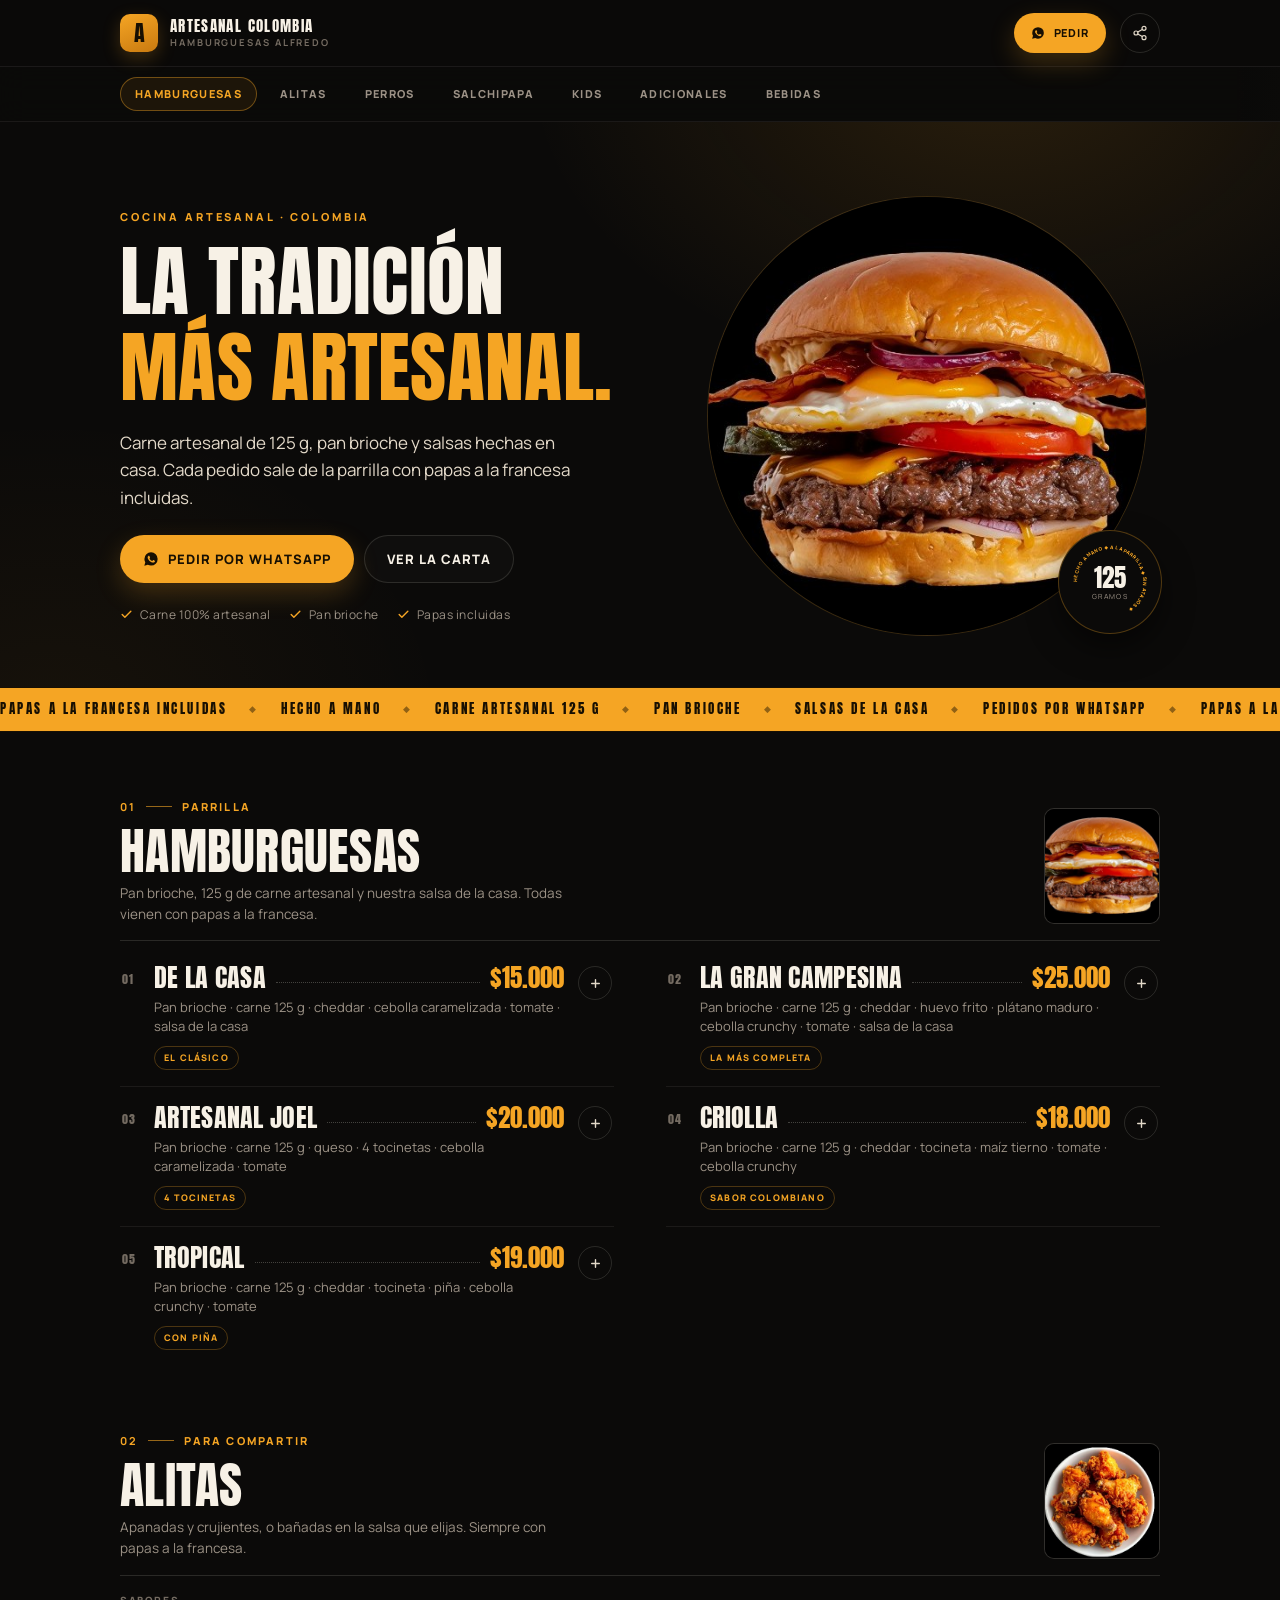
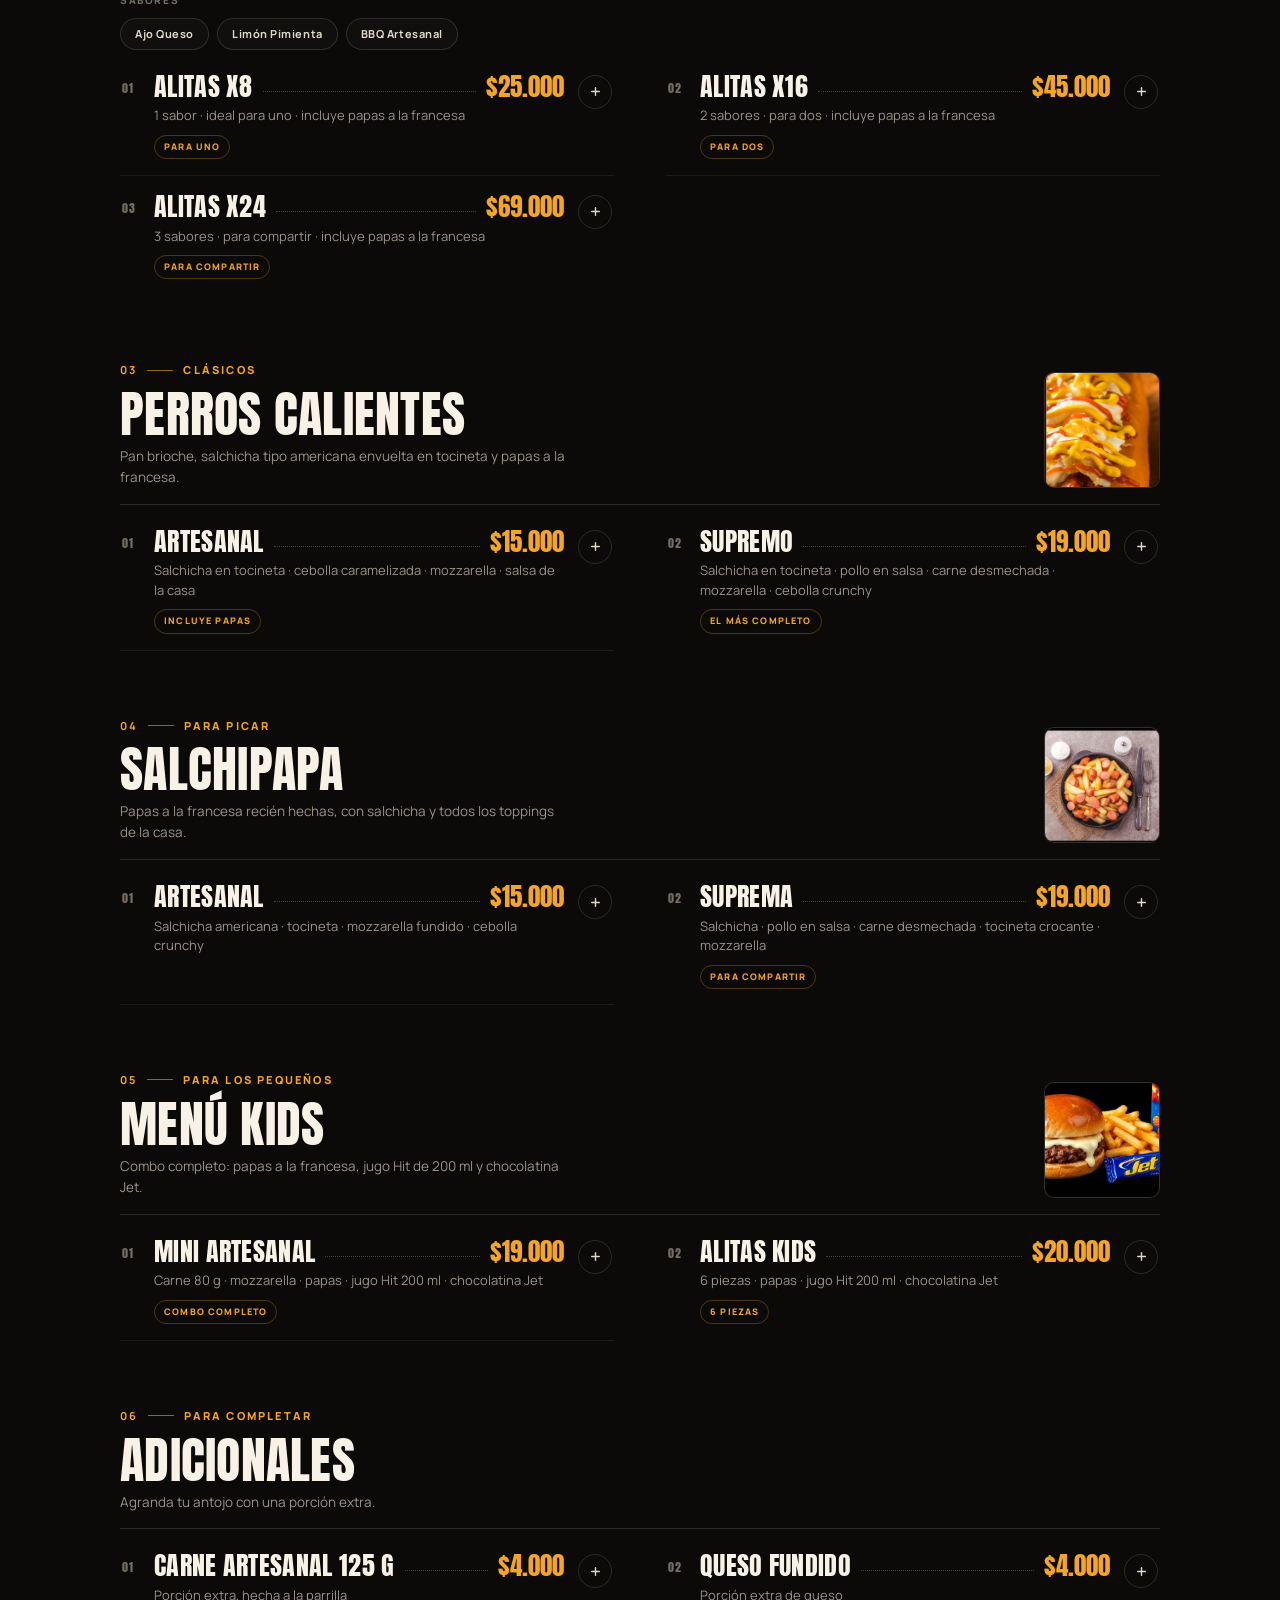
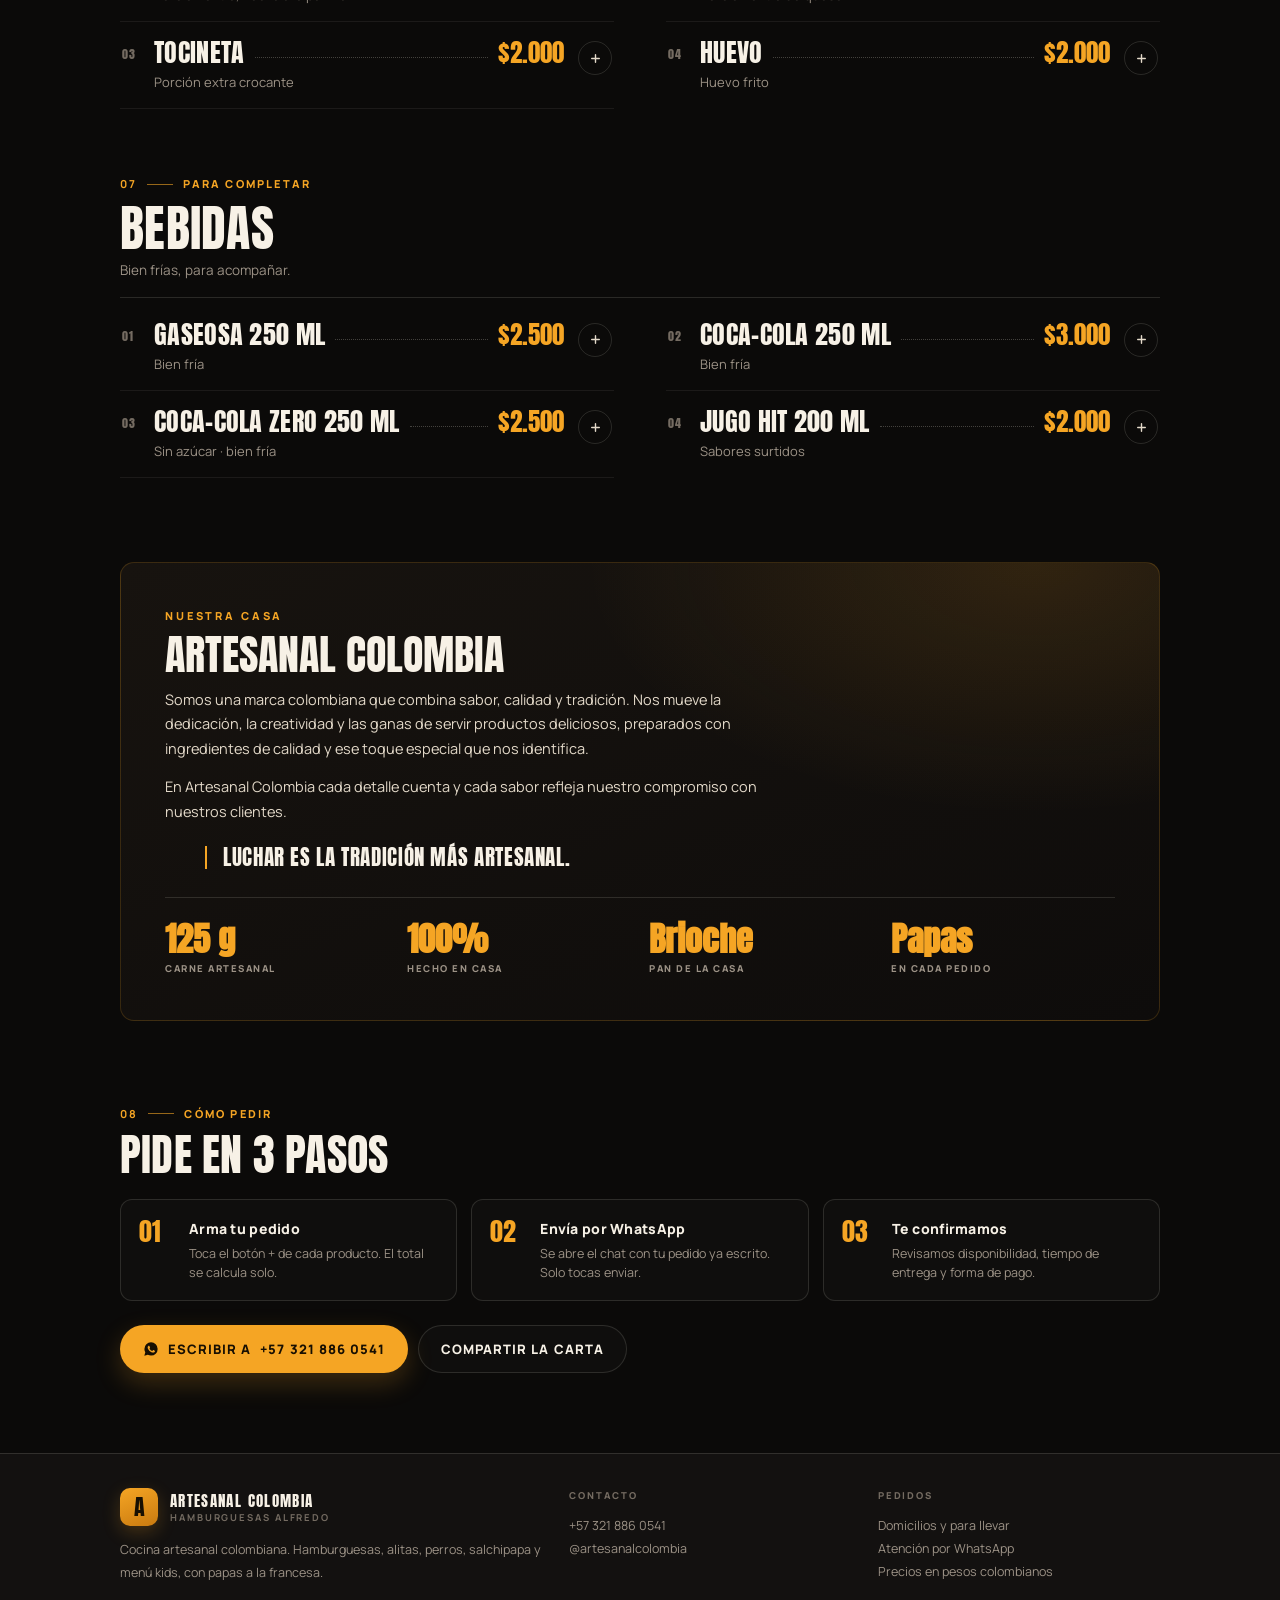
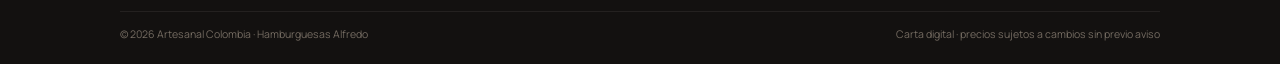
==== index.html @ dde5856f "Carta digital Artesanal Colombia" ====
<!DOCTYPE html>
<html lang="es">
<head>
<meta charset="utf-8">
<meta name="viewport" content="width=device-width, initial-scale=1, viewport-fit=cover">
<title>Carta · Artesanal Colombia — Hamburguesas Alfredo</title>
<meta name="description" content="Carta de Artesanal Colombia: hamburguesas con carne artesanal de 125 g, alitas, perros calientes, salchipapa y menú kids. Todas con papas a la francesa incluidas. Pide por WhatsApp.">
<meta name="theme-color" content="#0B0A09">
<meta name="format-detection" content="telephone=no">

<meta property="og:type" content="website">
<meta property="og:site_name" content="Artesanal Colombia">
<meta property="og:title" content="La tradición más artesanal · Carta">
<meta property="og:description" content="Carne artesanal de 125 g, pan brioche y papas a la francesa incluidas. Pide por WhatsApp.">
<meta property="og:image" content="https://pruebadedireccion.github.io/carta-artesanal/assets/img/og.jpg">
<meta property="og:image:width" content="1200">
<meta property="og:image:height" content="630">
<meta name="twitter:card" content="summary_large_image">

<link rel="icon" href="data:image/svg+xml,<svg xmlns='http://www.w3.org/2000/svg' viewBox='0 0 64 64'><rect width='64' height='64' rx='14' fill='%23F5A524'/><text x='32' y='47' font-family='Arial Narrow,Impact,sans-serif' font-size='42' font-weight='700' text-anchor='middle' fill='%23170F02'>A</text></svg>">
<link rel="apple-touch-icon" href="assets/img/icon-180.png">
<link rel="manifest" href="manifest.webmanifest">
<link rel="preload" href="assets/fonts/anton-latin.woff2" as="font" type="font/woff2" crossorigin>
<link rel="preload" href="assets/fonts/manrope-latin.woff2" as="font" type="font/woff2" crossorigin>
<link rel="stylesheet" href="assets/fonts/fonts.css">

<style>
/* ============================================================
   ARTESANAL COLOMBIA · carta digital
   Un solo sistema: tinta, ámbar, crema. Anton + Manrope.
   ============================================================ */

*,*::before,*::after{box-sizing:border-box}
html{-webkit-text-size-adjust:100%}
@media (prefers-reduced-motion:no-preference){html{scroll-behavior:smooth}}

:root{
  --ink:#0B0A09;
  --ink-2:#131110;
  --ink-3:#1B1815;
  --cream:#F7F1E6;
  --cream-2:#E3D9C9;
  --muted:#9C9286;
  --muted-2:#756C62;
  --amber:#F5A524;
  --amber-deep:#C97A10;
  --line:rgba(247,241,230,.13);
  --line-soft:rgba(247,241,230,.07);
  --shadow:0 24px 60px rgba(0,0,0,.55);
  --display:'Anton','Arial Narrow',Impact,sans-serif;
  --text:'Manrope','Segoe UI',system-ui,sans-serif;
  --wrap:1120px;
  --pad:clamp(20px,5vw,40px);
  --r:14px;
}

html,body{margin:0;padding:0}
body{
  background:var(--ink);
  color:var(--cream);
  font-family:var(--text);
  font-size:16px;
  line-height:1.6;
  -webkit-font-smoothing:antialiased;
  text-rendering:optimizeLegibility;
  overflow-x:hidden;
}
body.is-locked{overflow:hidden}
img{display:block;max-width:100%}
a{color:inherit;text-decoration:none}
button{font:inherit;color:inherit;background:none;border:0;cursor:pointer}
ul,ol{margin:0;padding:0;list-style:none}
h1,h2,h3,h4,p{margin:0}
::selection{background:var(--amber);color:#170F02}
:focus-visible{outline:2px solid var(--amber);outline-offset:3px;border-radius:4px}

.wrap{width:100%;max-width:var(--wrap);margin:0 auto;padding:0 var(--pad)}
.sr{position:absolute;width:1px;height:1px;overflow:hidden;clip:rect(0 0 0 0);white-space:nowrap}

.kicker{
  font-family:var(--text);
  font-size:11px;font-weight:800;
  letter-spacing:.26em;text-transform:uppercase;
  color:var(--amber);
}
.display{
  font-family:var(--display);
  font-weight:400;
  text-transform:uppercase;
  line-height:.88;
  letter-spacing:.005em;
}
.hair{height:1px;background:var(--line);border:0;margin:0}

/* ---------- botones ---------- */
.btn{
  display:inline-flex;align-items:center;justify-content:center;gap:9px;
  min-height:48px;padding:0 22px;border-radius:999px;
  font-size:13px;font-weight:800;letter-spacing:.08em;text-transform:uppercase;
  border:1px solid transparent;white-space:nowrap;
  transition:transform .18s ease,background .2s ease,border-color .2s ease,box-shadow .2s ease;
}
.btn:active{transform:translateY(1px)}
.btn--primary{background:var(--amber);color:#170F02;box-shadow:0 10px 26px rgba(245,165,36,.22)}
.btn--primary:hover{background:#FFB63A;box-shadow:0 14px 34px rgba(245,165,36,.3)}
.btn--ghost{border-color:var(--line);color:var(--cream);background:rgba(255,255,255,.02)}
.btn--ghost:hover{border-color:rgba(245,165,36,.5);color:var(--amber)}
.btn--block{width:100%}
.btn svg{flex:none}

/* ---------- topbar ---------- */
.topbar{
  position:sticky;top:0;z-index:60;
  background:rgba(11,10,9,.86);
  backdrop-filter:saturate(160%) blur(14px);
  -webkit-backdrop-filter:saturate(160%) blur(14px);
  border-bottom:1px solid var(--line-soft);
}
.topbar__in{display:flex;align-items:center;gap:14px;height:66px}
.brand{display:flex;align-items:center;gap:12px;min-width:0}
.brand__mark{
  width:38px;height:38px;border-radius:10px;flex:none;
  display:grid;place-items:center;
  background:linear-gradient(158deg,var(--amber),var(--amber-deep));
  color:#170F02;font-family:var(--display);font-size:22px;line-height:1;
  box-shadow:0 6px 18px rgba(245,165,36,.22);
}
.brand__txt{display:flex;flex-direction:column;min-width:0;line-height:1}
.brand__name{
  font-family:var(--display);font-size:15px;letter-spacing:.09em;
  text-transform:uppercase;white-space:nowrap;
}
.brand__sub{
  font-size:9.5px;letter-spacing:.2em;text-transform:uppercase;
  color:var(--muted-2);font-weight:700;margin-top:5px;white-space:nowrap;
}
.topbar__spacer{flex:1}
.topbar__cta{min-height:40px;padding:0 16px;font-size:11px}
.icon-btn{
  width:40px;height:40px;border-radius:50%;flex:none;
  display:grid;place-items:center;
  border:1px solid var(--line);color:var(--cream-2);
  transition:border-color .2s ease,color .2s ease;
}
.icon-btn:hover{border-color:rgba(245,165,36,.5);color:var(--amber)}

/* ---------- nav ---------- */
.nav{
  position:sticky;top:66px;z-index:55;
  background:rgba(11,10,9,.9);
  backdrop-filter:saturate(160%) blur(14px);
  -webkit-backdrop-filter:saturate(160%) blur(14px);
  border-bottom:1px solid var(--line-soft);
}
.nav__in{
  display:flex;gap:8px;overflow-x:auto;padding-top:10px;padding-bottom:10px;
  scrollbar-width:none;-webkit-overflow-scrolling:touch;
}
.nav__in::-webkit-scrollbar{display:none}
.nav a{
  flex:none;display:inline-flex;align-items:center;height:34px;padding:0 14px;
  border-radius:999px;border:1px solid transparent;
  font-size:11px;font-weight:800;letter-spacing:.12em;text-transform:uppercase;
  color:var(--muted);white-space:nowrap;
  transition:color .2s ease,border-color .2s ease,background .2s ease;
}
.nav a:hover{color:var(--cream)}
.nav a.is-active{color:var(--amber);border-color:rgba(245,165,36,.4);background:rgba(245,165,36,.08)}
.nav::after{
  content:"";position:absolute;right:0;top:0;bottom:0;width:44px;pointer-events:none;
  background:linear-gradient(90deg,transparent,rgba(11,10,9,.96));
}

/* ---------- hero ---------- */
.hero{
  position:relative;overflow:hidden;
  padding:clamp(38px,6vw,74px) 0 clamp(30px,4vw,54px);
}
.hero::before{
  content:"";position:absolute;inset:0;pointer-events:none;
  background:
    radial-gradient(760px 520px at 78% -10%,rgba(245,165,36,.13),transparent 62%),
    radial-gradient(600px 460px at 4% 106%,rgba(245,165,36,.05),transparent 66%);
}
.hero__grid{
  position:relative;display:grid;grid-template-columns:1fr;gap:34px;align-items:center;
}
.hero h1{
  font-family:var(--display);font-weight:400;text-transform:uppercase;
  font-size:clamp(46px,11.5vw,78px);line-height:1.1;letter-spacing:.004em;
  margin:14px 0 0;
}
.hero h1 em{font-style:normal;color:var(--amber);display:block}
.hero__lead{
  margin-top:18px;max-width:46ch;
  color:var(--cream-2);font-size:clamp(15px,1.5vw,17px);line-height:1.62;
}
.hero__actions{display:flex;flex-wrap:wrap;gap:10px;margin-top:24px}
.hero__trust{
  display:flex;flex-wrap:wrap;gap:8px 18px;margin-top:22px;
  font-size:12px;letter-spacing:.04em;color:var(--muted);
}
.hero__trust li{display:flex;align-items:center;gap:7px}
.hero__trust svg{color:var(--amber);flex:none}

.hero__art{position:relative;display:flex;justify-content:center}
.hero__img{
  position:relative;width:min(100%,460px);aspect-ratio:1/1;
  border-radius:50%;overflow:hidden;
  border:1px solid rgba(245,165,36,.18);
  background:radial-gradient(circle at 50% 40%,#2A2119,#141110 58%,#0B0A09 82%);
}
.hero__img img{width:100%;height:100%;object-fit:cover}
.seal{
  position:absolute;right:-2px;bottom:2px;width:104px;height:104px;
  display:grid;place-items:center;border-radius:50%;
  background:var(--ink);border:1px solid rgba(245,165,36,.3);
  box-shadow:0 14px 30px rgba(0,0,0,.5);
}
.seal__ring{position:absolute;inset:6px;width:calc(100% - 12px);height:calc(100% - 12px);animation:spin 26s linear infinite}
.seal__ring text{fill:var(--amber);font-family:var(--text);font-size:6.4px;font-weight:800;letter-spacing:.1em}
.seal__core{
  position:relative;text-align:center;font-family:var(--display);
  font-size:25px;line-height:1;color:var(--cream);
}
.seal__core small{display:block;font-family:var(--text);font-size:7px;letter-spacing:.18em;color:var(--muted);margin-top:3px}
@keyframes spin{to{transform:rotate(360deg)}}
@media (prefers-reduced-motion:reduce){.seal__ring{animation:none}}

/* ---------- ticker ---------- */
.ticker{
  background:var(--amber);color:#170F02;overflow:hidden;
  border-top:1px solid #170F02;border-bottom:1px solid #170F02;
}
.ticker__track{
  display:flex;width:max-content;
  animation:slide 34s linear infinite;
}
.ticker__track span{
  font-family:var(--display);font-size:13px;letter-spacing:.2em;
  text-transform:uppercase;padding:11px 0;white-space:nowrap;
}
.ticker__track span::after{content:"◆";margin:0 22px;opacity:.45;font-size:9px;vertical-align:2px}
@keyframes slide{to{transform:translateX(-50%)}}
@media (prefers-reduced-motion:reduce){.ticker__track{animation:none}}

/* ---------- secciones ---------- */
.sec{padding:clamp(40px,6vw,66px) 0 0}
.sec__head{
  display:flex;align-items:flex-end;gap:20px;justify-content:space-between;
  padding-bottom:16px;border-bottom:1px solid var(--line);
}
.sec__head-copy{max-width:62ch}
.sec__index{
  display:flex;align-items:center;gap:10px;margin-bottom:12px;
  font-size:11px;font-weight:800;letter-spacing:.2em;text-transform:uppercase;color:var(--amber);
}
.sec__index i{display:block;width:26px;height:1px;background:var(--amber);opacity:.6;font-style:normal}
.sec__head h2{
  font-family:var(--display);font-weight:400;text-transform:uppercase;
  font-size:clamp(32px,6.4vw,50px);line-height:.9;letter-spacing:.005em;
}
.sec__head p{margin-top:10px;color:var(--muted);font-size:13.5px;line-height:1.55;max-width:56ch}
.sec__thumb{
  flex:none;width:clamp(76px,13vw,116px);aspect-ratio:1/1;
  border-radius:10px;overflow:hidden;border:1px solid var(--line);
  background:var(--ink-2);
}
.sec__thumb img{width:100%;height:100%;object-fit:cover}
.sec__note{
  display:flex;align-items:center;gap:9px;margin-top:14px;
  font-size:11.5px;font-weight:700;letter-spacing:.1em;text-transform:uppercase;color:var(--amber);
}
.sec__note svg{flex:none}

/* ---------- filas de la carta ---------- */
.menu{display:grid;grid-template-columns:1fr;margin-top:6px}
.row{border-bottom:1px solid var(--line-soft)}
.row:last-child{border-bottom:0}
.row__btn{
  display:grid;grid-template-columns:auto 1fr auto;gap:14px;align-items:start;
  width:100%;text-align:left;padding:17px 2px 16px;border-radius:6px;
  transition:background .18s ease;
}
.row__btn:hover{background:rgba(245,165,36,.04)}
.row__n{
  font-family:var(--display);font-size:12px;color:var(--muted-2);
  letter-spacing:.1em;padding-top:6px;min-width:18px;
}
.row__line{display:flex;align-items:baseline;gap:0}
.row__name{
  font-family:var(--display);font-size:clamp(21px,2.9vw,26px);line-height:1.02;
  text-transform:uppercase;letter-spacing:.012em;color:var(--cream);
}
.row__dots{
  flex:1;min-width:16px;margin:0 10px;
  border-bottom:1px dotted rgba(247,241,230,.24);transform:translateY(-5px);
}
.row__price{
  font-family:var(--display);font-size:clamp(20px,2.7vw,25px);line-height:1.02;
  color:var(--amber);white-space:nowrap;font-variant-numeric:tabular-nums;
}
.row__desc{
  display:block;margin-top:7px;color:var(--muted);
  font-size:13px;line-height:1.5;max-width:58ch;
}
.row__tag{
  display:inline-block;margin-top:9px;padding:4px 9px;border-radius:999px;
  border:1px solid rgba(245,165,36,.28);color:var(--amber);
  font-size:9px;font-weight:800;letter-spacing:.13em;text-transform:uppercase;
}
.row__add{
  width:34px;height:34px;border-radius:50%;flex:none;
  display:grid;place-items:center;margin-top:2px;
  border:1px solid var(--line);color:var(--cream-2);
  transition:background .18s ease,border-color .18s ease,color .18s ease,transform .18s ease;
}
.row__btn:hover .row__add{background:var(--amber);border-color:var(--amber);color:#170F02;transform:scale(1.06)}
.row__btn:active .row__add{transform:scale(.94)}

/* ---------- sabores ---------- */
.flavors{display:flex;flex-wrap:wrap;gap:8px;align-items:center;margin-top:16px}
.flavors__label{
  flex-basis:100%;margin-bottom:2px;
  font-size:10px;font-weight:800;letter-spacing:.16em;text-transform:uppercase;
  color:var(--muted-2);
}
.chip{
  display:inline-flex;align-items:center;height:32px;padding:0 14px;border-radius:999px;
  border:1px solid var(--line);background:rgba(255,255,255,.025);
  font-size:11px;font-weight:700;letter-spacing:.05em;color:var(--cream-2);
  transition:background .18s ease,border-color .18s ease,color .18s ease;
}
.chip:hover{border-color:rgba(245,165,36,.45)}
.chip[aria-pressed="true"]{background:var(--amber);border-color:var(--amber);color:#170F02}

/* ---------- casa / manifiesto ---------- */
.house{padding:clamp(48px,7vw,84px) 0 0}
.house__card{
  position:relative;overflow:hidden;border-radius:var(--r);
  border:1px solid rgba(245,165,36,.18);
  background:
    radial-gradient(680px 380px at 88% 0%,rgba(245,165,36,.13),transparent 66%),
    linear-gradient(160deg,#17130F,#0E0C0B);
  padding:clamp(26px,4vw,44px);
}
.house__card h2{
  font-family:var(--display);font-weight:400;text-transform:uppercase;
  font-size:clamp(28px,4.6vw,42px);line-height:.94;margin-top:10px;
}
.house__card p{color:var(--cream-2);font-size:14.5px;line-height:1.68;margin-top:14px;max-width:66ch}
.house__quote{
  margin-top:22px;padding-left:16px;border-left:2px solid var(--amber);
  font-family:var(--display);text-transform:uppercase;font-size:clamp(16px,2.4vw,21px);
  letter-spacing:.03em;line-height:1.1;color:var(--cream);
}
.stats{
  display:grid;grid-template-columns:repeat(2,1fr);gap:18px;
  margin-top:28px;padding-top:24px;border-top:1px solid var(--line);
}
.stat b{display:block;font-family:var(--display);font-size:clamp(26px,4vw,34px);color:var(--amber);line-height:1}
.stat span{display:block;margin-top:5px;font-size:9.5px;font-weight:800;letter-spacing:.16em;text-transform:uppercase;color:var(--muted)}

/* ---------- cómo pedir ---------- */
.how{padding:clamp(48px,7vw,84px) 0 0}
.how__grid{display:grid;grid-template-columns:1fr;gap:14px;margin-top:26px}
.step{
  display:flex;gap:16px;padding:18px;
  border-radius:12px;border:1px solid var(--line);background:rgba(255,255,255,.018);
}
.step__n{
  font-family:var(--display);font-size:26px;line-height:1;color:var(--amber);
  flex:none;width:34px;
}
.step h3{font-size:14px;font-weight:800;letter-spacing:.02em;margin-bottom:4px}
.step p{font-size:12.5px;color:var(--muted);line-height:1.5}
.how__cta{display:flex;flex-wrap:wrap;gap:10px;margin-top:24px}

/* ---------- footer ---------- */
footer{margin-top:clamp(48px,7vw,80px);border-top:1px solid var(--line);background:var(--ink-2)}
.foot{
  display:grid;grid-template-columns:1fr;gap:26px;
  padding:34px 0 26px;
}
.foot h4{
  font-size:9.5px;font-weight:800;letter-spacing:.2em;text-transform:uppercase;
  color:var(--muted-2);margin-bottom:10px;
}
.foot p,.foot a,.foot li{font-size:12.5px;color:var(--muted);line-height:1.85}
.foot a:hover{color:var(--amber)}
.foot__brand{display:flex;align-items:center;gap:12px;margin-bottom:12px}
.foot__legal{
  border-top:1px solid var(--line-soft);padding:14px 0 22px;
  display:flex;flex-wrap:wrap;gap:8px 18px;justify-content:space-between;
  font-size:10.5px;color:var(--muted-2);
}

/* ---------- barra de pedido ---------- */
.cartbar{
  position:fixed;left:50%;bottom:16px;z-index:70;
  width:min(560px,calc(100% - 24px));transform:translate(-50%,140%);
  display:flex;align-items:center;gap:12px;padding:8px 8px 8px 20px;
  border-radius:999px;border:1px solid rgba(245,165,36,.35);
  background:rgba(20,17,14,.96);
  backdrop-filter:blur(16px);
  box-shadow:0 18px 44px rgba(0,0,0,.6);
  transition:transform .34s cubic-bezier(.2,.8,.2,1);
  opacity:0;pointer-events:none;
}
.cartbar.is-open{transform:translate(-50%,0);opacity:1;pointer-events:auto}
.cartbar__info{flex:1;min-width:0;line-height:1.2}
.cartbar__info b{display:block;font-size:11px;letter-spacing:.1em;text-transform:uppercase;color:var(--muted)}
.cartbar__info span{display:block;font-family:var(--display);font-size:20px;color:var(--cream);margin-top:2px}
.cartbar .btn{min-height:44px}

/* ---------- sheet ---------- */
.overlay{
  position:fixed;inset:0;z-index:80;background:rgba(4,3,2,.72);
  opacity:0;pointer-events:none;transition:opacity .28s ease;
  backdrop-filter:blur(3px);
}
.overlay.is-open{opacity:1;pointer-events:auto}
.sheet{
  position:fixed;left:50%;bottom:0;z-index:90;
  width:min(560px,100%);max-height:88svh;overflow-y:auto;
  transform:translate(-50%,102%);
  background:linear-gradient(180deg,#17130F,#0D0B0A);
  border:1px solid var(--line);border-bottom:0;
  border-radius:18px 18px 0 0;
  transition:transform .36s cubic-bezier(.2,.8,.2,1);
  padding:10px 20px calc(22px + env(safe-area-inset-bottom));
  -webkit-overflow-scrolling:touch;
}
.sheet.is-open{transform:translate(-50%,0)}
.sheet__grab{width:38px;height:4px;border-radius:99px;background:rgba(247,241,230,.22);margin:4px auto 14px}
.sheet__head{display:flex;align-items:center;justify-content:space-between;gap:12px;margin-bottom:6px}
.sheet__head h3{font-family:var(--display);font-size:22px;text-transform:uppercase;letter-spacing:.02em}
.sheet__close{width:34px;height:34px;border-radius:50%;border:1px solid var(--line);display:grid;place-items:center;color:var(--muted)}
.sheet__close:hover{color:var(--amber);border-color:rgba(245,165,36,.5)}
.line{display:flex;align-items:center;gap:12px;padding:12px 0;border-bottom:1px solid var(--line-soft)}
.line__main{flex:1;min-width:0}
.line__name{font-size:13px;font-weight:700;line-height:1.35}
.line__price{font-size:11.5px;color:var(--amber);margin-top:2px;font-variant-numeric:tabular-nums}
.qty{display:flex;align-items:center;gap:2px;border:1px solid var(--line);border-radius:999px;padding:2px}
.qty button{width:28px;height:28px;border-radius:50%;display:grid;place-items:center;font-size:15px;color:var(--cream-2)}
.qty button:hover{background:rgba(245,165,36,.14);color:var(--amber)}
.qty b{min-width:20px;text-align:center;font-size:12px;font-variant-numeric:tabular-nums}
.sheet__empty{text-align:center;color:var(--muted);font-size:12.5px;padding:20px 0}
.sheet__form{display:grid;gap:10px;margin-top:18px}
.field{display:grid;gap:5px}
.field label{font-size:9.5px;font-weight:800;letter-spacing:.16em;text-transform:uppercase;color:var(--muted-2)}
.field input,.field textarea,.field select{
  width:100%;min-height:44px;padding:11px 13px;border-radius:9px;
  background:rgba(255,255,255,.035);border:1px solid var(--line);
  color:var(--cream);font-family:var(--text);font-size:13.5px;
}
.field textarea{min-height:64px;resize:vertical}
.field input:focus,.field textarea:focus,.field select:focus{outline:none;border-color:rgba(245,165,36,.55);background:rgba(245,165,36,.05)}
.field select option{background:var(--ink-2);color:var(--cream)}
.sheet__foot{margin-top:16px}
.totals{display:flex;align-items:center;justify-content:space-between;gap:12px;margin-bottom:12px;padding-top:14px;border-top:1px solid var(--line)}
.totals span{font-size:10px;font-weight:800;letter-spacing:.18em;text-transform:uppercase;color:var(--muted)}
.totals b{font-family:var(--display);font-size:26px;color:var(--amber)}
.fineprint{font-size:10.5px;color:var(--muted-2);line-height:1.5;margin-top:10px;text-align:center}

/* ---------- toast ---------- */
.toast{
  position:fixed;left:50%;bottom:86px;z-index:100;
  transform:translate(-50%,14px);opacity:0;pointer-events:none;
  padding:11px 18px;border-radius:999px;
  background:var(--cream);color:#170F02;
  font-size:12px;font-weight:800;letter-spacing:.03em;
  box-shadow:0 14px 34px rgba(0,0,0,.5);
  transition:opacity .22s ease,transform .22s ease;
  max-width:calc(100% - 32px);text-align:center;
}
.toast.is-open{opacity:1;transform:translate(-50%,0)}

/* ---------- reveal ---------- */
.reveal{opacity:0;transform:translateY(14px);transition:opacity .6s ease,transform .6s ease}
.reveal.in{opacity:1;transform:none}
@media (prefers-reduced-motion:reduce){.reveal{opacity:1;transform:none;transition:none}}

/* ============================ responsive ============================ */
@media (min-width:620px){
  .stats{grid-template-columns:repeat(4,1fr)}
  .how__grid{grid-template-columns:repeat(3,1fr)}
}
@media (min-width:880px){
  .hero__grid{grid-template-columns:1.06fr .94fr;gap:48px}
  .hero__img{width:100%;max-width:440px}
  .menu{grid-template-columns:1fr 1fr;column-gap:52px}
  .row:nth-last-child(2){border-bottom:1px solid var(--line-soft)}
  .foot{grid-template-columns:1.5fr 1fr 1fr}
  .sheet{bottom:auto;top:50%;transform:translate(-50%,-46%) scale(.98);border-radius:18px;border-bottom:1px solid var(--line);opacity:0;pointer-events:none}
  .sheet.is-open{transform:translate(-50%,-50%) scale(1);opacity:1;pointer-events:auto}
}
@media (max-width:400px){
  .brand__sub{display:none}
  .hero__trust{font-size:11px;gap:6px 14px}
}
@media (max-width:520px){
  .brand__name{font-size:13px}
  .topbar__cta{width:40px;min-height:40px;padding:0;border-radius:50%}
  .topbar__cta-text{display:none}
  .topbar__in{gap:10px}
}

/* ============================== print ============================== */
@page{size:A4;margin:0}
@media print{
  html,body{background:#0B0A09 !important;color:#F7F1E6;width:auto}
  *{-webkit-print-color-adjust:exact;print-color-adjust:exact}
  .topbar,.nav,.cartbar,.sheet,.overlay,.toast,.btn--ghost,.icon-btn,.seal{display:none !important}
  .wrap{max-width:none;padding:0 13mm}

  main{padding:0}
  .hero{padding:12mm 0 4mm}
  .hero__grid{grid-template-columns:1.2fr .8fr;gap:9mm;align-items:center}
  .hero h1{font-size:14mm;line-height:.84}
  .hero__lead{font-size:2.7mm;line-height:1.45;margin-top:3mm;max-width:none}
  .hero__actions{display:none}
  .hero__trust{font-size:2.2mm;gap:1mm 5mm;margin-top:3.5mm}
  .hero__img{width:40mm;border:0;border-radius:2.5mm}

  /* cinta estática (sin animación, sin desbordar) */
  .ticker{border:0;margin-top:0}
  .ticker__track{animation:none !important;width:100%;display:flex;justify-content:space-between}
  .ticker__track span{font-size:2mm;letter-spacing:.14em;padding:1.6mm 0}
  .ticker__track span::after{display:none}
  .ticker__track span:nth-child(n+7){display:none}

  .sec{padding:6mm 0 0;break-inside:auto}
  .sec__head{padding-bottom:2mm;gap:4mm;break-after:avoid;align-items:flex-end}
  .sec__head h2{font-size:7.4mm}
  .sec__head p{font-size:2.4mm;line-height:1.4;margin-top:1.5mm}
  .sec__index{font-size:2mm;margin-bottom:1.4mm}
  .sec__thumb{width:12mm;border-radius:1.5mm}
  .sec__note{display:none}

  .menu{columns:2;column-gap:9mm;display:block;margin-top:1mm}
  .row{break-inside:avoid;border-bottom:0}
  .row__btn{padding:1.4mm 0;gap:2mm}
  .row__n{font-size:1.9mm;padding-top:.4mm;min-width:4mm}
  .row__name{font-size:3.4mm}
  .row__price{font-size:3.3mm}
  .row__desc{font-size:2.25mm;line-height:1.35;margin-top:.7mm;max-width:none}
  .row__tag{margin-top:.8mm;padding:.3mm 1.1mm;font-size:1.5mm;border-color:rgba(245,165,36,.35)}
  .row__add{display:none}
  .flavors{display:none}

  #kids{break-before:page;padding-top:11mm}

  .house{padding:6mm 0 0;break-inside:avoid}
  .house__card{padding:6mm;border-radius:2.5mm}
  .house__card h2{font-size:6.6mm}
  .house__card p{font-size:2.35mm;line-height:1.45;margin-top:1.6mm}
  .house__quote{font-size:3.2mm;margin-top:2.6mm}
  .stats{margin-top:3.5mm;padding-top:2.6mm;gap:3mm}
  .stat b{font-size:4.6mm}
  .stat span{font-size:1.6mm}

  .how{padding:6mm 0 0}
  .how h2{font-size:6.6mm !important}
  .how__grid{gap:3mm;margin-top:3mm}
  .step{padding:3mm;break-inside:avoid}
  .step h3{font-size:2.4mm;margin-bottom:.6mm}
  .step p{font-size:2mm;line-height:1.4}
  .step__n{font-size:3.6mm;width:5mm}
  .how__cta{display:none}

  footer{margin-top:6mm;background:transparent;border-top:1px solid rgba(247,241,230,.13)}
  .foot{grid-template-columns:1.6fr 1fr 1fr;gap:6mm;padding:4mm 0 2mm}
  .foot p,.foot a,.foot li{font-size:2mm;line-height:1.6}
  .foot h4{font-size:1.6mm;margin-bottom:1.2mm}
  .foot__legal{font-size:1.6mm;padding:1.6mm 0 4mm}

  .reveal{opacity:1 !important;transform:none !important}
}
</style>
</head>
<body>

<header class="topbar">
  <div class="wrap topbar__in">
    <a class="brand" href="#top" aria-label="Artesanal Colombia, inicio">
      <span class="brand__mark" aria-hidden="true">A</span>
      <span class="brand__txt">
        <span class="brand__name">Artesanal Colombia</span>
        <span class="brand__sub">Hamburguesas Alfredo</span>
      </span>
    </a>
    <span class="topbar__spacer"></span>
    <a class="btn btn--primary topbar__cta" data-wa href="#pedido">
      <svg width="14" height="14" viewBox="0 0 24 24" fill="currentColor" aria-hidden="true"><path d="M12.04 2A9.9 9.9 0 0 0 2.1 11.9c0 1.76.46 3.48 1.34 5L2 22l5.25-1.38a9.9 9.9 0 0 0 4.79 1.22h.01A9.9 9.9 0 0 0 22 11.9 9.9 9.9 0 0 0 12.04 2Zm5.8 14.03c-.24.68-1.4 1.3-1.94 1.35-.5.05-.96.24-3.23-.68-2.72-1.1-4.44-3.9-4.57-4.08-.13-.18-1.09-1.45-1.09-2.77 0-1.31.69-1.96.94-2.23.24-.27.53-.34.7-.34.18 0 .35 0 .5.01.16.01.39-.06.6.46.22.53.75 1.84.82 1.97.07.13.11.29.02.47-.09.18-.13.29-.27.45-.13.16-.28.36-.4.48-.13.13-.27.28-.11.54.16.27.7 1.16 1.5 1.88 1.03.92 1.9 1.2 2.17 1.34.27.13.43.11.59-.07.16-.18.68-.79.86-1.06.18-.27.36-.22.61-.13.24.09 1.55.73 1.82.86.27.13.45.2.51.31.07.11.07.64-.17 1.32Z"/></svg>
      <span class="topbar__cta-text">Pedir</span>
    </a>
    <button class="icon-btn" id="shareBtn" type="button" aria-label="Compartir esta carta">
      <svg width="16" height="16" viewBox="0 0 24 24" fill="none" stroke="currentColor" stroke-width="1.8" stroke-linecap="round" stroke-linejoin="round" aria-hidden="true"><circle cx="18" cy="5" r="3"/><circle cx="6" cy="12" r="3"/><circle cx="18" cy="19" r="3"/><path d="m8.6 10.6 6.8-4M8.6 13.4l6.8 4"/></svg>
    </button>
  </div>
</header>

<nav class="nav" aria-label="Secciones de la carta">
  <div class="wrap nav__in">
    <a href="#hamburguesas" class="is-active">Hamburguesas</a>
    <a href="#alitas">Alitas</a>
    <a href="#perros">Perros</a>
    <a href="#salchipapa">Salchipapa</a>
    <a href="#kids">Kids</a>
    <a href="#adicionales">Adicionales</a>
    <a href="#bebidas">Bebidas</a>
  </div>
</nav>

<main id="top">

  <!-- ============================ HERO ============================ -->
  <section class="hero">
    <div class="wrap hero__grid">
      <div>
        <div class="kicker">Cocina artesanal · Colombia</div>
        <h1>La tradición <em>más artesanal.</em></h1>
        <p class="hero__lead">
          Carne artesanal de 125 g, pan brioche y salsas hechas en casa.
          Cada pedido sale de la parrilla con papas a la francesa incluidas.
        </p>
        <div class="hero__actions">
          <a class="btn btn--primary" data-wa href="#pedido">
            <svg width="16" height="16" viewBox="0 0 24 24" fill="currentColor" aria-hidden="true"><path d="M12.04 2A9.9 9.9 0 0 0 2.1 11.9c0 1.76.46 3.48 1.34 5L2 22l5.25-1.38a9.9 9.9 0 0 0 4.79 1.22h.01A9.9 9.9 0 0 0 22 11.9 9.9 9.9 0 0 0 12.04 2Zm5.8 14.03c-.24.68-1.4 1.3-1.94 1.35-.5.05-.96.24-3.23-.68-2.72-1.1-4.44-3.9-4.57-4.08-.13-.18-1.09-1.45-1.09-2.77 0-1.31.69-1.96.94-2.23.24-.27.53-.34.7-.34.18 0 .35 0 .5.01.16.01.39-.06.6.46.22.53.75 1.84.82 1.97.07.13.11.29.02.47-.09.18-.13.29-.27.45-.13.16-.28.36-.4.48-.13.13-.27.28-.11.54.16.27.7 1.16 1.5 1.88 1.03.92 1.9 1.2 2.17 1.34.27.13.43.11.59-.07.16-.18.68-.79.86-1.06.18-.27.36-.22.61-.13.24.09 1.55.73 1.82.86.27.13.45.2.51.31.07.11.07.64-.17 1.32Z"/></svg>
            Pedir por WhatsApp
          </a>
          <a class="btn btn--ghost" href="#hamburguesas">Ver la carta</a>
        </div>
        <ul class="hero__trust">
          <li><svg width="13" height="13" viewBox="0 0 24 24" fill="none" stroke="currentColor" stroke-width="2.6" stroke-linecap="round" stroke-linejoin="round" aria-hidden="true"><path d="M20 6 9 17l-5-5"/></svg>Carne 100% artesanal</li>
          <li><svg width="13" height="13" viewBox="0 0 24 24" fill="none" stroke="currentColor" stroke-width="2.6" stroke-linecap="round" stroke-linejoin="round" aria-hidden="true"><path d="M20 6 9 17l-5-5"/></svg>Pan brioche</li>
          <li><svg width="13" height="13" viewBox="0 0 24 24" fill="none" stroke="currentColor" stroke-width="2.6" stroke-linecap="round" stroke-linejoin="round" aria-hidden="true"><path d="M20 6 9 17l-5-5"/></svg>Papas incluidas</li>
        </ul>
      </div>

      <div class="hero__art">
        <div class="hero__img">
          <img src="assets/img/burger-casa.jpg" alt="Hamburguesa De la Casa: pan brioche, carne artesanal de 125 g, cheddar fundido y tocineta" width="720" height="500" fetchpriority="high">
        </div>
        <div class="seal" aria-hidden="true">
          <svg class="seal__ring" viewBox="0 0 120 120">
            <defs><path id="circlePath" d="M60,60 m-44,0 a44,44 0 1,1 88,0 a44,44 0 1,1 -88,0"/></defs>
            <text><textPath href="#circlePath" startOffset="0">HECHO A MANO ◆ A LA PARRILLA ◆ SIN ATAJOS ◆</textPath></text>
          </svg>
          <div class="seal__core">125<small>GRAMOS</small></div>
        </div>
      </div>
    </div>
  </section>

  <div class="ticker" aria-hidden="true">
    <div class="ticker__track">
      <span>Papas a la francesa incluidas</span><span>Hecho a mano</span><span>Carne artesanal 125 g</span><span>Pan brioche</span><span>Salsas de la casa</span><span>Pedidos por WhatsApp</span>
      <span>Papas a la francesa incluidas</span><span>Hecho a mano</span><span>Carne artesanal 125 g</span><span>Pan brioche</span><span>Salsas de la casa</span><span>Pedidos por WhatsApp</span>
    </div>
  </div>

  <!-- ======================= SECCIONES ======================= -->
  <section class="sec" id="hamburguesas">
    <div class="wrap">
      <div class="sec__head reveal">
        <div class="sec__head-copy">
          <div class="sec__index"><b>01</b><i></i>Parrilla</div>
          <h2>Hamburguesas</h2>
          <p>Pan brioche, 125 g de carne artesanal y nuestra salsa de la casa. Todas vienen con papas a la francesa.</p>
        </div>
        <div class="sec__thumb"><img src="assets/img/burger-casa-zoom.jpg" alt="" loading="lazy" width="720" height="500"></div>
      </div>
      <ul class="menu" id="menu-hamburguesas"></ul>
    </div>
  </section>

  <section class="sec" id="alitas">
    <div class="wrap">
      <div class="sec__head reveal">
        <div class="sec__head-copy">
          <div class="sec__index"><b>02</b><i></i>Para compartir</div>
          <h2>Alitas</h2>
          <p>Apanadas y crujientes, o bañadas en la salsa que elijas. Siempre con papas a la francesa.</p>
        </div>
        <div class="sec__thumb"><img src="assets/img/alitas-crispy.jpg" alt="" loading="lazy" width="330" height="300"></div>
      </div>
      <div class="flavors" id="flavors" role="group" aria-label="Sabores para las alitas">
        <span class="flavors__label">Sabores</span>
        <button class="chip" type="button" data-flavor="Ajo Queso" aria-pressed="false">Ajo Queso</button>
        <button class="chip" type="button" data-flavor="Limón Pimienta" aria-pressed="false">Limón Pimienta</button>
        <button class="chip" type="button" data-flavor="BBQ Artesanal" aria-pressed="false">BBQ Artesanal</button>
      </div>
      <ul class="menu" id="menu-alitas"></ul>
    </div>
  </section>

  <section class="sec" id="perros">
    <div class="wrap">
      <div class="sec__head reveal">
        <div class="sec__head-copy">
          <div class="sec__index"><b>03</b><i></i>Clásicos</div>
          <h2>Perros calientes</h2>
          <p>Pan brioche, salchicha tipo americana envuelta en tocineta y papas a la francesa.</p>
        </div>
        <div class="sec__thumb"><img src="assets/img/perros.jpg" alt="" loading="lazy" width="265" height="510"></div>
      </div>
      <ul class="menu" id="menu-perros"></ul>
    </div>
  </section>

  <section class="sec" id="salchipapa">
    <div class="wrap">
      <div class="sec__head reveal">
        <div class="sec__head-copy">
          <div class="sec__index"><b>04</b><i></i>Para picar</div>
          <h2>Salchipapa</h2>
          <p>Papas a la francesa recién hechas, con salchicha y todos los toppings de la casa.</p>
        </div>
        <div class="sec__thumb"><img src="assets/img/salchipapa.jpg" alt="" loading="lazy" width="775" height="535"></div>
      </div>
      <ul class="menu" id="menu-salchipapa"></ul>
    </div>
  </section>

  <section class="sec" id="kids">
    <div class="wrap">
      <div class="sec__head reveal">
        <div class="sec__head-copy">
          <div class="sec__index"><b>05</b><i></i>Para los pequeños</div>
          <h2>Menú kids</h2>
          <p>Combo completo: papas a la francesa, jugo Hit de 200 ml y chocolatina Jet.</p>
        </div>
        <div class="sec__thumb"><img src="assets/img/kids-burger.jpg" alt="" loading="lazy" width="535" height="290"></div>
      </div>
      <ul class="menu" id="menu-kids"></ul>
    </div>
  </section>

  <section class="sec" id="adicionales">
    <div class="wrap">
      <div class="sec__head reveal">
        <div class="sec__head-copy">
          <div class="sec__index"><b>06</b><i></i>Para completar</div>
          <h2>Adicionales</h2>
          <p>Agranda tu antojo con una porción extra.</p>
        </div>
      </div>
      <ul class="menu" id="menu-adicionales"></ul>
    </div>
  </section>

  <section class="sec" id="bebidas">
    <div class="wrap">
      <div class="sec__head reveal">
        <div class="sec__head-copy">
          <div class="sec__index"><b>07</b><i></i>Para completar</div>
          <h2>Bebidas</h2>
          <p>Bien frías, para acompañar.</p>
        </div>
      </div>
      <ul class="menu" id="menu-bebidas"></ul>
    </div>
  </section>

  <!-- ======================= NUESTRA CASA ======================= -->
  <section class="house" id="casa">
    <div class="wrap">
      <div class="house__card reveal">
        <div class="kicker">Nuestra casa</div>
        <h2>Artesanal Colombia</h2>
        <p>
          Somos una marca colombiana que combina sabor, calidad y tradición. Nos mueve la
          dedicación, la creatividad y las ganas de servir productos deliciosos, preparados
          con ingredientes de calidad y ese toque especial que nos identifica.
        </p>
        <p>
          En Artesanal Colombia cada detalle cuenta y cada sabor refleja nuestro compromiso
          con nuestros clientes.
        </p>
        <blockquote class="house__quote">Luchar es la tradición más artesanal.</blockquote>
        <div class="stats">
          <div class="stat"><b>125 g</b><span>Carne artesanal</span></div>
          <div class="stat"><b>100%</b><span>Hecho en casa</span></div>
          <div class="stat"><b>Brioche</b><span>Pan de la casa</span></div>
          <div class="stat"><b>Papas</b><span>En cada pedido</span></div>
        </div>
      </div>
    </div>
  </section>

  <!-- ======================= CÓMO PEDIR ======================= -->
  <section class="how" id="pedido">
    <div class="wrap">
      <div class="sec__index"><b>08</b><i></i>Cómo pedir</div>
      <h2 class="display" style="font-size:clamp(30px,5.4vw,44px)">Pide en 3 pasos</h2>
      <div class="how__grid">
        <div class="step">
          <div class="step__n">01</div>
          <div>
            <h3>Arma tu pedido</h3>
            <p>Toca el botón + de cada producto. El total se calcula solo.</p>
          </div>
        </div>
        <div class="step">
          <div class="step__n">02</div>
          <div>
            <h3>Envía por WhatsApp</h3>
            <p>Se abre el chat con tu pedido ya escrito. Solo tocas enviar.</p>
          </div>
        </div>
        <div class="step">
          <div class="step__n">03</div>
          <div>
            <h3>Te confirmamos</h3>
            <p>Revisamos disponibilidad, tiempo de entrega y forma de pago.</p>
          </div>
        </div>
      </div>
      <div class="how__cta">
        <a class="btn btn--primary" data-wa href="#pedido" data-wa-text-custom="Hola, quiero ver la carta y hacer un pedido.">
          <svg width="16" height="16" viewBox="0 0 24 24" fill="currentColor" aria-hidden="true"><path d="M12.04 2A9.9 9.9 0 0 0 2.1 11.9c0 1.76.46 3.48 1.34 5L2 22l5.25-1.38a9.9 9.9 0 0 0 4.79 1.22h.01A9.9 9.9 0 0 0 22 11.9 9.9 9.9 0 0 0 12.04 2Zm5.8 14.03c-.24.68-1.4 1.3-1.94 1.35-.5.05-.96.24-3.23-.68-2.72-1.1-4.44-3.9-4.57-4.08-.13-.18-1.09-1.45-1.09-2.77 0-1.31.69-1.96.94-2.23.24-.27.53-.34.7-.34.18 0 .35 0 .5.01.16.01.39-.06.6.46.22.53.75 1.84.82 1.97.07.13.11.29.02.47-.09.18-.13.29-.27.45-.13.16-.28.36-.4.48-.13.13-.27.28-.11.54.16.27.7 1.16 1.5 1.88 1.03.92 1.9 1.2 2.17 1.34.27.13.43.11.59-.07.16-.18.68-.79.86-1.06.18-.27.36-.22.61-.13.24.09 1.55.73 1.82.86.27.13.45.2.51.31.07.11.07.64-.17 1.32Z"/></svg>
          Escribir a <span data-wa-text>+57 321 886 0541</span>
        </a>
        <button class="btn btn--ghost" id="shareBtn2" type="button">Compartir la carta</button>
      </div>
    </div>
  </section>
</main>

<footer>
  <div class="wrap">
    <div class="foot">
      <div>
        <div class="foot__brand">
          <span class="brand__mark" aria-hidden="true">A</span>
          <span class="brand__txt">
            <span class="brand__name">Artesanal Colombia</span>
            <span class="brand__sub">Hamburguesas Alfredo</span>
          </span>
        </div>
        <p>Cocina artesanal colombiana. Hamburguesas, alitas, perros, salchipapa y menú kids, con papas a la francesa.</p>
      </div>
      <div>
        <h4>Contacto</h4>
        <ul>
          <li><a data-wa href="#" data-wa-text-custom="Hola, quiero hacer un pedido."><span data-wa-text>+57 321 886 0541</span></a></li>
          <li><a data-ig href="#">@<span data-ig-text>artesanalcolombia</span></a></li>
        </ul>
      </div>
      <div>
        <h4>Pedidos</h4>
        <ul>
          <li>Domicilios y para llevar</li>
          <li>Atención por WhatsApp</li>
          <li>Precios en pesos colombianos</li>
        </ul>
      </div>
    </div>
    <div class="foot__legal">
      <span>© <span id="year">2026</span> Artesanal Colombia · Hamburguesas Alfredo</span>
      <span>Carta digital · precios sujetos a cambios sin previo aviso</span>
    </div>
  </div>
</footer>

<div class="cartbar" id="cartbar" aria-hidden="true">
  <div class="cartbar__info">
    <b id="cartCount">0 productos</b>
    <span id="cartTotal">$0</span>
  </div>
  <button class="btn btn--primary" id="openCart" type="button">Ver pedido</button>
</div>

<div class="overlay" id="overlay"></div>

<section class="sheet" id="sheet" aria-hidden="true" aria-label="Tu pedido">
  <div class="sheet__grab" aria-hidden="true"></div>
  <div class="sheet__head">
    <h3>Tu pedido</h3>
    <button class="sheet__close" id="closeCart" type="button" aria-label="Cerrar">
      <svg width="15" height="15" viewBox="0 0 24 24" fill="none" stroke="currentColor" stroke-width="2.2" stroke-linecap="round"><path d="M18 6 6 18M6 6l12 12"/></svg>
    </button>
  </div>
  <div id="cartLines"></div>
  <p class="sheet__empty" id="cartEmpty">Todavía no has agregado nada.<br>Cierra y toca el + de un producto.</p>

  <form class="sheet__form" id="orderForm" autocomplete="on">
    <div class="field">
      <label for="f-nombre">Nombre</label>
      <input id="f-nombre" name="nombre" type="text" placeholder="¿Cómo te llamas?" autocomplete="name">
    </div>
    <div class="field">
      <label for="f-entrega">Entrega</label>
      <select id="f-entrega" name="entrega">
        <option>Domicilio</option>
        <option>Para llevar</option>
        <option>Consumir en el local</option>
      </select>
    </div>
    <div class="field">
      <label for="f-dir">Dirección <span style="text-transform:none;letter-spacing:0">(si es domicilio)</span></label>
      <input id="f-dir" name="direccion" type="text" placeholder="Barrio, calle, número, referencias" autocomplete="street-address">
    </div>
    <div class="field">
      <label for="f-notas">Notas</label>
      <textarea id="f-notas" name="notas" placeholder="Sabores de las alitas, sin cebolla, término de la carne…"></textarea>
    </div>
  </form>

  <div class="sheet__foot">
    <div class="totals">
      <span>Total estimado</span>
      <b id="sheetTotal">$0</b>
    </div>
    <button class="btn btn--primary btn--block" type="button" id="sendOrder">
      <svg width="16" height="16" viewBox="0 0 24 24" fill="currentColor" aria-hidden="true"><path d="M12.04 2A9.9 9.9 0 0 0 2.1 11.9c0 1.76.46 3.48 1.34 5L2 22l5.25-1.38a9.9 9.9 0 0 0 4.79 1.22h.01A9.9 9.9 0 0 0 22 11.9 9.9 9.9 0 0 0 12.04 2Zm5.8 14.03c-.24.68-1.4 1.3-1.94 1.35-.5.05-.96.24-3.23-.68-2.72-1.1-4.44-3.9-4.57-4.08-.13-.18-1.09-1.45-1.09-2.77 0-1.31.69-1.96.94-2.23.24-.27.53-.34.7-.34.18 0 .35 0 .5.01.16.01.39-.06.6.46.22.53.75 1.84.82 1.97.07.13.11.29.02.47-.09.18-.13.29-.27.45-.13.16-.28.36-.4.48-.13.13-.27.28-.11.54.16.27.7 1.16 1.5 1.88 1.03.92 1.9 1.2 2.17 1.34.27.13.43.11.59-.07.16-.18.68-.79.86-1.06.18-.27.36-.22.61-.13.24.09 1.55.73 1.82.86.27.13.45.2.51.31.07.11.07.64-.17 1.32Z"/></svg>
      Enviar pedido por WhatsApp
    </button>
    <p class="fineprint">Se abre WhatsApp con tu pedido escrito. Nosotros confirmamos disponibilidad y tiempo de entrega.</p>
  </div>
</section>

<div class="toast" id="toast" role="status" aria-live="polite"></div>

<script>
(function () {
  "use strict";

  /* =========================================================
     CONFIG — lo único que hay que tocar si cambia algo
     ========================================================= */
  var CONFIG = {
    brand: "Artesanal Colombia",
    whatsapp: "573218860541",          // solo dígitos: 57 + número
    whatsappDisplay: "+57 321 886 0541",
    instagram: "artesanalcolombia",
    currency: "COP"
  };

  /* =========================================================
     CARTA — espejo de carta.json
     ========================================================= */
  var CARTA = {
    hamburguesas: [
      { id:"casa", n:"De la Casa", p:15000, d:"Pan brioche · carne 125 g · cheddar · cebolla caramelizada · tomate · salsa de la casa", t:"El clásico" },
      { id:"campesina", n:"La Gran Campesina", p:25000, d:"Pan brioche · carne 125 g · cheddar · huevo frito · plátano maduro · cebolla crunchy · tomate · salsa de la casa", t:"La más completa" },
      { id:"joel", n:"Artesanal Joel", p:20000, d:"Pan brioche · carne 125 g · queso · 4 tocinetas · cebolla caramelizada · tomate", t:"4 tocinetas" },
      { id:"criolla", n:"Criolla", p:18000, d:"Pan brioche · carne 125 g · cheddar · tocineta · maíz tierno · tomate · cebolla crunchy", t:"Sabor colombiano" },
      { id:"tropical", n:"Tropical", p:19000, d:"Pan brioche · carne 125 g · cheddar · tocineta · piña · cebolla crunchy · tomate", t:"Con piña" }
    ],
    alitas: [
      { id:"alitas8", n:"Alitas x8", p:25000, d:"1 sabor · ideal para uno · incluye papas a la francesa", t:"Para uno", flavors:true },
      { id:"alitas16", n:"Alitas x16", p:45000, d:"2 sabores · para dos · incluye papas a la francesa", t:"Para dos", flavors:true },
      { id:"alitas24", n:"Alitas x24", p:69000, d:"3 sabores · para compartir · incluye papas a la francesa", t:"Para compartir", flavors:true }
    ],
    perros: [
      { id:"perro-artesanal", n:"Artesanal", p:15000, d:"Salchicha en tocineta · cebolla caramelizada · mozzarella · salsa de la casa", t:"Incluye papas" },
      { id:"perro-supremo", n:"Supremo", p:19000, d:"Salchicha en tocineta · pollo en salsa · carne desmechada · mozzarella · cebolla crunchy", t:"El más completo" }
    ],
    salchipapa: [
      { id:"salchi-artesanal", n:"Artesanal", p:15000, d:"Salchicha americana · tocineta · mozzarella fundido · cebolla crunchy" },
      { id:"salchi-suprema", n:"Suprema", p:19000, d:"Salchicha · pollo en salsa · carne desmechada · tocineta crocante · mozzarella", t:"Para compartir" }
    ],
    kids: [
      { id:"kids-mini", n:"Mini Artesanal", p:19000, d:"Carne 80 g · mozzarella · papas · jugo Hit 200 ml · chocolatina Jet", t:"Combo completo" },
      { id:"kids-alitas", n:"Alitas Kids", p:20000, d:"6 piezas · papas · jugo Hit 200 ml · chocolatina Jet", t:"6 piezas" }
    ],
    adicionales: [
      { id:"add-carne", n:"Carne artesanal 125 g", p:4000, d:"Porción extra, hecha a la parrilla" },
      { id:"add-queso", n:"Queso fundido", p:4000, d:"Porción extra de queso" },
      { id:"add-tocineta", n:"Tocineta", p:2000, d:"Porción extra crocante" },
      { id:"add-huevo", n:"Huevo", p:2000, d:"Huevo frito" }
    ],
    bebidas: [
      { id:"beb-gaseosa", n:"Gaseosa 250 ml", p:2500, d:"Bien fría" },
      { id:"beb-coca", n:"Coca-Cola 250 ml", p:3000, d:"Bien fría" },
      { id:"beb-zero", n:"Coca-Cola Zero 250 ml", p:2500, d:"Sin azúcar · bien fría" },
      { id:"beb-hit", n:"Jugo Hit 200 ml", p:2000, d:"Sabores surtidos" }
    ]
  };

  /* =========================================================
     utilidades
     ========================================================= */
  var $  = function (s, c) { return (c || document).querySelector(s); };
  var $$ = function (s, c) { return Array.prototype.slice.call((c || document).querySelectorAll(s)); };
  var pad2 = function (n) { return n < 10 ? "0" + n : String(n); };

  function money(n) {
    return "$" + Math.round(n).toString().replace(/\B(?=(\d{3})+(?!\d))/g, ".");
  }
  function waHref(text) {
    var num = String(CONFIG.whatsapp).replace(/\D/g, "");
    return "https://wa.me/" + num + (text ? "?text=" + encodeURIComponent(text) : "");
  }

  /* ---------- links ---------- */
  function paintLinks() {
    $$("[data-wa]").forEach(function (a) {
      var text = a.getAttribute("data-wa-text-custom") || "";
      a.setAttribute("href", waHref(text));
      a.setAttribute("target", "_blank");
      a.setAttribute("rel", "noopener");
    });
    $$("[data-wa-text]").forEach(function (el) { el.textContent = CONFIG.whatsappDisplay; });
    $$("[data-ig]").forEach(function (a) { a.setAttribute("href", "https://instagram.com/" + CONFIG.instagram); });
    $$("[data-ig-text]").forEach(function (el) { el.textContent = CONFIG.instagram; });
  }
  paintLinks();

  /* =========================================================
     render de la carta
     ========================================================= */
  var PLUS = '<svg width="13" height="13" viewBox="0 0 24 24" fill="none" stroke="currentColor" stroke-width="2.6" stroke-linecap="round" aria-hidden="true"><path d="M12 5v14M5 12h14"/></svg>';

  function rowHTML(item, i) {
    var desc = document.createElement("div");
    desc.textContent = item.d.replace(/ · /g, "\u00A0· ");
    return '' +
      '<li class="row">' +
        '<button class="row__btn" type="button" data-add="' + item.id + '" data-name="' + item.n.replace(/"/g, "&quot;") + '" data-price="' + item.p + '"' +
          (item.flavors ? ' data-needs-flavor="1"' : '') + '>' +
          '<span class="row__n">' + pad2(i + 1) + '</span>' +
          '<span class="row__body">' +
            '<span class="row__line">' +
              '<span class="row__name">' + item.n + '</span>' +
              '<span class="row__dots" aria-hidden="true"></span>' +
              '<span class="row__price">' + money(item.p) + '</span>' +
            '</span>' +
            '<span class="row__desc">' + desc.innerHTML + '</span>' +
            (item.t ? '<span class="row__tag">' + item.t + '</span>' : '') +
          '</span>' +
          '<span class="row__add" aria-hidden="true">' + PLUS + '</span>' +
        '</button>' +
      '</li>';
  }

  Object.keys(CARTA).forEach(function (sec) {
    var host = $("#menu-" + sec);
    if (!host) return;
    host.innerHTML = CARTA[sec].map(rowHTML).join("");
  });

  /* =========================================================
     sabores de alitas
     ========================================================= */
  var flavors = [];
  $$("#flavors .chip").forEach(function (btn) {
    btn.addEventListener("click", function () {
      var f = btn.getAttribute("data-flavor");
      var i = flavors.indexOf(f);
      if (i >= 0) { flavors.splice(i, 1); }
      else {
        if (flavors.length >= 3) { toast("Máximo 3 sabores"); return; }
        flavors.push(f);
      }
      btn.setAttribute("aria-pressed", i >= 0 ? "false" : "true");
    });
  });

  /* =========================================================
     carrito
     ========================================================= */
  var KEY = "artesanal-colombia-pedido-v2";
  var cart = {};
  try { cart = JSON.parse(localStorage.getItem(KEY) || "{}") || {}; } catch (e) { cart = {}; }

  function save() { try { localStorage.setItem(KEY, JSON.stringify(cart)); } catch (e) {} }
  function count() { return Object.keys(cart).reduce(function (n, k) { return n + cart[k].qty; }, 0); }
  function total() { return Object.keys(cart).reduce(function (n, k) { return n + cart[k].qty * cart[k].price; }, 0); }
  function isEmpty() { return Object.keys(cart).length === 0; }

  function addItem(id, name, price) {
    if (cart[id]) { cart[id].qty += 1; }
    else { cart[id] = { name: name, price: price, qty: 1 }; }
    save(); render(); pulseBar();
  }

  /* ---------- toast ---------- */
  var toastEl = $("#toast"), toastT;
  function toast(msg) {
    if (!toastEl) return;
    toastEl.textContent = msg;
    toastEl.classList.add("is-open");
    clearTimeout(toastT);
    toastT = setTimeout(function () { toastEl.classList.remove("is-open"); }, 2200);
  }

  /* ---------- botones agregar ---------- */
  document.addEventListener("click", function (e) {
    var btn = e.target.closest ? e.target.closest("[data-add]") : null;
    if (!btn) return;
    var name = btn.getAttribute("data-name");
    var price = parseInt(btn.getAttribute("data-price"), 10);
    var id = btn.getAttribute("data-add");
    var label = name;

    if (btn.hasAttribute("data-needs-flavor") && flavors.length) {
      label = name + " · " + flavors.join(" + ");
      id = id + "|" + flavors.join("+");
    }
    addItem(id, label, price);

    var msg = label + " agregado";
    if (btn.hasAttribute("data-needs-flavor") && !flavors.length) {
      msg = "Agregado · elige sabores en las notas";
    }
    toast(msg);
  });

  /* =========================================================
     render del carrito
     ========================================================= */
  var bar = $("#cartbar"), countEl = $("#cartCount"), totalEl = $("#cartTotal");
  var linesEl = $("#cartLines"), emptyEl = $("#cartEmpty"), sheetTotal = $("#sheetTotal");

  function render() {
    var c = count(), t = total();

    bar.classList.toggle("is-open", c > 0);
    bar.setAttribute("aria-hidden", c > 0 ? "false" : "true");
    countEl.textContent = c === 1 ? "1 producto" : c + " productos";
    totalEl.textContent = money(t);
    sheetTotal.textContent = money(t);

    linesEl.innerHTML = "";
    Object.keys(cart).forEach(function (id) {
      var it = cart[id];
      var row = document.createElement("div");
      row.className = "line";
      row.innerHTML =
        '<div class="line__main"><div class="line__name"></div><div class="line__price"></div></div>' +
        '<div class="qty"><button type="button" data-dec aria-label="Quitar uno">−</button><b></b><button type="button" data-inc aria-label="Agregar uno">+</button></div>';
      row.querySelector(".line__name").textContent = it.name;
      row.querySelector(".line__price").textContent = money(it.price * it.qty);
      row.querySelector("b").textContent = it.qty;
      row.querySelector("[data-dec]").addEventListener("click", function () {
        it.qty -= 1;
        if (it.qty <= 0) delete cart[id];
        save(); render();
      });
      row.querySelector("[data-inc]").addEventListener("click", function () {
        it.qty += 1; save(); render();
      });
      linesEl.appendChild(row);
    });

    emptyEl.style.display = isEmpty() ? "block" : "none";
  }

  function pulseBar() {
    if (!bar.classList.contains("is-open") || !bar.animate) return;
    bar.animate(
      [
        { transform: "translate(-50%,0) scale(1)" },
        { transform: "translate(-50%,-6px) scale(1.015)" },
        { transform: "translate(-50%,0) scale(1)" }
      ],
      { duration: 320, easing: "ease-out" }
    );
  }

  /* =========================================================
     hoja de pedido
     ========================================================= */
  var sheet = $("#sheet"), overlay = $("#overlay"), lastFocus = null;

  function openSheet() {
    lastFocus = document.activeElement;
    toastEl.classList.remove("is-open");
    sheet.classList.add("is-open");
    sheet.setAttribute("aria-hidden", "false");
    overlay.classList.add("is-open");
    document.body.classList.add("is-locked");
    setTimeout(function () { var f = $("#f-nombre"); if (f) f.focus({ preventScroll: true }); }, 320);
  }
  function closeSheet() {
    sheet.classList.remove("is-open");
    sheet.setAttribute("aria-hidden", "true");
    overlay.classList.remove("is-open");
    document.body.classList.remove("is-locked");
    if (lastFocus && lastFocus.focus) lastFocus.focus({ preventScroll: true });
  }

  $("#openCart").addEventListener("click", openSheet);
  $("#closeCart").addEventListener("click", closeSheet);
  overlay.addEventListener("click", closeSheet);
  document.addEventListener("keydown", function (e) {
    if (e.key === "Escape" && sheet.classList.contains("is-open")) closeSheet();
  });

  /* ---------- mensaje ---------- */
  function buildMessage() {
    var lines = ["¡Hola " + CONFIG.brand + "! 👋 Quiero hacer este pedido:", ""];
    Object.keys(cart).forEach(function (id) {
      var it = cart[id];
      lines.push("• " + it.qty + "× " + it.name + " — " + money(it.price * it.qty));
    });
    lines.push("");
    lines.push("Total: " + money(total()));

    var nombre = $("#f-nombre").value.trim();
    var entrega = $("#f-entrega").value;
    var dir = $("#f-dir").value.trim();
    var notas = $("#f-notas").value.trim();

    if (nombre) lines.push("Nombre: " + nombre);
    lines.push("Entrega: " + entrega);
    if (dir) lines.push("Dirección: " + dir);
    if (notas) lines.push("Notas: " + notas);
    lines.push("");
    lines.push("Enviado desde la carta web.");
    return lines.join("\n");
  }

  $("#sendOrder").addEventListener("click", function () {
    if (isEmpty()) { toast("Agrega al menos un producto"); return; }
    window.open(waHref(buildMessage()), "_blank", "noopener");
  });

  /* =========================================================
     compartir
     ========================================================= */
  function share() {
    var data = {
      title: "Carta · " + CONFIG.brand,
      text: "Mira la carta de " + CONFIG.brand + " 🍔",
      url: location.href
    };
    if (navigator.share) {
      navigator.share(data).catch(function () {});
      return;
    }
    if (navigator.clipboard) {
      navigator.clipboard.writeText(location.href)
        .then(function () { toast("Enlace copiado"); })
        .catch(function () { toast("Copia el enlace de la barra"); });
      return;
    }
    toast("Copia el enlace de la barra");
  }
  $("#shareBtn").addEventListener("click", share);
  $("#shareBtn2").addEventListener("click", share);

  /* =========================================================
     scroll spy + reveal
     ========================================================= */
  var navLinks = $$(".nav a");
  var sections = navLinks.map(function (a) { return $(a.getAttribute("href")); }).filter(Boolean);

  function setActive() {
    var y = window.scrollY + 150;
    var current = sections[0];
    sections.forEach(function (s) { if (s.getBoundingClientRect().top + window.scrollY <= y) current = s; });
    if (window.scrollY < 120) current = sections[0];
    navLinks.forEach(function (a) {
      a.classList.toggle("is-active", !!current && a.getAttribute("href") === "#" + current.id);
    });
  }

  var ticking = false;
  window.addEventListener("scroll", function () {
    if (ticking) return;
    ticking = true;
    requestAnimationFrame(function () { setActive(); ticking = false; });
  }, { passive: true });
  window.addEventListener("resize", setActive);
  setActive();

  if ("IntersectionObserver" in window) {
    var rev = new IntersectionObserver(function (entries) {
      entries.forEach(function (en) {
        if (en.isIntersecting) { en.target.classList.add("in"); rev.unobserve(en.target); }
      });
    }, { rootMargin: "0px 0px -8% 0px", threshold: 0.05 });
    $$(".reveal").forEach(function (el) { rev.observe(el); });
  } else {
    $$(".reveal").forEach(function (el) { el.classList.add("in"); });
  }

  $("#year").textContent = new Date().getFullYear();
  render();

  window.__carta = { CONFIG: CONFIG, CARTA: CARTA, buildMessage: buildMessage, cart: function () { return cart; } };
})();
</script>
</body>
</html>
---- assets/fonts/fonts.css ----
/* Anton — display (latin) */
@font-face {
  font-family: 'Anton';
  font-style: normal;
  font-weight: 400;
  font-display: swap;
  src: url(anton-latin.woff2) format('woff2');
  unicode-range: U+0000-00FF, U+0131, U+0152-0153, U+02BB-02BC, U+02C6, U+02DA,
    U+02DC, U+0304, U+0308, U+0329, U+2000-206F, U+20AC, U+2122, U+2191, U+2193,
    U+2212, U+2215, U+FEFF, U+FFFD;
}

/* Manrope — texto (variable, latin) */
@font-face {
  font-family: 'Manrope';
  font-style: normal;
  font-weight: 200 800;
  font-display: swap;
  src: url(manrope-latin.woff2) format('woff2');
  unicode-range: U+0000-00FF, U+0131, U+0152-0153, U+02BB-02BC, U+02C6, U+02DA,
    U+02DC, U+0304, U+0308, U+0329, U+2000-206F, U+20AC, U+2122, U+2191, U+2193,
    U+2212, U+2215, U+FEFF, U+FFFD;
}
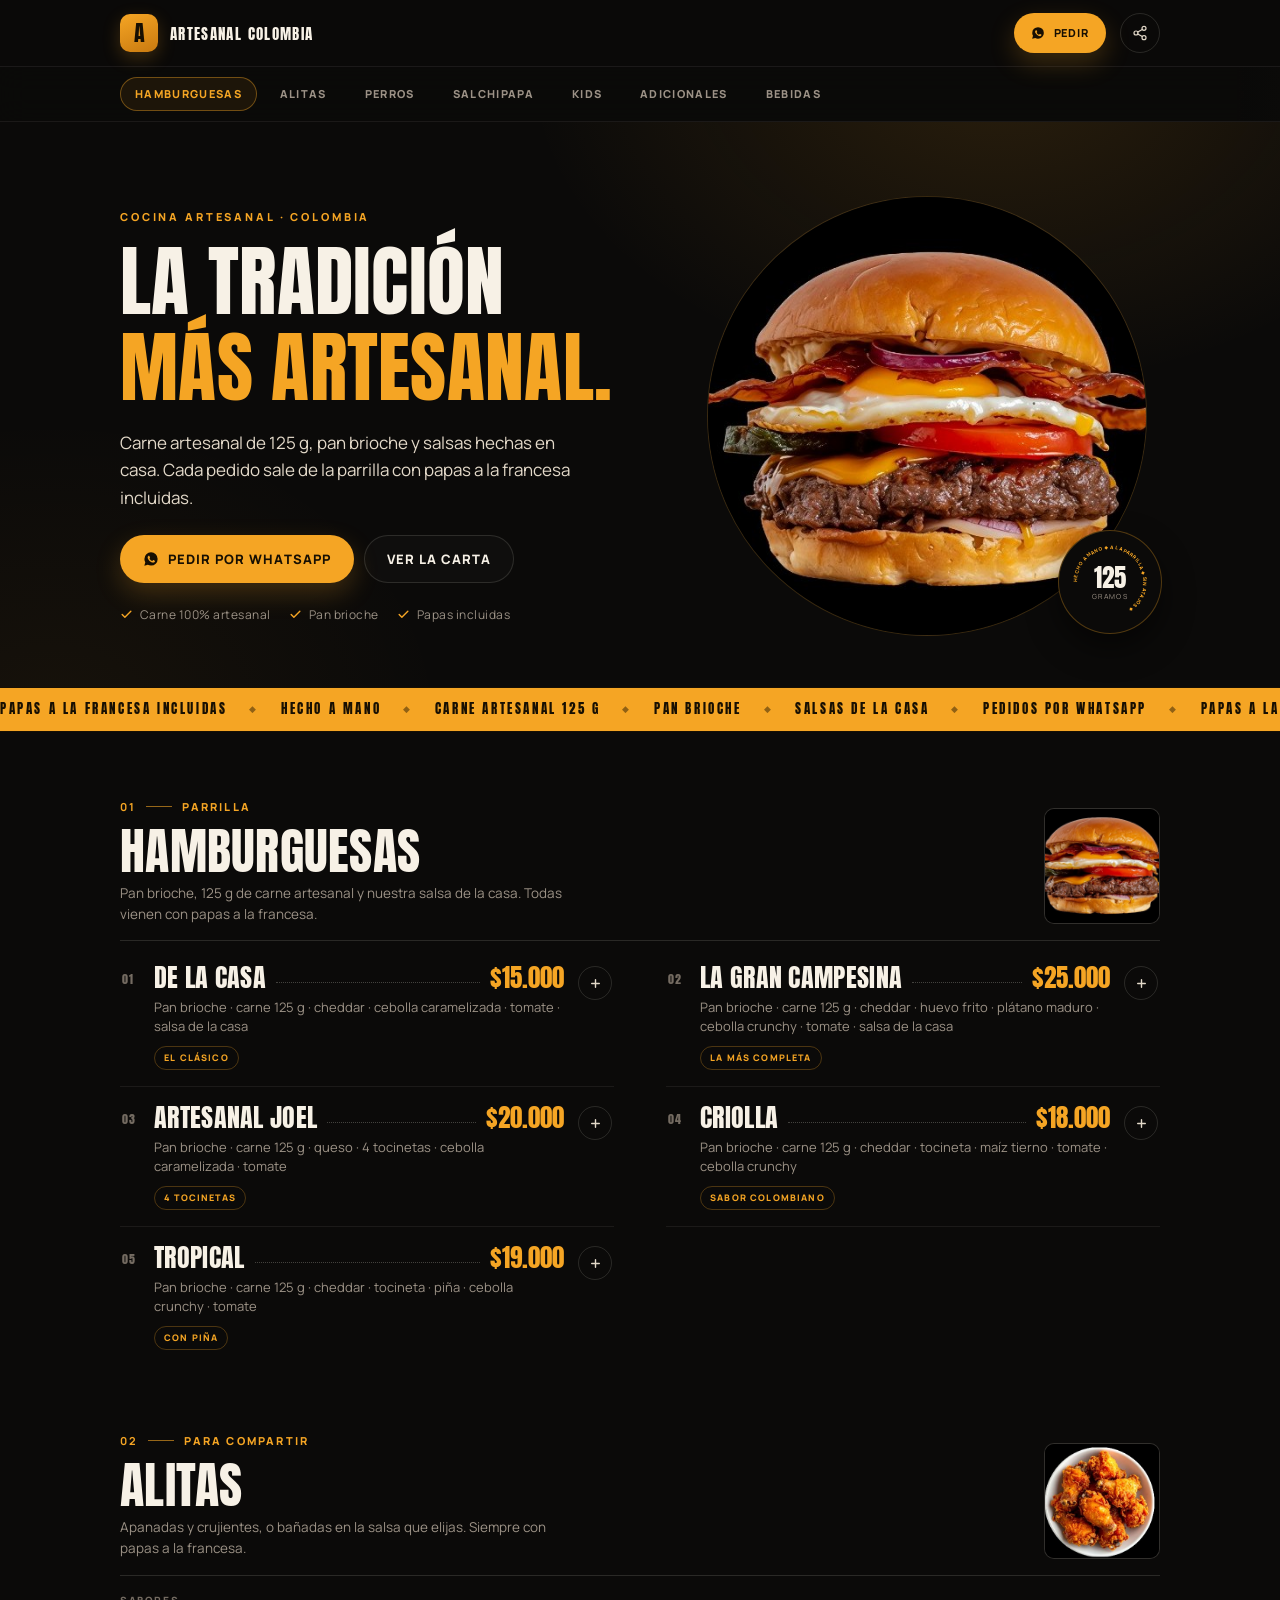
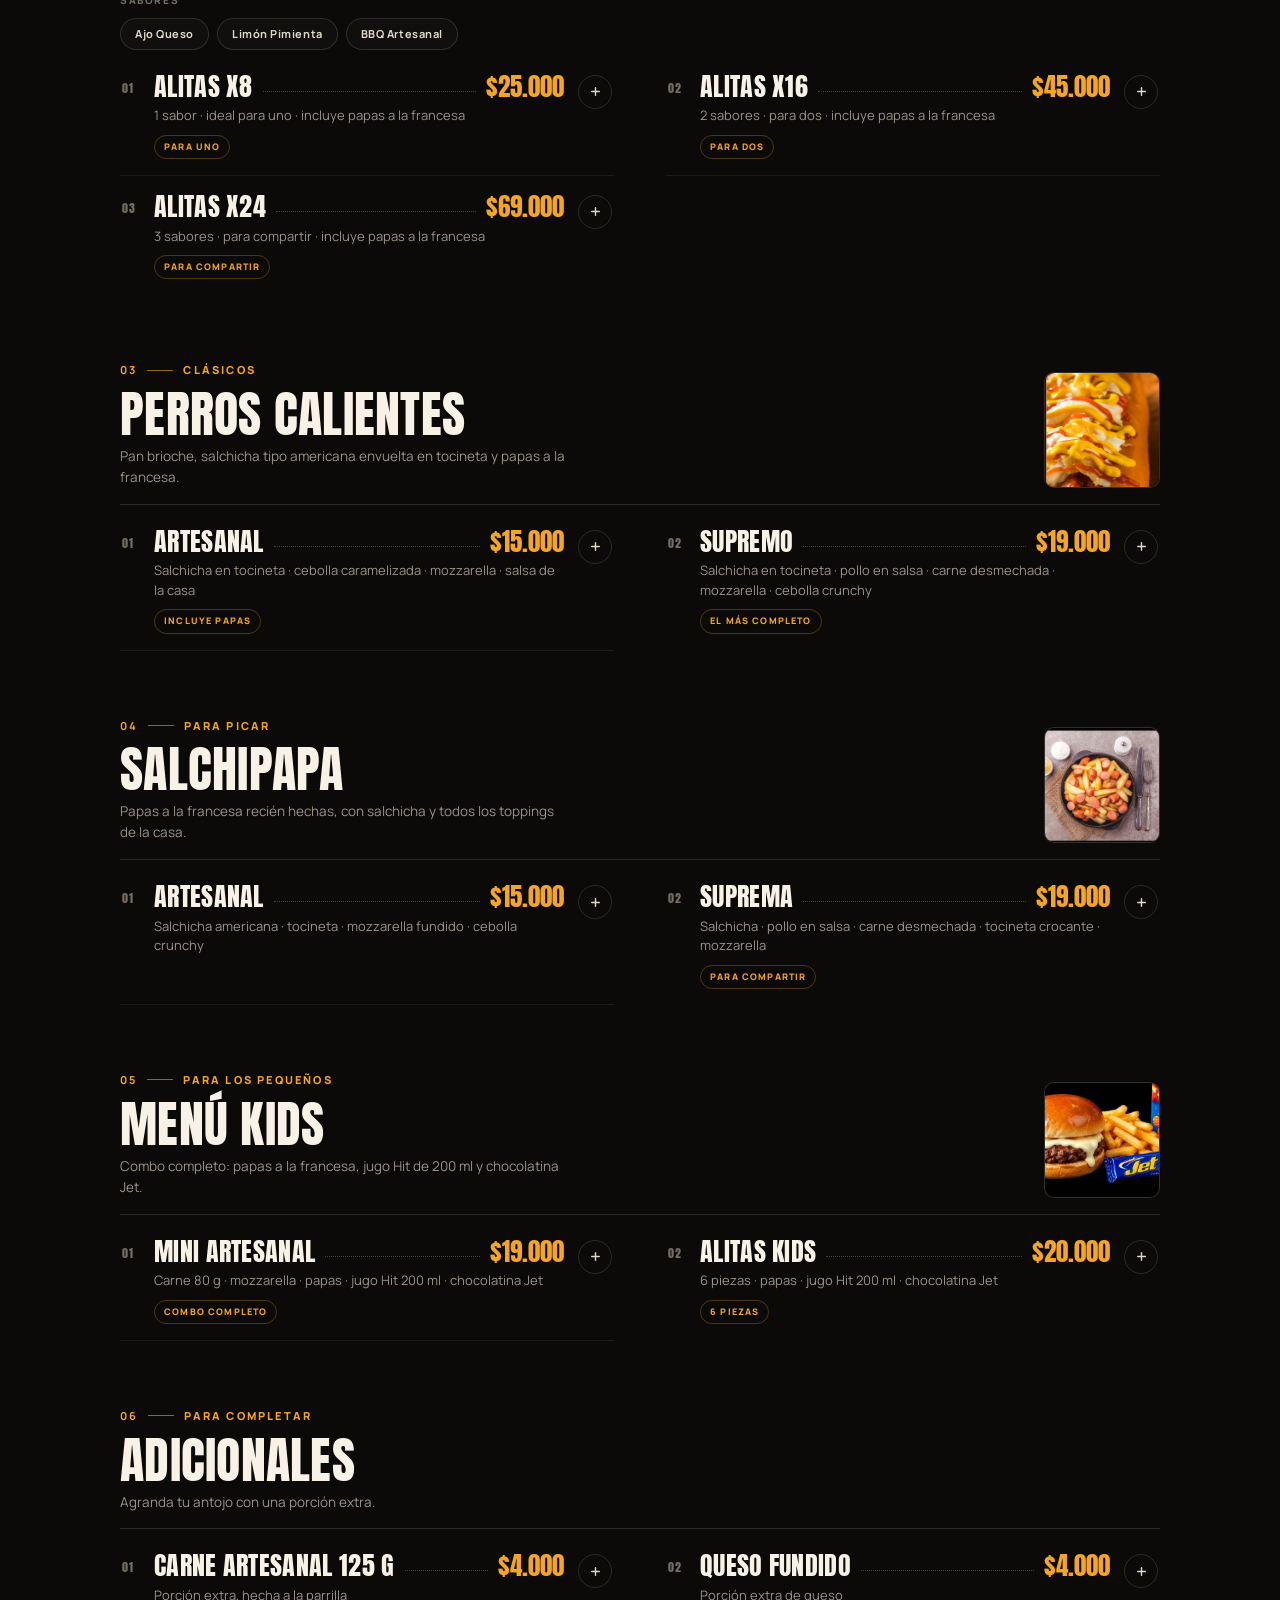
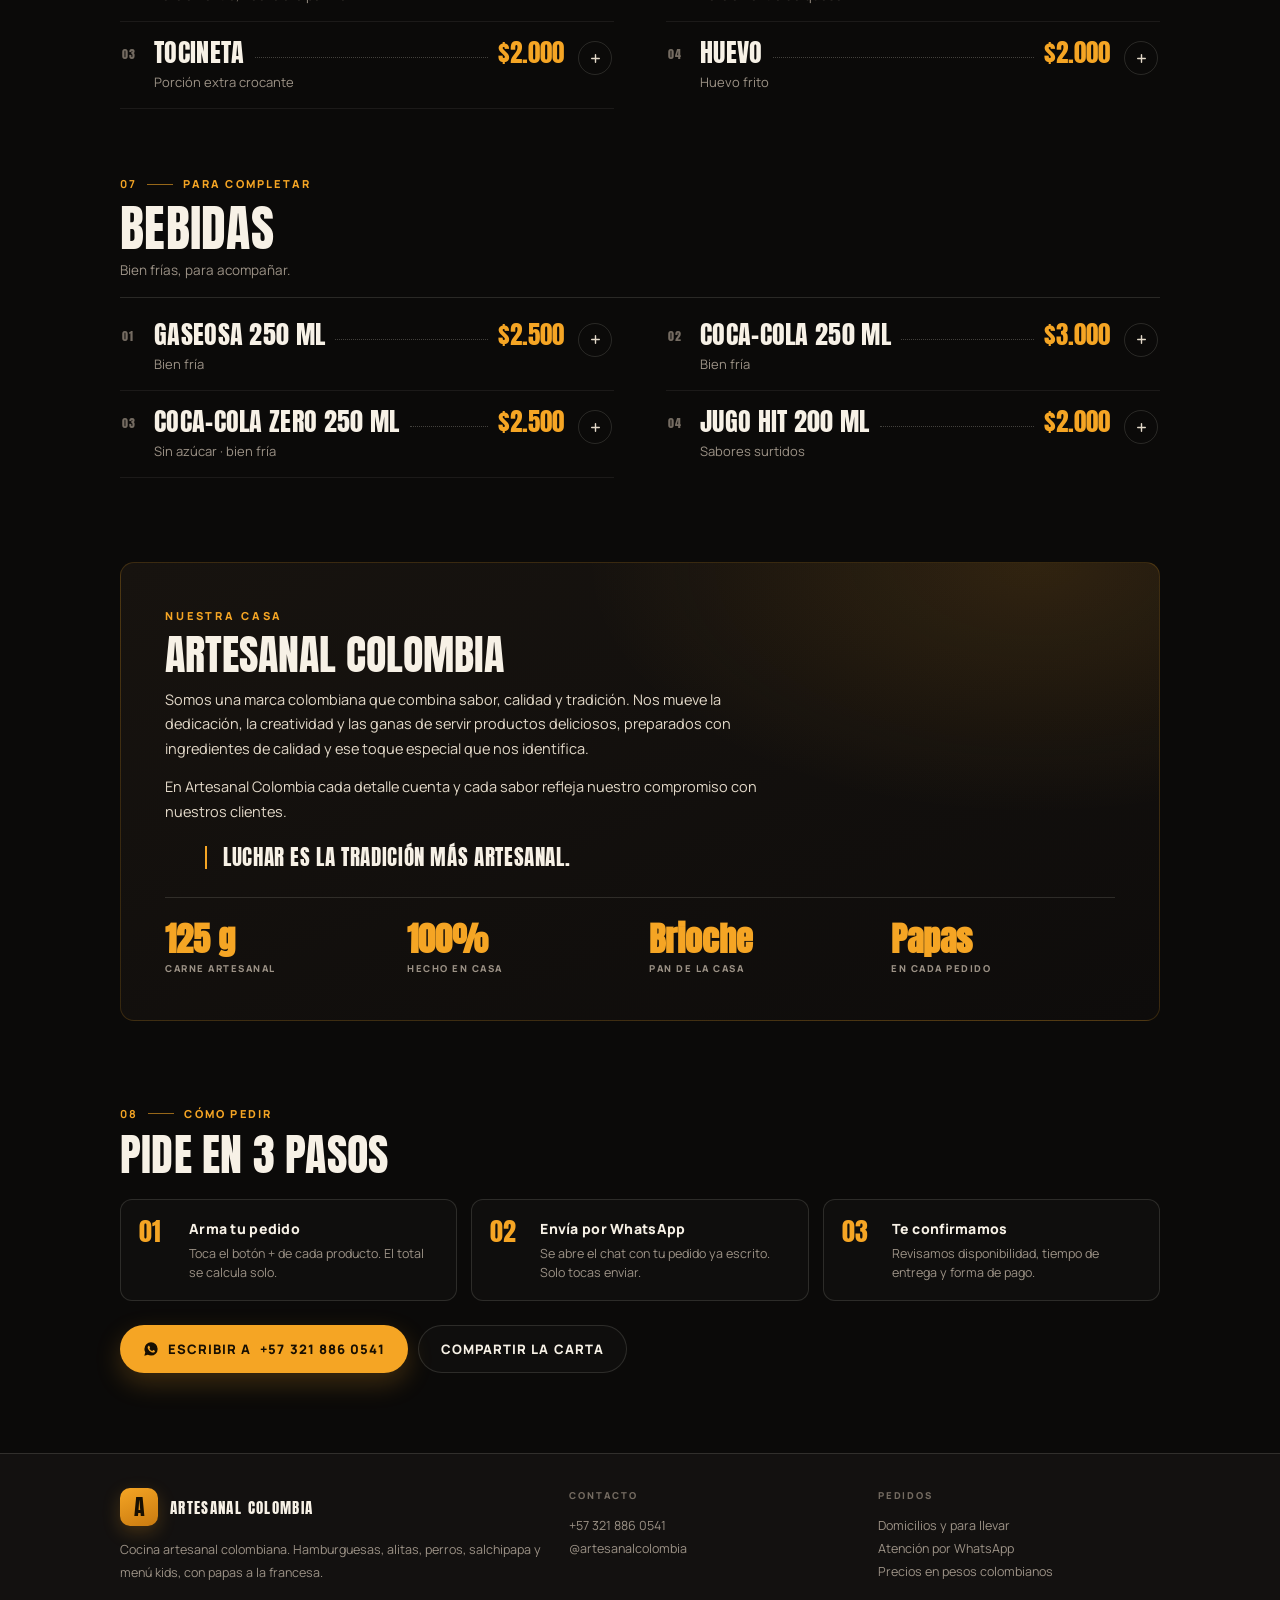
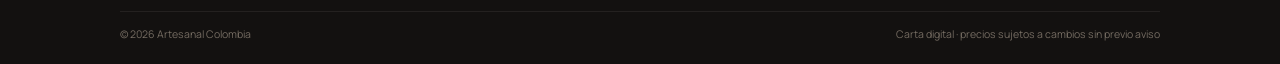
==== commit b8c72d01: "Quita el subtitulo Hamburguesas Alfredo de toda la marca" ====
--- a/index.html
+++ b/index.html
@@ -3,7 +3,7 @@
 <head>
 <meta charset="utf-8">
 <meta name="viewport" content="width=device-width, initial-scale=1, viewport-fit=cover">
-<title>Carta · Artesanal Colombia — Hamburguesas Alfredo</title>
+<title>Carta · Artesanal Colombia</title>
 <meta name="description" content="Carta de Artesanal Colombia: hamburguesas con carne artesanal de 125 g, alitas, perros calientes, salchipapa y menú kids. Todas con papas a la francesa incluidas. Pide por WhatsApp.">
 <meta name="theme-color" content="#0B0A09">
 <meta name="format-detection" content="telephone=no">
@@ -129,10 +129,6 @@
 .brand__name{
   font-family:var(--display);font-size:15px;letter-spacing:.09em;
   text-transform:uppercase;white-space:nowrap;
-}
-.brand__sub{
-  font-size:9.5px;letter-spacing:.2em;text-transform:uppercase;
-  color:var(--muted-2);font-weight:700;margin-top:5px;white-space:nowrap;
 }
 .topbar__spacer{flex:1}
 .topbar__cta{min-height:40px;padding:0 16px;font-size:11px}
@@ -496,7 +492,6 @@
   .sheet.is-open{transform:translate(-50%,-50%) scale(1);opacity:1;pointer-events:auto}
 }
 @media (max-width:400px){
-  .brand__sub{display:none}
   .hero__trust{font-size:11px;gap:6px 14px}
 }
 @media (max-width:520px){
@@ -587,7 +582,6 @@
       <span class="brand__mark" aria-hidden="true">A</span>
       <span class="brand__txt">
         <span class="brand__name">Artesanal Colombia</span>
-        <span class="brand__sub">Hamburguesas Alfredo</span>
       </span>
     </a>
     <span class="topbar__spacer"></span>
@@ -837,7 +831,6 @@
           <span class="brand__mark" aria-hidden="true">A</span>
           <span class="brand__txt">
             <span class="brand__name">Artesanal Colombia</span>
-            <span class="brand__sub">Hamburguesas Alfredo</span>
           </span>
         </div>
         <p>Cocina artesanal colombiana. Hamburguesas, alitas, perros, salchipapa y menú kids, con papas a la francesa.</p>
@@ -859,7 +852,7 @@
       </div>
     </div>
     <div class="foot__legal">
-      <span>© <span id="year">2026</span> Artesanal Colombia · Hamburguesas Alfredo</span>
+      <span>© <span id="year">2026</span> Artesanal Colombia</span>
       <span>Carta digital · precios sujetos a cambios sin previo aviso</span>
     </div>
   </div>
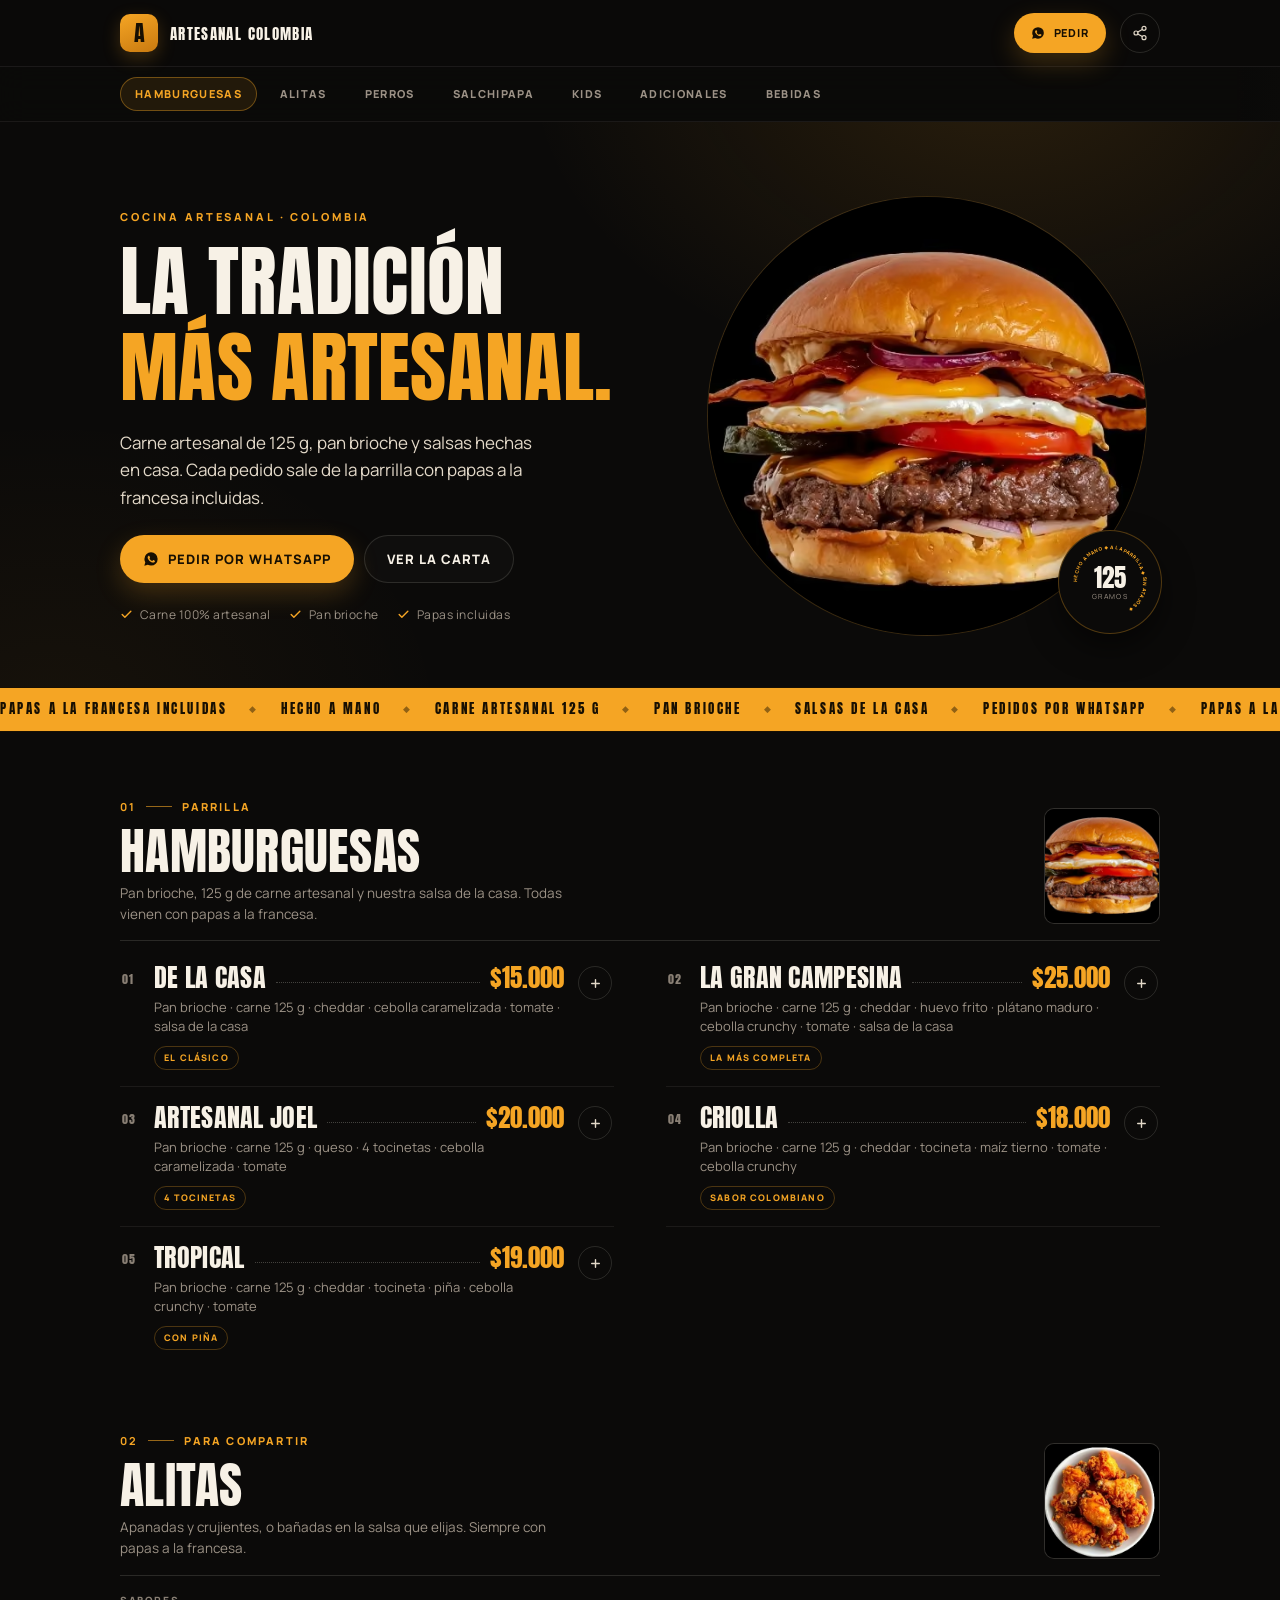
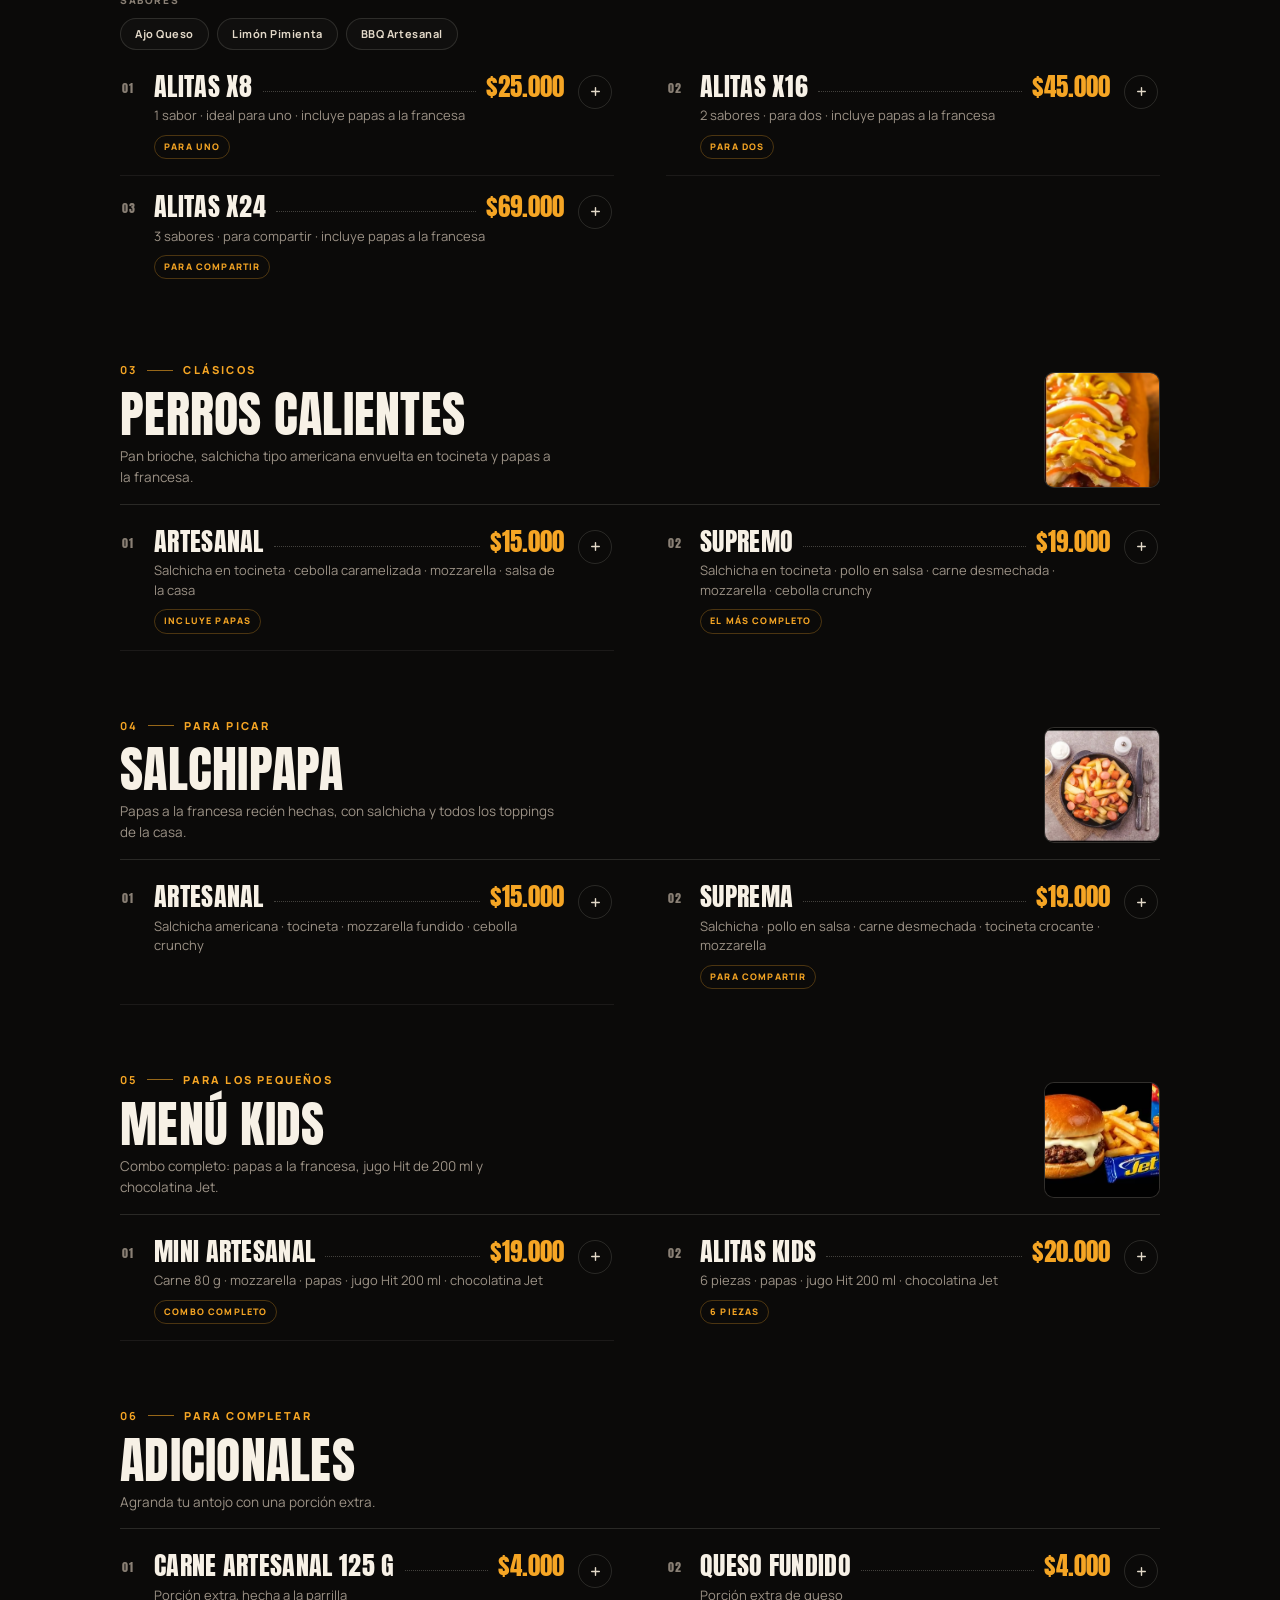
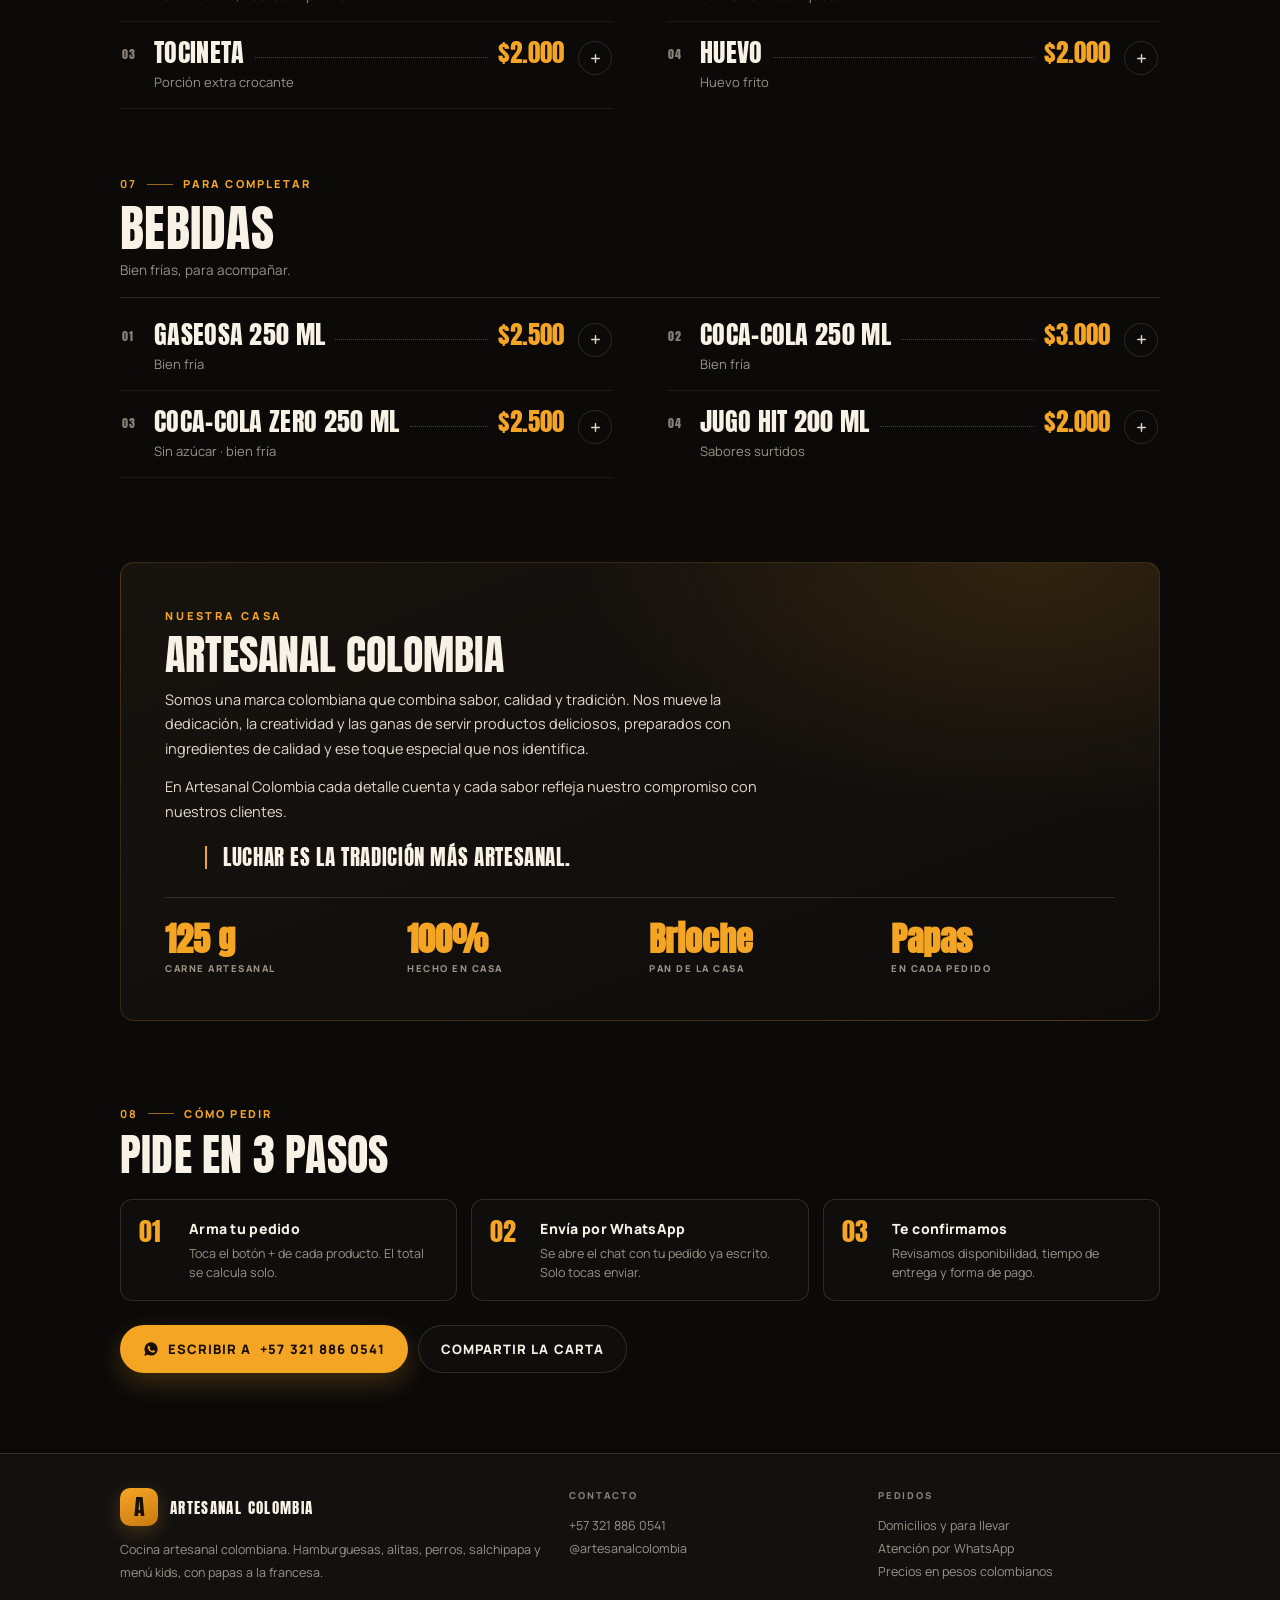
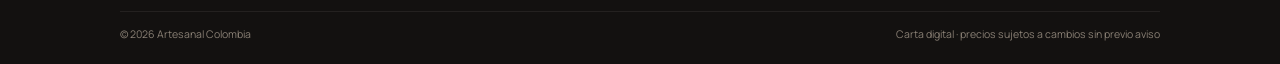
==== commit 9d96871e: "Pase de diseno v2: movimiento, feedback del carrito, validacion, AVIF/WebP y accesibilidad" ====
--- a/index.html
+++ b/index.html
@@ -41,7 +41,8 @@
   --cream:#F7F1E6;
   --cream-2:#E3D9C9;
   --muted:#9C9286;
-  --muted-2:#756C62;
+  --muted-2:#8A8075;
+  --danger:#E5484D;
   --amber:#F5A524;
   --amber-deep:#C97A10;
   --line:rgba(247,241,230,.13);
@@ -52,6 +53,20 @@
   --wrap:1120px;
   --pad:clamp(20px,5vw,40px);
   --r:14px;
+
+  /* movimiento: un solo criterio para toda la página */
+  --dur-1:140ms;
+  --dur-2:260ms;
+  --dur-3:420ms;
+  --ease:cubic-bezier(.22,.61,.36,1);
+  --ease-spring:cubic-bezier(.2,.9,.25,1.06);
+}
+@media (prefers-reduced-motion:reduce){
+  *,*::before,*::after{
+    animation-duration:.01ms !important;animation-iteration-count:1 !important;
+    transition-duration:.01ms !important;
+  }
+  html{scroll-behavior:auto}
 }
 
 html,body{margin:0;padding:0}
@@ -67,12 +82,16 @@
 }
 body.is-locked{overflow:hidden}
 img{display:block;max-width:100%}
+picture{display:contents}
 a{color:inherit;text-decoration:none}
 button{font:inherit;color:inherit;background:none;border:0;cursor:pointer}
 ul,ol{margin:0;padding:0;list-style:none}
 h1,h2,h3,h4,p{margin:0}
+h1,h2{text-wrap:balance}
+p{text-wrap:pretty}
 ::selection{background:var(--amber);color:#170F02}
 :focus-visible{outline:2px solid var(--amber);outline-offset:3px;border-radius:4px}
+.row__btn:focus-visible,.chip:focus-visible,.nav a:focus-visible{outline-offset:2px}
 
 .wrap{width:100%;max-width:var(--wrap);margin:0 auto;padding:0 var(--pad)}
 .sr{position:absolute;width:1px;height:1px;overflow:hidden;clip:rect(0 0 0 0);white-space:nowrap}
@@ -98,9 +117,15 @@
   min-height:48px;padding:0 22px;border-radius:999px;
   font-size:13px;font-weight:800;letter-spacing:.08em;text-transform:uppercase;
   border:1px solid transparent;white-space:nowrap;
-  transition:transform .18s ease,background .2s ease,border-color .2s ease,box-shadow .2s ease;
-}
-.btn:active{transform:translateY(1px)}
+  transition:transform var(--dur-1) var(--ease),
+             background var(--dur-2) var(--ease),
+             border-color var(--dur-2) var(--ease),
+             box-shadow var(--dur-2) var(--ease),
+             opacity var(--dur-2) var(--ease);
+}
+.btn:active{transform:translateY(1px) scale(.985)}
+.btn[disabled]{opacity:.38;cursor:not-allowed;box-shadow:none}
+.btn[disabled]:active{transform:none}
 .btn--primary{background:var(--amber);color:#170F02;box-shadow:0 10px 26px rgba(245,165,36,.22)}
 .btn--primary:hover{background:#FFB63A;box-shadow:0 14px 34px rgba(245,165,36,.3)}
 .btn--ghost{border-color:var(--line);color:var(--cream);background:rgba(255,255,255,.02)}
@@ -115,6 +140,14 @@
   backdrop-filter:saturate(160%) blur(14px);
   -webkit-backdrop-filter:saturate(160%) blur(14px);
   border-bottom:1px solid var(--line-soft);
+}
+.topbar__progress{
+  position:absolute;left:0;right:0;bottom:-1px;height:2px;
+  background:transparent;overflow:hidden;pointer-events:none;
+}
+.topbar__progress i{
+  display:block;height:100%;width:100%;background:var(--amber);
+  transform:scaleX(0);transform-origin:0 50%;opacity:.85;
 }
 .topbar__in{display:flex;align-items:center;gap:14px;height:66px}
 .brand{display:flex;align-items:center;gap:12px;min-width:0}
@@ -149,19 +182,30 @@
   border-bottom:1px solid var(--line-soft);
 }
 .nav__in{
+  position:relative;
   display:flex;gap:8px;overflow-x:auto;padding-top:10px;padding-bottom:10px;
   scrollbar-width:none;-webkit-overflow-scrolling:touch;
 }
 .nav__in::-webkit-scrollbar{display:none}
+.nav__pill{
+  position:absolute;left:0;top:10px;height:34px;width:0;
+  border-radius:999px;border:1px solid rgba(245,165,36,.38);
+  background:rgba(245,165,36,.10);
+  pointer-events:none;z-index:0;opacity:0;
+  transition:transform var(--dur-3) var(--ease),
+             width var(--dur-3) var(--ease),
+             opacity var(--dur-2) var(--ease);
+}
 .nav a{
+  position:relative;z-index:1;
   flex:none;display:inline-flex;align-items:center;height:34px;padding:0 14px;
   border-radius:999px;border:1px solid transparent;
   font-size:11px;font-weight:800;letter-spacing:.12em;text-transform:uppercase;
   color:var(--muted);white-space:nowrap;
-  transition:color .2s ease,border-color .2s ease,background .2s ease;
+  transition:color var(--dur-2) var(--ease);
 }
 .nav a:hover{color:var(--cream)}
-.nav a.is-active{color:var(--amber);border-color:rgba(245,165,36,.4);background:rgba(245,165,36,.08)}
+.nav a.is-active{color:var(--amber)}
 .nav::after{
   content:"";position:absolute;right:0;top:0;bottom:0;width:44px;pointer-events:none;
   background:linear-gradient(90deg,transparent,rgba(11,10,9,.96));
@@ -306,13 +350,25 @@
   font-size:9px;font-weight:800;letter-spacing:.13em;text-transform:uppercase;
 }
 .row__add{
+  position:relative;overflow:hidden;
   width:34px;height:34px;border-radius:50%;flex:none;
   display:grid;place-items:center;margin-top:2px;
   border:1px solid var(--line);color:var(--cream-2);
-  transition:background .18s ease,border-color .18s ease,color .18s ease,transform .18s ease;
-}
+  transition:background var(--dur-2) var(--ease),
+             border-color var(--dur-2) var(--ease),
+             color var(--dur-2) var(--ease),
+             transform var(--dur-1) var(--ease);
+}
+.row__add svg{
+  grid-area:1/1;
+  transition:transform var(--dur-2) var(--ease),opacity var(--dur-2) var(--ease);
+}
+.row__add .i-check{opacity:0;transform:scale(.35) rotate(-30deg)}
 .row__btn:hover .row__add{background:var(--amber);border-color:var(--amber);color:#170F02;transform:scale(1.06)}
-.row__btn:active .row__add{transform:scale(.94)}
+.row__btn:active .row__add{transform:scale(.9)}
+.row__add.is-added{background:var(--amber);border-color:var(--amber);color:#170F02}
+.row__add.is-added .i-plus{opacity:0;transform:scale(.35) rotate(30deg)}
+.row__add.is-added .i-check{opacity:1;transform:scale(1) rotate(0)}
 
 /* ---------- sabores ---------- */
 .flavors{display:flex;flex-wrap:wrap;gap:8px;align-items:center;margin-top:16px}
@@ -400,7 +456,7 @@
   background:rgba(20,17,14,.96);
   backdrop-filter:blur(16px);
   box-shadow:0 18px 44px rgba(0,0,0,.6);
-  transition:transform .34s cubic-bezier(.2,.8,.2,1);
+  transition:transform var(--dur-3) var(--ease-spring),opacity var(--dur-2) var(--ease);
   opacity:0;pointer-events:none;
 }
 .cartbar.is-open{transform:translate(-50%,0);opacity:1;pointer-events:auto}
@@ -412,7 +468,7 @@
 /* ---------- sheet ---------- */
 .overlay{
   position:fixed;inset:0;z-index:80;background:rgba(4,3,2,.72);
-  opacity:0;pointer-events:none;transition:opacity .28s ease;
+  opacity:0;pointer-events:none;transition:opacity var(--dur-2) var(--ease);
   backdrop-filter:blur(3px);
 }
 .overlay.is-open{opacity:1;pointer-events:auto}
@@ -423,9 +479,10 @@
   background:linear-gradient(180deg,#17130F,#0D0B0A);
   border:1px solid var(--line);border-bottom:0;
   border-radius:18px 18px 0 0;
-  transition:transform .36s cubic-bezier(.2,.8,.2,1);
+  transition:transform var(--dur-3) var(--ease);
   padding:10px 20px calc(22px + env(safe-area-inset-bottom));
   -webkit-overflow-scrolling:touch;
+  overscroll-behavior:contain;
 }
 .sheet.is-open{transform:translate(-50%,0)}
 .sheet__grab{width:38px;height:4px;border-radius:99px;background:rgba(247,241,230,.22);margin:4px auto 14px}
@@ -442,17 +499,50 @@
 .qty button:hover{background:rgba(245,165,36,.14);color:var(--amber)}
 .qty b{min-width:20px;text-align:center;font-size:12px;font-variant-numeric:tabular-nums}
 .sheet__empty{text-align:center;color:var(--muted);font-size:12.5px;padding:20px 0}
-.sheet__form{display:grid;gap:10px;margin-top:18px}
-.field{display:grid;gap:5px}
-.field label{font-size:9.5px;font-weight:800;letter-spacing:.16em;text-transform:uppercase;color:var(--muted-2)}
+.sheet__form{display:grid;gap:12px;margin-top:18px}
+.field{position:relative;display:block}
 .field input,.field textarea,.field select{
-  width:100%;min-height:44px;padding:11px 13px;border-radius:9px;
+  width:100%;min-height:54px;padding:21px 13px 8px;border-radius:9px;
   background:rgba(255,255,255,.035);border:1px solid var(--line);
-  color:var(--cream);font-family:var(--text);font-size:13.5px;
-}
-.field textarea{min-height:64px;resize:vertical}
-.field input:focus,.field textarea:focus,.field select:focus{outline:none;border-color:rgba(245,165,36,.55);background:rgba(245,165,36,.05)}
+  color:var(--cream);font-family:var(--text);font-size:14px;line-height:1.3;
+  transition:border-color var(--dur-2) var(--ease),background var(--dur-2) var(--ease);
+}
+.field textarea{min-height:88px;resize:vertical}
+.field select{padding-top:22px;appearance:none;
+  background-image:linear-gradient(45deg,transparent 50%,var(--muted) 50%),
+                   linear-gradient(135deg,var(--muted) 50%,transparent 50%);
+  background-position:calc(100% - 19px) 26px,calc(100% - 14px) 26px;
+  background-size:5px 5px,5px 5px;background-repeat:no-repeat}
+.field label{
+  position:absolute;left:14px;top:19px;
+  font-size:13px;font-weight:600;color:var(--muted);
+  pointer-events:none;transform-origin:0 0;
+  transition:transform var(--dur-2) var(--ease),color var(--dur-2) var(--ease);
+}
+.field input:focus + label,
+.field input:not(:placeholder-shown) + label,
+.field textarea:focus + label,
+.field textarea:not(:placeholder-shown) + label,
+.field--select label{
+  transform:translateY(-10px) scale(.76);
+  letter-spacing:.06em;text-transform:uppercase;font-weight:800;
+}
+.field input:focus + label,
+.field textarea:focus + label{color:var(--amber)}
+.field input:focus,.field textarea:focus,.field select:focus{
+  outline:none;border-color:rgba(245,165,36,.55);background:rgba(245,165,36,.05);
+}
 .field select option{background:var(--ink-2);color:var(--cream)}
+.field__err{
+  display:block;margin-top:5px;font-size:11px;line-height:1.4;color:var(--danger);
+  opacity:0;transform:translateY(-3px);
+  transition:opacity var(--dur-2) var(--ease),transform var(--dur-2) var(--ease);
+}
+.field.is-invalid .field__err{opacity:1;transform:none}
+.field.is-invalid input,.field.is-invalid textarea,.field.is-invalid select{
+  border-color:rgba(229,72,77,.55);background:rgba(229,72,77,.05);
+}
+.field[hidden]{display:none}
 .sheet__foot{margin-top:16px}
 .totals{display:flex;align-items:center;justify-content:space-between;gap:12px;margin-bottom:12px;padding-top:14px;border-top:1px solid var(--line)}
 .totals span{font-size:10px;font-weight:800;letter-spacing:.18em;text-transform:uppercase;color:var(--muted)}
@@ -467,13 +557,13 @@
   background:var(--cream);color:#170F02;
   font-size:12px;font-weight:800;letter-spacing:.03em;
   box-shadow:0 14px 34px rgba(0,0,0,.5);
-  transition:opacity .22s ease,transform .22s ease;
+  transition:opacity var(--dur-2) var(--ease),transform var(--dur-2) var(--ease);
   max-width:calc(100% - 32px);text-align:center;
 }
 .toast.is-open{opacity:1;transform:translate(-50%,0)}
 
 /* ---------- reveal ---------- */
-.reveal{opacity:0;transform:translateY(14px);transition:opacity .6s ease,transform .6s ease}
+.reveal{opacity:0;transform:translateY(14px);transition:opacity .6s var(--ease),transform .6s var(--ease)}
 .reveal.in{opacity:1;transform:none}
 @media (prefers-reduced-motion:reduce){.reveal{opacity:1;transform:none;transition:none}}
 
@@ -593,10 +683,12 @@
       <svg width="16" height="16" viewBox="0 0 24 24" fill="none" stroke="currentColor" stroke-width="1.8" stroke-linecap="round" stroke-linejoin="round" aria-hidden="true"><circle cx="18" cy="5" r="3"/><circle cx="6" cy="12" r="3"/><circle cx="18" cy="19" r="3"/><path d="m8.6 10.6 6.8-4M8.6 13.4l6.8 4"/></svg>
     </button>
   </div>
+  <div class="topbar__progress" aria-hidden="true"><i id="progress"></i></div>
 </header>
 
 <nav class="nav" aria-label="Secciones de la carta">
-  <div class="wrap nav__in">
+  <div class="wrap nav__in" id="navIn">
+    <span class="nav__pill" id="navPill" aria-hidden="true"></span>
     <a href="#hamburguesas" class="is-active">Hamburguesas</a>
     <a href="#alitas">Alitas</a>
     <a href="#perros">Perros</a>
@@ -635,7 +727,11 @@
 
       <div class="hero__art">
         <div class="hero__img">
-          <img src="assets/img/burger-casa.jpg" alt="Hamburguesa De la Casa: pan brioche, carne artesanal de 125 g, cheddar fundido y tocineta" width="720" height="500" fetchpriority="high">
+          <picture>
+            <source type="image/avif" srcset="assets/img/burger-casa.avif">
+            <source type="image/webp" srcset="assets/img/burger-casa.webp">
+            <img src="assets/img/burger-casa.jpg" alt="Hamburguesa De la Casa: pan brioche, carne artesanal de 125 g, cheddar fundido y tocineta" width="720" height="500" fetchpriority="high">
+          </picture>
         </div>
         <div class="seal" aria-hidden="true">
           <svg class="seal__ring" viewBox="0 0 120 120">
@@ -664,7 +760,7 @@
           <h2>Hamburguesas</h2>
           <p>Pan brioche, 125 g de carne artesanal y nuestra salsa de la casa. Todas vienen con papas a la francesa.</p>
         </div>
-        <div class="sec__thumb"><img src="assets/img/burger-casa-zoom.jpg" alt="" loading="lazy" width="720" height="500"></div>
+        <div class="sec__thumb"><picture><source type="image/avif" srcset="assets/img/burger-casa-zoom.avif"><source type="image/webp" srcset="assets/img/burger-casa-zoom.webp"><img src="assets/img/burger-casa-zoom.jpg" alt="" loading="lazy" width="720" height="500"></picture></div>
       </div>
       <ul class="menu" id="menu-hamburguesas"></ul>
     </div>
@@ -678,7 +774,7 @@
           <h2>Alitas</h2>
           <p>Apanadas y crujientes, o bañadas en la salsa que elijas. Siempre con papas a la francesa.</p>
         </div>
-        <div class="sec__thumb"><img src="assets/img/alitas-crispy.jpg" alt="" loading="lazy" width="330" height="300"></div>
+        <div class="sec__thumb"><picture><source type="image/avif" srcset="assets/img/alitas-crispy.avif"><source type="image/webp" srcset="assets/img/alitas-crispy.webp"><img src="assets/img/alitas-crispy.jpg" alt="" loading="lazy" width="330" height="300"></picture></div>
       </div>
       <div class="flavors" id="flavors" role="group" aria-label="Sabores para las alitas">
         <span class="flavors__label">Sabores</span>
@@ -698,7 +794,7 @@
           <h2>Perros calientes</h2>
           <p>Pan brioche, salchicha tipo americana envuelta en tocineta y papas a la francesa.</p>
         </div>
-        <div class="sec__thumb"><img src="assets/img/perros.jpg" alt="" loading="lazy" width="265" height="510"></div>
+        <div class="sec__thumb"><picture><source type="image/avif" srcset="assets/img/perros.avif"><source type="image/webp" srcset="assets/img/perros.webp"><img src="assets/img/perros.jpg" alt="" loading="lazy" width="265" height="510"></picture></div>
       </div>
       <ul class="menu" id="menu-perros"></ul>
     </div>
@@ -712,7 +808,7 @@
           <h2>Salchipapa</h2>
           <p>Papas a la francesa recién hechas, con salchicha y todos los toppings de la casa.</p>
         </div>
-        <div class="sec__thumb"><img src="assets/img/salchipapa.jpg" alt="" loading="lazy" width="775" height="535"></div>
+        <div class="sec__thumb"><picture><source type="image/avif" srcset="assets/img/salchipapa.avif"><source type="image/webp" srcset="assets/img/salchipapa.webp"><img src="assets/img/salchipapa.jpg" alt="" loading="lazy" width="775" height="535"></picture></div>
       </div>
       <ul class="menu" id="menu-salchipapa"></ul>
     </div>
@@ -726,7 +822,7 @@
           <h2>Menú kids</h2>
           <p>Combo completo: papas a la francesa, jugo Hit de 200 ml y chocolatina Jet.</p>
         </div>
-        <div class="sec__thumb"><img src="assets/img/kids-burger.jpg" alt="" loading="lazy" width="535" height="290"></div>
+        <div class="sec__thumb"><picture><source type="image/avif" srcset="assets/img/kids-burger.avif"><source type="image/webp" srcset="assets/img/kids-burger.webp"><img src="assets/img/kids-burger.jpg" alt="" loading="lazy" width="535" height="290"></picture></div>
       </div>
       <ul class="menu" id="menu-kids"></ul>
     </div>
@@ -879,26 +975,28 @@
   <div id="cartLines"></div>
   <p class="sheet__empty" id="cartEmpty">Todavía no has agregado nada.<br>Cierra y toca el + de un producto.</p>
 
-  <form class="sheet__form" id="orderForm" autocomplete="on">
+  <form class="sheet__form" id="orderForm" autocomplete="on" novalidate>
+    <div class="field" id="wrap-nombre">
+      <input id="f-nombre" name="nombre" type="text" placeholder=" " autocomplete="name" required>
+      <label for="f-nombre">Nombre</label>
+      <span class="field__err" id="e-nombre" role="alert"></span>
+    </div>
+    <div class="field field--select">
+      <select id="f-entrega" name="entrega">
+        <option value="Domicilio">Domicilio</option>
+        <option value="Para llevar">Para llevar</option>
+        <option value="Consumir en el local">Consumir en el local</option>
+      </select>
+      <label for="f-entrega">Entrega</label>
+    </div>
+    <div class="field" id="wrap-dir">
+      <input id="f-dir" name="direccion" type="text" placeholder=" " autocomplete="street-address">
+      <label for="f-dir">Dirección</label>
+      <span class="field__err" id="e-dir" role="alert"></span>
+    </div>
     <div class="field">
-      <label for="f-nombre">Nombre</label>
-      <input id="f-nombre" name="nombre" type="text" placeholder="¿Cómo te llamas?" autocomplete="name">
-    </div>
-    <div class="field">
-      <label for="f-entrega">Entrega</label>
-      <select id="f-entrega" name="entrega">
-        <option>Domicilio</option>
-        <option>Para llevar</option>
-        <option>Consumir en el local</option>
-      </select>
-    </div>
-    <div class="field">
-      <label for="f-dir">Dirección <span style="text-transform:none;letter-spacing:0">(si es domicilio)</span></label>
-      <input id="f-dir" name="direccion" type="text" placeholder="Barrio, calle, número, referencias" autocomplete="street-address">
-    </div>
-    <div class="field">
+      <textarea id="f-notas" name="notas" placeholder=" "></textarea>
       <label for="f-notas">Notas</label>
-      <textarea id="f-notas" name="notas" placeholder="Sabores de las alitas, sin cebolla, término de la carne…"></textarea>
     </div>
   </form>
 
@@ -1006,7 +1104,9 @@
   /* =========================================================
      render de la carta
      ========================================================= */
-  var PLUS = '<svg width="13" height="13" viewBox="0 0 24 24" fill="none" stroke="currentColor" stroke-width="2.6" stroke-linecap="round" aria-hidden="true"><path d="M12 5v14M5 12h14"/></svg>';
+  var ICON_ADD =
+    '<svg class="i-plus" width="13" height="13" viewBox="0 0 24 24" fill="none" stroke="currentColor" stroke-width="2.6" stroke-linecap="round" aria-hidden="true"><path d="M12 5v14M5 12h14"/></svg>' +
+    '<svg class="i-check" width="14" height="14" viewBox="0 0 24 24" fill="none" stroke="currentColor" stroke-width="3" stroke-linecap="round" stroke-linejoin="round" aria-hidden="true"><path d="M20 6 9 17l-5-5"/></svg>';
 
   function rowHTML(item, i) {
     var desc = document.createElement("div");
@@ -1025,7 +1125,7 @@
             '<span class="row__desc">' + desc.innerHTML + '</span>' +
             (item.t ? '<span class="row__tag">' + item.t + '</span>' : '') +
           '</span>' +
-          '<span class="row__add" aria-hidden="true">' + PLUS + '</span>' +
+          '<span class="row__add" aria-hidden="true">' + ICON_ADD + '</span>' +
         '</button>' +
       '</li>';
   }
@@ -1096,6 +1196,13 @@
     }
     addItem(id, label, price);
 
+    var addEl = btn.querySelector(".row__add");
+    if (addEl) {
+      addEl.classList.add("is-added");
+      clearTimeout(addEl._t);
+      addEl._t = setTimeout(function () { addEl.classList.remove("is-added"); }, 1100);
+    }
+
     var msg = label + " agregado";
     if (btn.hasAttribute("data-needs-flavor") && !flavors.length) {
       msg = "Agregado · elige sabores en las notas";
@@ -1109,14 +1216,31 @@
   var bar = $("#cartbar"), countEl = $("#cartCount"), totalEl = $("#cartTotal");
   var linesEl = $("#cartLines"), emptyEl = $("#cartEmpty"), sheetTotal = $("#sheetTotal");
 
+  /* ---------- número que cuenta, no que salta ---------- */
+  var reduceMotion = window.matchMedia("(prefers-reduced-motion: reduce)");
+
+  function tweenMoney(el, to) {
+    var from = el._v == null ? to : el._v;
+    el._v = to;
+    cancelAnimationFrame(el._tw);
+    if (from === to || reduceMotion.matches) { el.textContent = money(to); return; }
+    var t0 = performance.now(), dur = 380;
+    (function step(now) {
+      var p = Math.min(1, (now - t0) / dur);
+      var e = 1 - Math.pow(1 - p, 3);
+      el.textContent = money(from + (to - from) * e);
+      if (p < 1) el._tw = requestAnimationFrame(step);
+    })(t0);
+  }
+
   function render() {
     var c = count(), t = total();
 
     bar.classList.toggle("is-open", c > 0);
     bar.setAttribute("aria-hidden", c > 0 ? "false" : "true");
     countEl.textContent = c === 1 ? "1 producto" : c + " productos";
-    totalEl.textContent = money(t);
-    sheetTotal.textContent = money(t);
+    tweenMoney(totalEl, t);
+    tweenMoney(sheetTotal, t);
 
     linesEl.innerHTML = "";
     Object.keys(cart).forEach(function (id) {
@@ -1141,6 +1265,7 @@
     });
 
     emptyEl.style.display = isEmpty() ? "block" : "none";
+    updateSend();
   }
 
   function pulseBar() {
@@ -1184,6 +1309,88 @@
     if (e.key === "Escape" && sheet.classList.contains("is-open")) closeSheet();
   });
 
+  /* ---------- foco atrapado dentro de la hoja ---------- */
+  sheet.addEventListener("keydown", function (e) {
+    if (e.key !== "Tab") return;
+    var f = sheet.querySelectorAll('button, a[href], input, select, textarea, [tabindex]:not([tabindex="-1"])');
+    f = Array.prototype.filter.call(f, function (el) {
+      return !el.disabled && el.offsetParent !== null;
+    });
+    if (!f.length) return;
+    var first = f[0], last = f[f.length - 1];
+    if (e.shiftKey && document.activeElement === first) { e.preventDefault(); last.focus(); }
+    else if (!e.shiftKey && document.activeElement === last) { e.preventDefault(); first.focus(); }
+  });
+
+  /* =========================================================
+     formulario: validación en línea
+     ========================================================= */
+  var fNombre = $("#f-nombre"), fEntrega = $("#f-entrega"),
+      fDir = $("#f-dir"), fNotas = $("#f-notas");
+  var wNombre = $("#wrap-nombre"), wDir = $("#wrap-dir");
+  var eNombre = $("#e-nombre"), eDir = $("#e-dir");
+  var touched = { nombre: false, dir: false };
+
+  function isDelivery() { return fEntrega.value === "Domicilio"; }
+
+  function validate(showErrors) {
+    var nombreOk = fNombre.value.trim().length >= 2;
+    var dirOk = !isDelivery() || fDir.value.trim().length >= 5;
+
+    if (nombreOk) {
+      wNombre.classList.remove("is-invalid");
+      eNombre.textContent = "";
+    } else if (showErrors && touched.nombre !== false) {
+      wNombre.classList.add("is-invalid");
+      eNombre.textContent = fNombre.value.trim()
+        ? "Escribe al menos dos letras."
+        : "Necesitamos tu nombre para identificar el pedido.";
+    }
+
+    if (dirOk) {
+      wDir.classList.remove("is-invalid");
+      eDir.textContent = "";
+    } else if (showErrors && touched.dir !== false) {
+      wDir.classList.add("is-invalid");
+      eDir.textContent = "Para domicilio necesitamos la dirección completa.";
+    }
+
+    return nombreOk && dirOk;
+  }
+
+  function forceErrors() {
+    touched.nombre = true;
+    touched.dir = true;
+    var ok = validate(true);
+    if (!ok) {
+      var bad = sheet.querySelector(".is-invalid input, .is-invalid textarea");
+      if (bad) {
+        bad.focus({ preventScroll: true });
+        bad.scrollIntoView({ block: "center", behavior: reduceMotion.matches ? "auto" : "smooth" });
+      }
+    }
+    return ok;
+  }
+
+  function updateSend() {
+    var b = $("#sendOrder");
+    if (b) b.disabled = isEmpty();
+  }
+
+  function syncDelivery() {
+    var delivery = isDelivery();
+    wDir.hidden = !delivery;
+    if (!delivery) { wDir.classList.remove("is-invalid"); eDir.textContent = ""; }
+  }
+
+  fEntrega.addEventListener("change", syncDelivery);
+  syncDelivery();
+
+  fNombre.addEventListener("blur", function () { touched.nombre = true; validate(true); });
+  fDir.addEventListener("blur", function () { touched.dir = true; validate(true); });
+  fNombre.addEventListener("input", function () { if (touched.nombre) validate(true); });
+  fDir.addEventListener("input", function () { if (touched.dir) validate(true); });
+
   /* ---------- mensaje ---------- */
   function buildMessage() {
     var lines = ["¡Hola " + CONFIG.brand + "! 👋 Quiero hacer este pedido:", ""];
@@ -1201,7 +1408,7 @@
 
     if (nombre) lines.push("Nombre: " + nombre);
     lines.push("Entrega: " + entrega);
-    if (dir) lines.push("Dirección: " + dir);
+    if (dir && isDelivery()) lines.push("Dirección: " + dir);
     if (notas) lines.push("Notas: " + notas);
     lines.push("");
     lines.push("Enviado desde la carta web.");
@@ -1210,6 +1417,7 @@
 
   $("#sendOrder").addEventListener("click", function () {
     if (isEmpty()) { toast("Agrega al menos un producto"); return; }
+    if (!forceErrors()) return;
     window.open(waHref(buildMessage()), "_blank", "noopener");
   });
 
@@ -1242,6 +1450,24 @@
      ========================================================= */
   var navLinks = $$(".nav a");
   var sections = navLinks.map(function (a) { return $(a.getAttribute("href")); }).filter(Boolean);
+  var navIn = $("#navIn"), navPill = $("#navPill"), progressEl = $("#progress");
+
+  function positionPill(link) {
+    if (!navIn || !navPill) return;
+    if (!link) { navPill.style.opacity = "0"; return; }
+    var r = link.getBoundingClientRect();
+    var pr = navIn.getBoundingClientRect();
+    navPill.style.width = r.width + "px";
+    navPill.style.transform = "translateX(" + (r.left - pr.left + navIn.scrollLeft) + "px)";
+    navPill.style.opacity = "1";
+  }
+
+  function updateProgress() {
+    if (!progressEl) return;
+    var h = document.documentElement.scrollHeight - window.innerHeight;
+    var p = h > 0 ? Math.min(1, Math.max(0, window.scrollY / h)) : 0;
+    progressEl.style.transform = "scaleX(" + p.toFixed(4) + ")";
+  }
 
   function setActive() {
     var y = window.scrollY + 150;
@@ -1249,8 +1475,11 @@
     sections.forEach(function (s) { if (s.getBoundingClientRect().top + window.scrollY <= y) current = s; });
     if (window.scrollY < 120) current = sections[0];
     navLinks.forEach(function (a) {
-      a.classList.toggle("is-active", !!current && a.getAttribute("href") === "#" + current.id);
+      var on = !!current && a.getAttribute("href") === "#" + current.id;
+      a.classList.toggle("is-active", on);
+      if (on) positionPill(a);
     });
+    updateProgress();
   }
 
   var ticking = false;
@@ -1259,7 +1488,20 @@
     ticking = true;
     requestAnimationFrame(function () { setActive(); ticking = false; });
   }, { passive: true });
-  window.addEventListener("resize", setActive);
+
+  window.addEventListener("resize", function () {
+    setActive();
+    updateProgress();
+  });
+
+  navIn.addEventListener("scroll", function () {
+    var active = navIn.querySelector("a.is-active");
+    if (active) positionPill(active);
+  }, { passive: true });
+
+  if (document.fonts && document.fonts.ready) {
+    document.fonts.ready.then(function () { setActive(); });
+  }
   setActive();
 
   if ("IntersectionObserver" in window) {
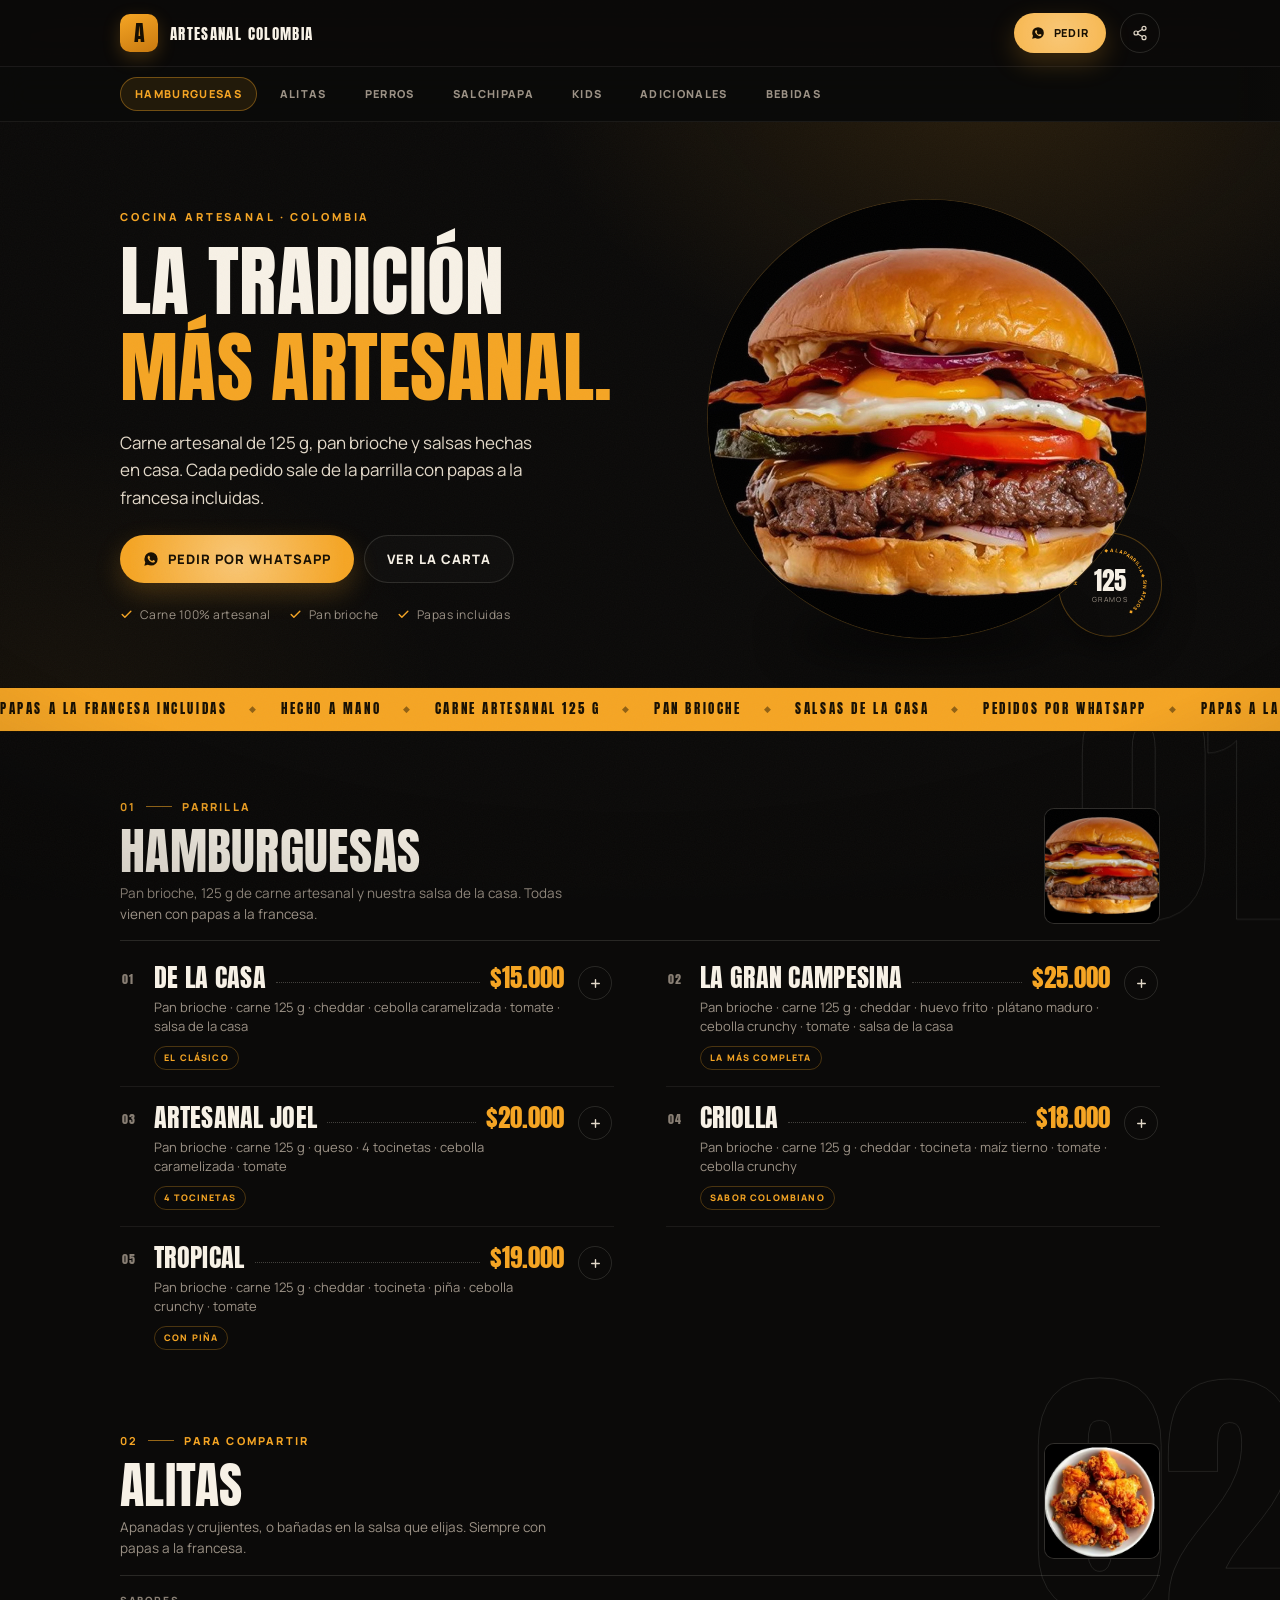
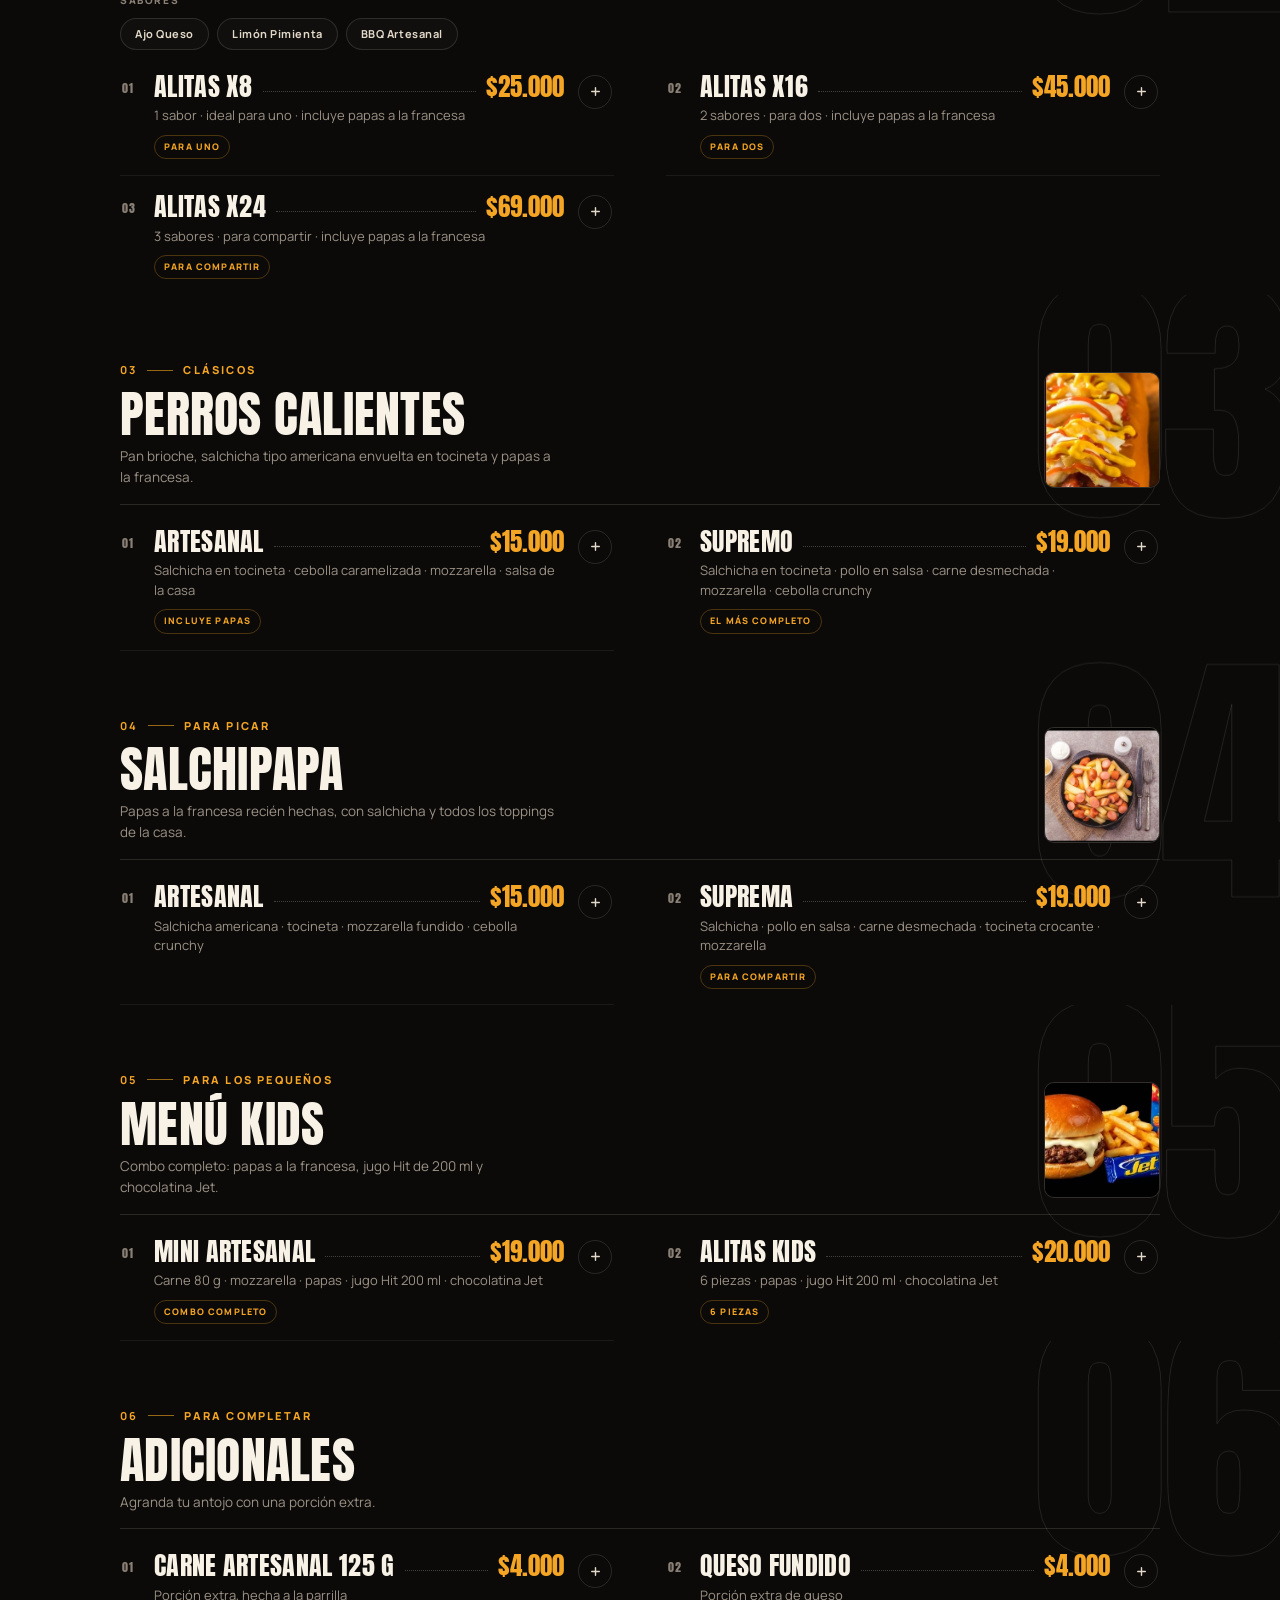
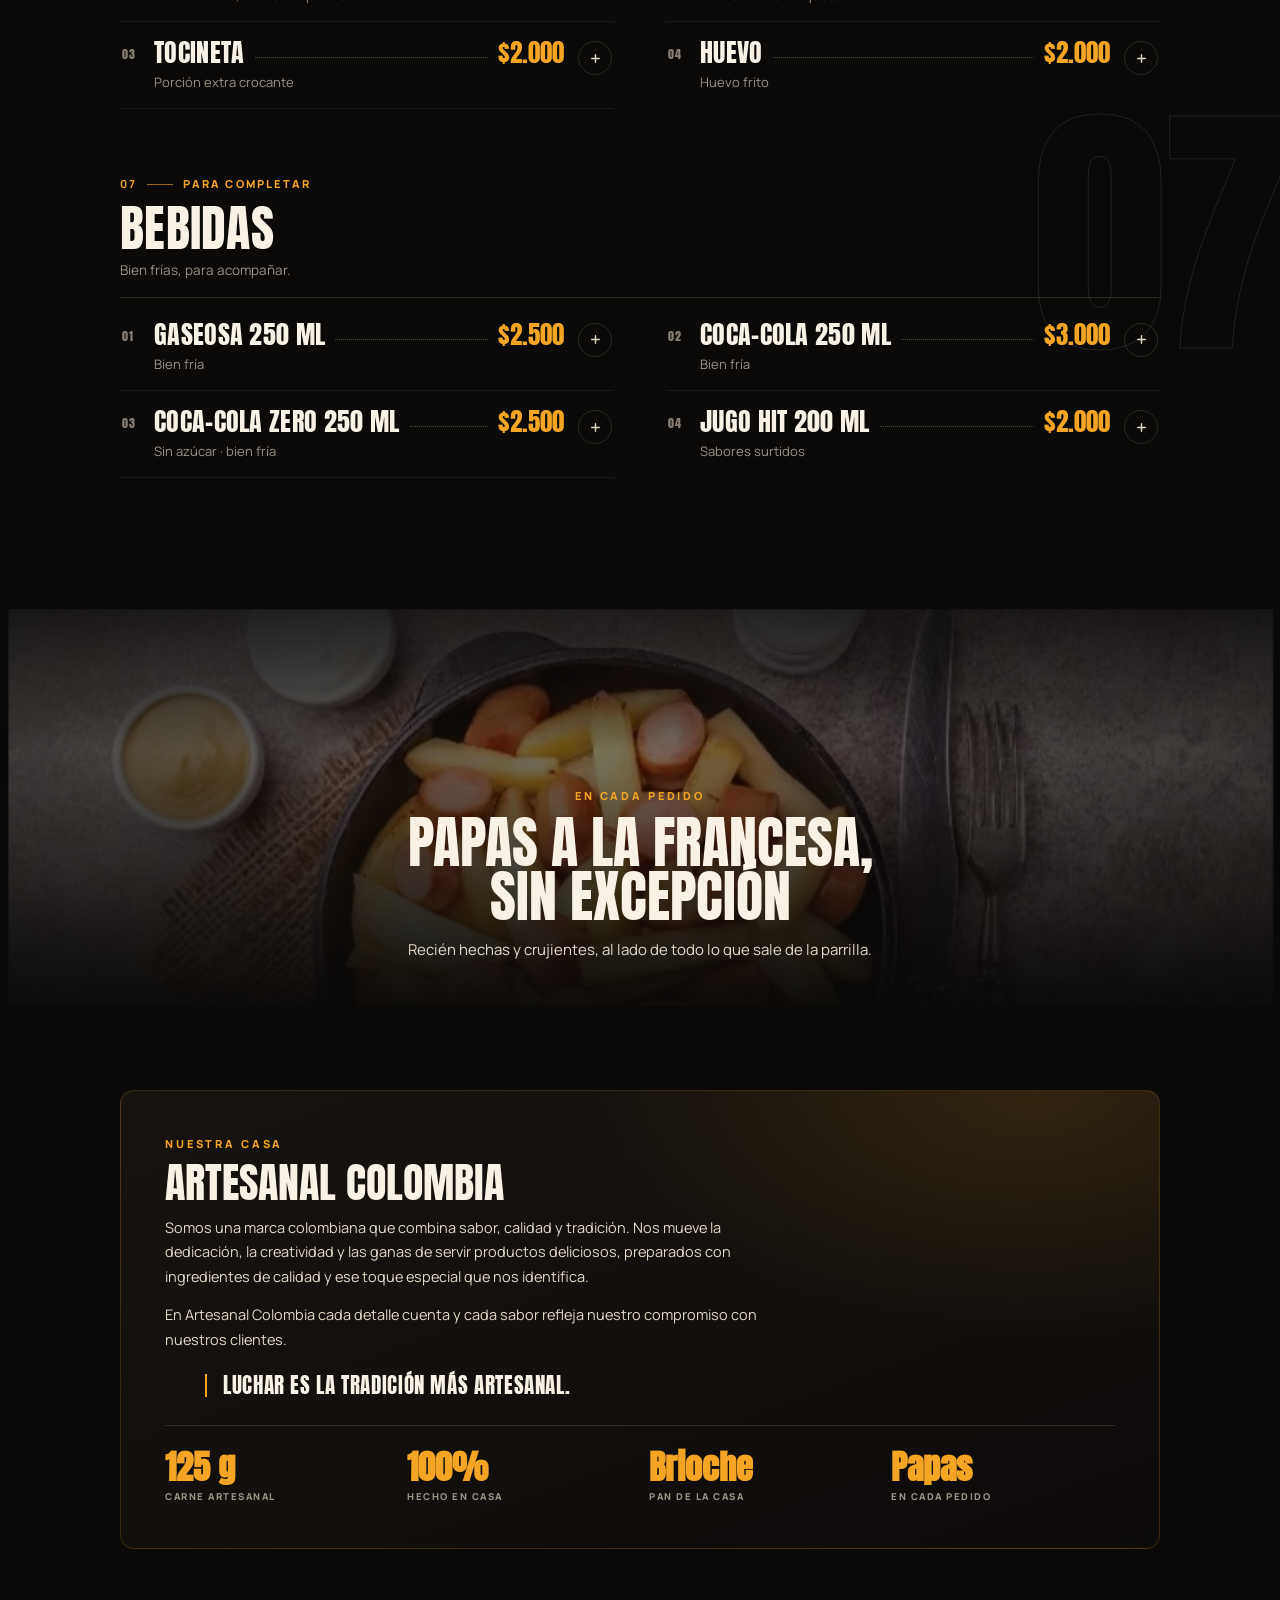
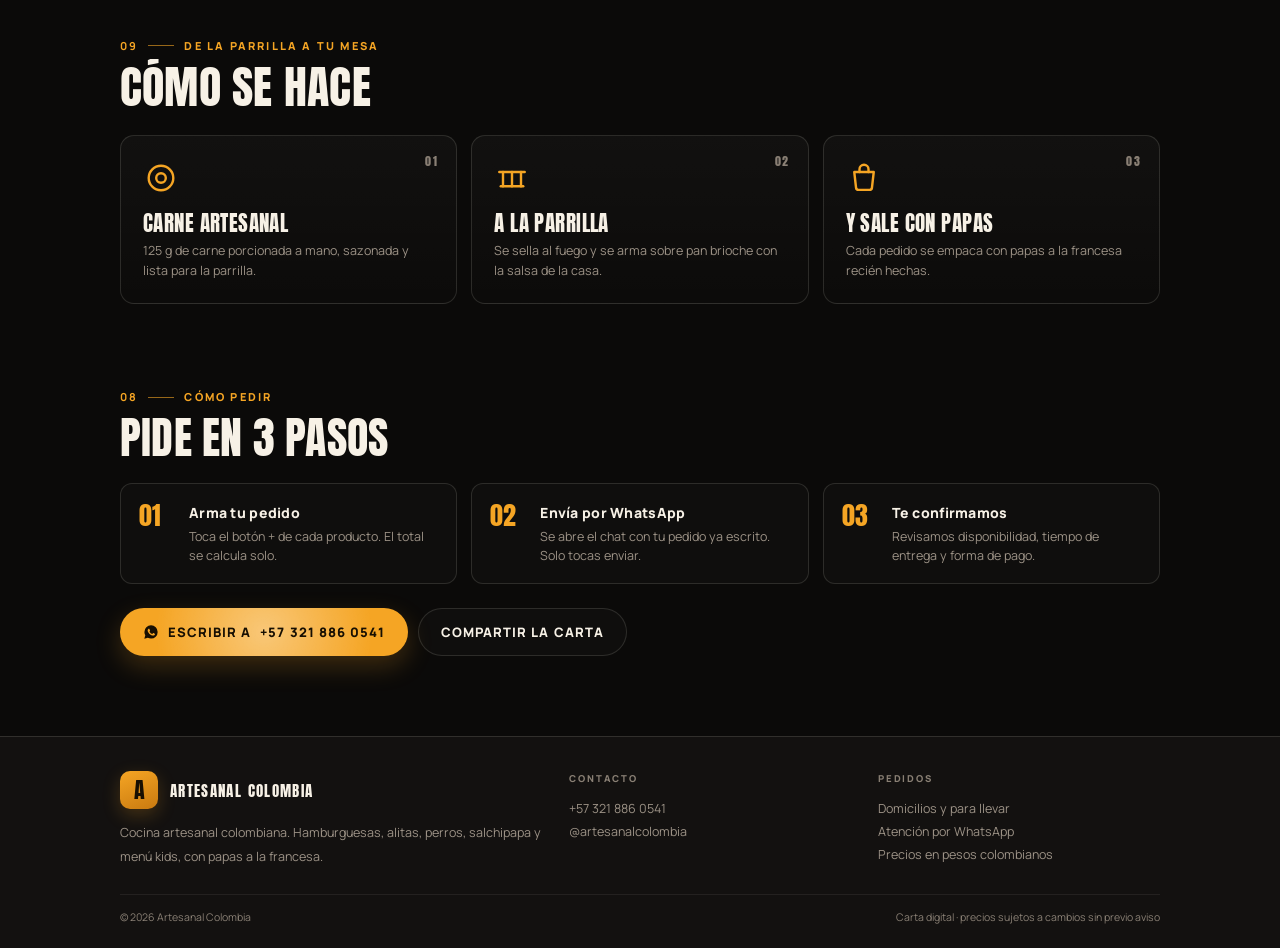
==== commit 44a202fc: "v3: grano, numeros fantasma, mascaras, parallax, banda a sangre, proceso y video del hero" ====
--- a/index.html
+++ b/index.html
@@ -251,6 +251,11 @@
   background:radial-gradient(circle at 50% 40%,#2A2119,#141110 58%,#0B0A09 82%);
 }
 .hero__img img{width:100%;height:100%;object-fit:cover}
+.hero__video{
+  position:absolute;inset:0;width:100%;height:100%;object-fit:cover;
+  opacity:0;transition:opacity .8s var(--ease);pointer-events:none;
+}
+.hero__video.is-on{opacity:1}
 .seal{
   position:absolute;right:-2px;bottom:2px;width:104px;height:104px;
   display:grid;place-items:center;border-radius:50%;
@@ -567,6 +572,151 @@
 .reveal.in{opacity:1;transform:none}
 @media (prefers-reduced-motion:reduce){.reveal{opacity:1;transform:none;transition:none}}
 
+/* ============================================================
+   v3 · profundidad, escala y movimiento
+   ============================================================ */
+
+/* ---------- grano y viñeta ---------- */
+.grain{
+  position:fixed;inset:0;z-index:2;pointer-events:none;opacity:.05;
+  background-image:url("data:image/svg+xml,%3Csvg xmlns='http://www.w3.org/2000/svg' width='160' height='160'%3E%3Cfilter id='n'%3E%3CfeTurbulence type='fractalNoise' baseFrequency='0.85' numOctaves='3' stitchTiles='stitch'/%3E%3C/filter%3E%3Crect width='160' height='160' filter='url(%23n)' opacity='0.6'/%3E%3C/svg%3E");
+  background-size:160px 160px;
+}
+.vignette{
+  position:fixed;inset:0;z-index:2;pointer-events:none;
+  background:radial-gradient(125% 100% at 50% 38%,transparent 52%,rgba(0,0,0,.42) 100%);
+}
+@media (prefers-reduced-motion:reduce){.grain,.vignette{display:none}}
+
+/* ---------- luz que respira ---------- */
+.hero::before{animation:breathe 22s ease-in-out infinite alternate}
+@keyframes breathe{
+  from{opacity:.7;transform:scale(1)}
+  to{opacity:1;transform:scale(1.1)}
+}
+@media (prefers-reduced-motion:reduce){.hero::before{animation:none}}
+
+/* ---------- sombra de contacto del hero ---------- */
+.hero__art::after{
+  content:"";position:absolute;left:50%;bottom:-14px;z-index:0;
+  width:58%;height:34px;transform:translateX(-50%);
+  border-radius:50%;filter:blur(20px);background:rgba(0,0,0,.8);
+}
+.hero__img{position:relative;z-index:1}
+
+/* ---------- números fantasma ---------- */
+.sec{position:relative;overflow:hidden}
+.sec__ghost{
+  position:absolute;right:-.03em;top:-.05em;z-index:0;
+  font-family:var(--display);font-size:clamp(150px,23vw,270px);line-height:.78;
+  letter-spacing:-.02em;color:transparent;
+  -webkit-text-stroke:1px rgba(247,241,230,.11);
+  pointer-events:none;user-select:none;will-change:transform;
+}
+.sec > .wrap{position:relative;z-index:1}
+@media print{.sec__ghost{display:none}}
+
+/* ---------- títulos con máscara ---------- */
+.mask{display:block;overflow:hidden;padding-top:.16em;margin-top:-.16em}
+.mask-line{
+  display:block;transform:translateY(112%);
+  transition:transform .9s var(--ease);
+  will-change:transform;
+}
+.reveal.in .mask-line,.mask.is-in .mask-line{transform:none}
+@media (prefers-reduced-motion:reduce){.mask-line{transform:none;transition:none}}
+@media print{.mask-line{transform:none !important}}
+
+/* ---------- banda a sangre ---------- */
+.band{
+  position:relative;margin-top:clamp(52px,7vw,88px);
+  height:clamp(300px,46vw,440px);
+  overflow:hidden;
+}
+.band__inner{
+  position:absolute;inset:0;display:grid;place-items:center;isolation:isolate;
+  clip-path:inset(0 0 100% 0);
+  transition:clip-path 1.05s var(--ease);
+}
+.band.in .band__inner{clip-path:inset(0)}
+.band img{
+  position:absolute;inset:-16% 0;z-index:0;width:100%;height:132%;
+  object-fit:cover;filter:saturate(.86) contrast(1.08) brightness(.72);
+  will-change:transform;
+}
+.band__inner::after{
+  content:"";position:absolute;inset:0;z-index:1;pointer-events:none;
+  background:
+    radial-gradient(62% 62% at 50% 50%,transparent,rgba(11,10,9,.6)),
+    linear-gradient(180deg,rgba(11,10,9,.9),rgba(11,10,9,.34) 42%,rgba(11,10,9,.95));
+}
+.band__txt{position:relative;z-index:2;text-align:center;max-width:760px;padding:0 var(--pad)}
+.band__txt h2{
+  font-family:var(--display);font-weight:400;text-transform:uppercase;
+  font-size:clamp(30px,5.6vw,56px);line-height:.96;margin-top:12px;
+}
+.band__txt p{
+  margin-top:14px;color:var(--cream-2);
+  font-size:clamp(13px,1.5vw,15px);line-height:1.6;
+}
+@media (prefers-reduced-motion:reduce){.band{clip-path:none;transition:none}}
+@media print{.band{clip-path:none;height:60mm}}
+
+/* ---------- foto que sigue al cursor ---------- */
+.peek{
+  position:fixed;top:0;left:0;width:176px;height:176px;z-index:65;
+  border-radius:14px;overflow:hidden;pointer-events:none;
+  border:1px solid rgba(245,165,36,.28);
+  box-shadow:0 26px 60px rgba(0,0,0,.7);
+  opacity:0;transition:opacity .22s var(--ease);
+}
+.peek img{width:100%;height:100%;object-fit:cover}
+.peek.is-on{opacity:1}
+@media (hover:none),(max-width:899px){.peek{display:none}}
+@media (prefers-reduced-motion:reduce){.peek{display:none}}
+
+/* ---------- luz que sigue al cursor en botones ---------- */
+.btn--primary{
+  background-image:radial-gradient(150px 150px at var(--mx,50%) var(--my,50%),
+    rgba(255,255,255,.38),transparent 72%);
+}
+.btn--primary:hover{background-color:#FFB63A}
+
+/* ---------- filas que entran escalonadas ---------- */
+.menu .row{
+  opacity:0;transform:translateX(20px);
+  transition:opacity .55s var(--ease),transform .55s var(--ease);
+}
+.menu .row.in{opacity:1;transform:none}
+@media (prefers-reduced-motion:reduce){
+  .menu .row{opacity:1;transform:none;transition:none}
+}
+@media print{.menu .row{opacity:1 !important;transform:none !important}}
+
+/* ---------- sección de proceso ---------- */
+.process{padding:clamp(52px,7vw,88px) 0 0}
+.process__grid{display:grid;gap:14px;margin-top:28px}
+.proc{
+  position:relative;padding:24px 22px 22px;border-radius:14px;
+  border:1px solid var(--line);
+  background:linear-gradient(180deg,rgba(255,255,255,.032),rgba(255,255,255,.006));
+}
+.proc__n{
+  position:absolute;right:18px;top:16px;
+  font-family:var(--display);font-size:12px;letter-spacing:.12em;color:var(--muted-2);
+}
+.proc__ico{width:36px;height:36px;color:var(--amber);margin-bottom:16px;display:block}
+.proc h3{
+  font-family:var(--display);font-weight:400;font-size:21px;
+  text-transform:uppercase;letter-spacing:.02em;line-height:1.05;
+}
+.proc p{font-size:12.5px;color:var(--muted);line-height:1.6;margin-top:7px}
+@media (min-width:700px){.process__grid{grid-template-columns:repeat(3,1fr)}}
+
+/* ---------- rebote del contador ---------- */
+@keyframes pop{0%{transform:scale(1)}40%{transform:scale(1.2)}100%{transform:scale(1)}}
+.cartbar__info b.is-pop{animation:pop .36s var(--ease)}
+
 /* ============================ responsive ============================ */
 @media (min-width:620px){
   .stats{grid-template-columns:repeat(4,1fr)}
@@ -597,6 +747,9 @@
   html,body{background:#0B0A09 !important;color:#F7F1E6;width:auto}
   *{-webkit-print-color-adjust:exact;print-color-adjust:exact}
   .topbar,.nav,.cartbar,.sheet,.overlay,.toast,.btn--ghost,.icon-btn,.seal{display:none !important}
+  .grain,.vignette,.peek,.hero__video,.sec__ghost{display:none !important}
+  .band__inner{clip-path:none !important}
+  .band{height:60mm;margin-top:6mm}
   .wrap{max-width:none;padding:0 13mm}
 
   main{padding:0}
@@ -665,6 +818,8 @@
 </style>
 </head>
 <body>
+<div class="grain" aria-hidden="true"></div>
+<div class="vignette" aria-hidden="true"></div>
 
 <header class="topbar">
   <div class="wrap topbar__in">
@@ -732,6 +887,11 @@
             <source type="image/webp" srcset="assets/img/burger-casa.webp">
             <img src="assets/img/burger-casa.jpg" alt="Hamburguesa De la Casa: pan brioche, carne artesanal de 125 g, cheddar fundido y tocineta" width="720" height="500" fetchpriority="high">
           </picture>
+          <video class="hero__video" id="heroVideo" muted loop playsinline preload="none"
+                 poster="assets/img/burger-casa.avif" aria-hidden="true" tabindex="-1">
+            <source src="assets/video/hero-loop.webm" type="video/webm">
+            <source src="assets/video/hero-loop.mp4" type="video/mp4">
+          </video>
         </div>
         <div class="seal" aria-hidden="true">
           <svg class="seal__ring" viewBox="0 0 120 120">
@@ -851,6 +1011,22 @@
         </div>
       </div>
       <ul class="menu" id="menu-bebidas"></ul>
+    </div>
+  </section>
+
+  <!-- ======================= BANDA ======================= -->
+  <section class="band" id="banda">
+    <div class="band__inner">
+      <picture>
+        <source type="image/avif" srcset="assets/img/salchipapa.avif">
+        <source type="image/webp" srcset="assets/img/salchipapa.webp">
+        <img src="assets/img/salchipapa.jpg" alt="Salchipapa recién hecha con salchicha, tocineta y queso fundido" loading="lazy" width="775" height="535" data-parallax="0.12">
+      </picture>
+      <div class="band__txt">
+        <div class="kicker">En cada pedido</div>
+        <h2>Papas a la francesa,<br>sin excepción</h2>
+        <p>Recién hechas y crujientes, al lado de todo lo que sale de la parrilla.</p>
+      </div>
     </div>
   </section>
 
@@ -876,6 +1052,41 @@
           <div class="stat"><b>Brioche</b><span>Pan de la casa</span></div>
           <div class="stat"><b>Papas</b><span>En cada pedido</span></div>
         </div>
+      </div>
+    </div>
+  </section>
+
+  <!-- ======================= PROCESO ======================= -->
+  <section class="process" id="proceso">
+    <div class="wrap">
+      <div class="sec__index reveal"><b>09</b><i></i>De la parrilla a tu mesa</div>
+      <h2 class="display mask" style="font-size:clamp(30px,5.4vw,46px)">Cómo se hace</h2>
+      <div class="process__grid">
+        <article class="proc reveal">
+          <span class="proc__n">01</span>
+          <svg class="proc__ico" viewBox="0 0 24 24" fill="none" stroke="currentColor" stroke-width="1.6" stroke-linecap="round" stroke-linejoin="round" aria-hidden="true">
+            <circle cx="12" cy="12" r="8.2"/><circle cx="12" cy="12" r="3.2"/>
+          </svg>
+          <h3>Carne artesanal</h3>
+          <p>125 g de carne porcionada a mano, sazonada y lista para la parrilla.</p>
+        </article>
+        <article class="proc reveal">
+          <span class="proc__n">02</span>
+          <svg class="proc__ico" viewBox="0 0 24 24" fill="none" stroke="currentColor" stroke-width="1.6" stroke-linecap="round" stroke-linejoin="round" aria-hidden="true">
+            <path d="M3.5 8h17"/><path d="M6 8v9.5M12 8v9.5M18 8v9.5"/><path d="M4.5 17.5h15"/>
+          </svg>
+          <h3>A la parrilla</h3>
+          <p>Se sella al fuego y se arma sobre pan brioche con la salsa de la casa.</p>
+        </article>
+        <article class="proc reveal">
+          <span class="proc__n">03</span>
+          <svg class="proc__ico" viewBox="0 0 24 24" fill="none" stroke="currentColor" stroke-width="1.6" stroke-linecap="round" stroke-linejoin="round" aria-hidden="true">
+            <path d="M5.5 8h13l-1.2 10.5a1.6 1.6 0 0 1-1.6 1.4H8.3a1.6 1.6 0 0 1-1.6-1.4L5.5 8Z"/>
+            <path d="M9 8V6.2A3 3 0 0 1 15 6.2V8"/>
+          </svg>
+          <h3>Y sale con papas</h3>
+          <p>Cada pedido se empaca con papas a la francesa recién hechas.</p>
+        </article>
       </div>
     </div>
   </section>
@@ -1012,6 +1223,8 @@
     <p class="fineprint">Se abre WhatsApp con tu pedido escrito. Nosotros confirmamos disponibilidad y tiempo de entrega.</p>
   </div>
 </section>
+
+<div class="peek" id="peek" aria-hidden="true"><img src="assets/img/burger-casa.jpg" alt=""></div>
 
 <div class="toast" id="toast" role="status" aria-live="polite"></div>
 
@@ -1215,6 +1428,7 @@
      ========================================================= */
   var bar = $("#cartbar"), countEl = $("#cartCount"), totalEl = $("#cartTotal");
   var linesEl = $("#cartLines"), emptyEl = $("#cartEmpty"), sheetTotal = $("#sheetTotal");
+  var lastCount = -1;
 
   /* ---------- número que cuenta, no que salta ---------- */
   var reduceMotion = window.matchMedia("(prefers-reduced-motion: reduce)");
@@ -1239,6 +1453,12 @@
     bar.classList.toggle("is-open", c > 0);
     bar.setAttribute("aria-hidden", c > 0 ? "false" : "true");
     countEl.textContent = c === 1 ? "1 producto" : c + " productos";
+    if (lastCount >= 0 && c !== lastCount) {
+      countEl.classList.remove("is-pop");
+      void countEl.offsetWidth;
+      countEl.classList.add("is-pop");
+    }
+    lastCount = c;
     tweenMoney(totalEl, t);
     tweenMoney(sheetTotal, t);
 
@@ -1486,12 +1706,13 @@
   window.addEventListener("scroll", function () {
     if (ticking) return;
     ticking = true;
-    requestAnimationFrame(function () { setActive(); ticking = false; });
+    requestAnimationFrame(function () { setActive(); parallax(); ticking = false; });
   }, { passive: true });
 
   window.addEventListener("resize", function () {
     setActive();
     updateProgress();
+    parallax();
   });
 
   navIn.addEventListener("scroll", function () {
@@ -1515,6 +1736,168 @@
     $$(".reveal").forEach(function (el) { el.classList.add("in"); });
   }
 
+  /* =========================================================
+     v3 · profundidad, escala y detalles
+     ========================================================= */
+  var canHover = window.matchMedia("(hover:hover) and (pointer:fine)").matches;
+  var saveData = !!(navigator.connection && navigator.connection.saveData);
+  var motionOK = !reduceMotion.matches;
+
+  /* ---------- números fantasma ---------- */
+  $$(".sec").forEach(function (sec) {
+    var idx = sec.querySelector(".sec__index b");
+    if (!idx) return;
+    var g = document.createElement("span");
+    g.className = "sec__ghost";
+    g.setAttribute("aria-hidden", "true");
+    g.textContent = idx.textContent;
+    g.dataset.parallax = "0.05";
+    sec.insertBefore(g, sec.firstChild);
+  });
+
+  /* ---------- títulos enmascarados ---------- */
+  $$(".sec__head h2, .how h2, .process h2").forEach(function (h) {
+    if (h.querySelector(".mask-line")) return;
+    var s = document.createElement("span");
+    s.className = "mask-line";
+    s.textContent = h.textContent;
+    h.textContent = "";
+    h.appendChild(s);
+    h.classList.add("mask");
+  });
+
+  /* ---------- parallax ---------- */
+  var heroArt = $(".hero__art");
+  if (heroArt) heroArt.dataset.parallax = "0.09";
+  var paraEls = $$("[data-parallax]");
+
+  function parallax() {
+    if (!motionOK) return;
+    var vh = window.innerHeight;
+    for (var i = 0; i < paraEls.length; i++) {
+      var el = paraEls[i];
+      var r = el.getBoundingClientRect();
+      if (r.bottom < -260 || r.top > vh + 260) continue;
+      var k = parseFloat(el.dataset.parallax) || 0.06;
+      var d = r.top + r.height / 2 - vh / 2;
+      el.style.transform = "translate3d(0," + (-d * k).toFixed(2) + "px,0)";
+    }
+  }
+
+  /* ---------- banda que se abre ---------- */
+  var bandEl = $("#banda");
+  if (bandEl) {
+    if ("IntersectionObserver" in window) {
+      var bandObs = new IntersectionObserver(function (es) {
+        es.forEach(function (e) {
+          if (e.isIntersecting) { bandEl.classList.add("in"); bandObs.disconnect(); }
+        });
+      }, { threshold: 0.12 });
+      bandObs.observe(bandEl);
+    } else { bandEl.classList.add("in"); }
+  }
+
+  /* ---------- máscaras que suben ---------- */
+  if ("IntersectionObserver" in window) {
+    var maskObs = new IntersectionObserver(function (entries) {
+      entries.forEach(function (en) {
+        if (en.isIntersecting) { en.target.classList.add("is-in"); maskObs.unobserve(en.target); }
+      });
+    }, { threshold: 0.15 });
+    $$(".mask").forEach(function (m) { maskObs.observe(m); });
+  } else {
+    $$(".mask").forEach(function (m) { m.classList.add("is-in"); });
+  }
+
+  /* ---------- filas escalonadas ---------- */
+  if ("IntersectionObserver" in window && motionOK) {
+    var rowObs = new IntersectionObserver(function (entries) {
+      entries.forEach(function (en) {
+        if (en.isIntersecting) { en.target.classList.add("in"); rowObs.unobserve(en.target); }
+      });
+    }, { rootMargin: "0px 0px -4% 0px", threshold: 0.06 });
+    $$(".menu .row").forEach(function (r, i) {
+      r.style.transitionDelay = (i % 6) * 55 + "ms";
+      rowObs.observe(r);
+    });
+  } else {
+    $$(".menu .row").forEach(function (r) { r.classList.add("in"); });
+  }
+
+  /* ---------- foto que sigue al cursor ---------- */
+  var peekEl = $("#peek"), peekImg = peekEl ? peekEl.querySelector("img") : null;
+  var PEEK = {
+    hamburguesas: "burger-casa-zoom", alitas: "alitas-crispy", perros: "perros",
+    salchipapa: "salchipapa", kids: "kids-burger",
+    adicionales: "alitas-crispy", bebidas: "salchipapa"
+  };
+  var pkX = 0, pkY = 0, pkTX = 0, pkTY = 0, pkRaf = null, pkOn = false;
+
+  function peekLoop() {
+    pkX += (pkTX - pkX) * 0.17;
+    pkY += (pkTY - pkY) * 0.17;
+    if (peekEl) {
+      var lado = (pkX + 210 > window.innerWidth) ? -1 : 1;
+      peekEl.style.transform =
+        "translate3d(" + (pkX + lado * 104).toFixed(1) + "px," + (pkY - 12).toFixed(1) + "px,0) translate(-50%,-50%)";
+    }
+    if (pkOn || Math.abs(pkTX - pkX) > 0.8) pkRaf = requestAnimationFrame(peekLoop);
+    else pkRaf = null;
+  }
+
+  if (peekEl && peekImg && canHover && motionOK) {
+    document.addEventListener("mousemove", function (e) {
+      pkTX = e.clientX; pkTY = e.clientY;
+      if (!pkRaf) { pkX = pkTX; pkY = pkTY; pkRaf = requestAnimationFrame(peekLoop); }
+    }, { passive: true });
+
+    $$(".row__btn").forEach(function (btn) {
+      var sec = btn.closest(".sec");
+      var key = sec ? sec.id : "";
+      btn.addEventListener("mouseenter", function () {
+        var name = PEEK[key] || "burger-casa";
+        peekImg.src = "assets/img/" + name + ".webp";
+        pkOn = true;
+        peekEl.classList.add("is-on");
+        if (!pkRaf) pkRaf = requestAnimationFrame(peekLoop);
+      });
+      btn.addEventListener("mouseleave", function () {
+        pkOn = false;
+        peekEl.classList.remove("is-on");
+      });
+    });
+  }
+
+  /* ---------- luz que sigue al cursor ---------- */
+  if (canHover && motionOK) {
+    $$(".btn--primary").forEach(function (btn) {
+      btn.addEventListener("pointermove", function (e) {
+        var r = btn.getBoundingClientRect();
+        btn.style.setProperty("--mx", ((e.clientX - r.left) / r.width * 100).toFixed(1) + "%");
+        btn.style.setProperty("--my", ((e.clientY - r.top) / r.height * 100).toFixed(1) + "%");
+      });
+    });
+  }
+
+  /* ---------- video del hero ---------- */
+  var heroVideo = $("#heroVideo");
+  if (heroVideo && motionOK && !saveData) {
+    heroVideo.addEventListener("playing", function () {
+      heroVideo.classList.add("is-on");
+    }, { once: true });
+    var pr = heroVideo.play();
+    if (pr && pr.catch) pr.catch(function () {});
+
+    if ("IntersectionObserver" in window) {
+      new IntersectionObserver(function (es) {
+        es.forEach(function (e) {
+          if (e.isIntersecting) { var q = heroVideo.play(); if (q && q.catch) q.catch(function () {}); }
+          else heroVideo.pause();
+        });
+      }, { threshold: 0.08 }).observe(heroVideo);
+    }
+  }
+
   $("#year").textContent = new Date().getFullYear();
   render();
 
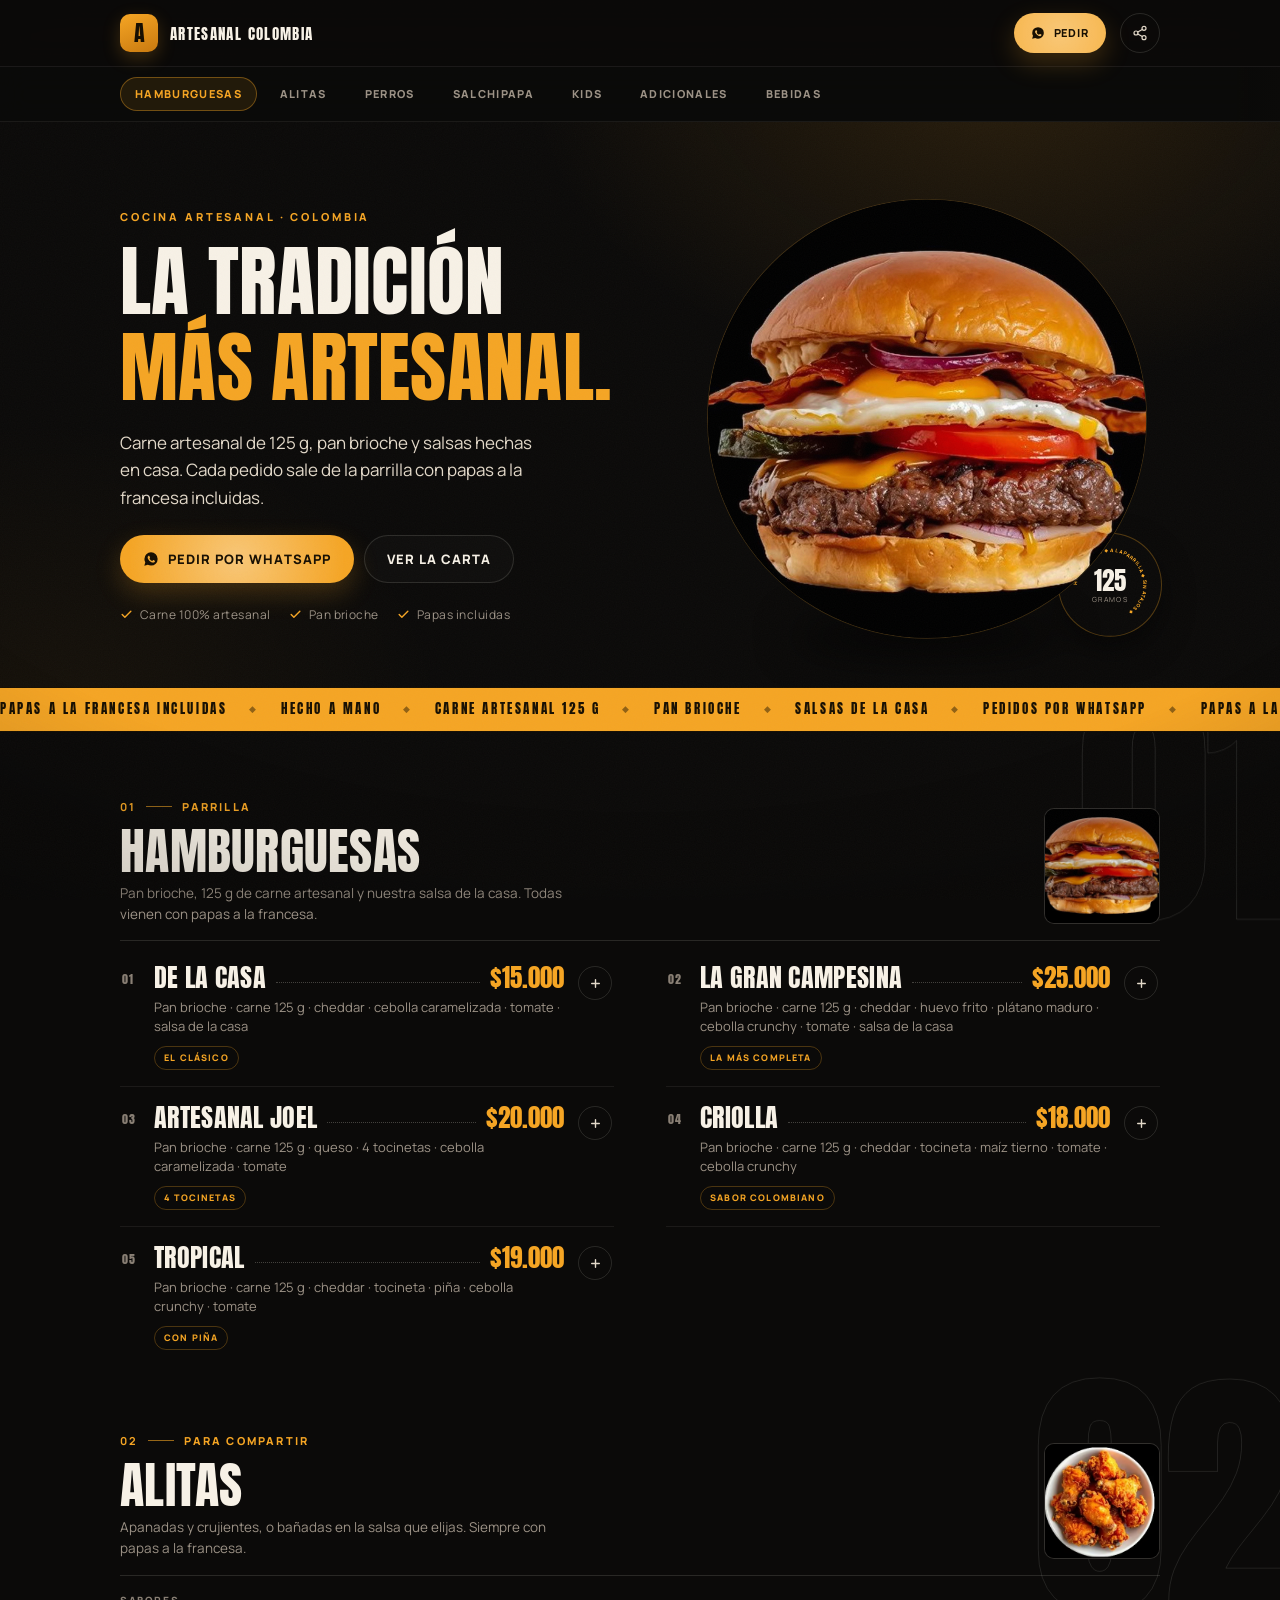
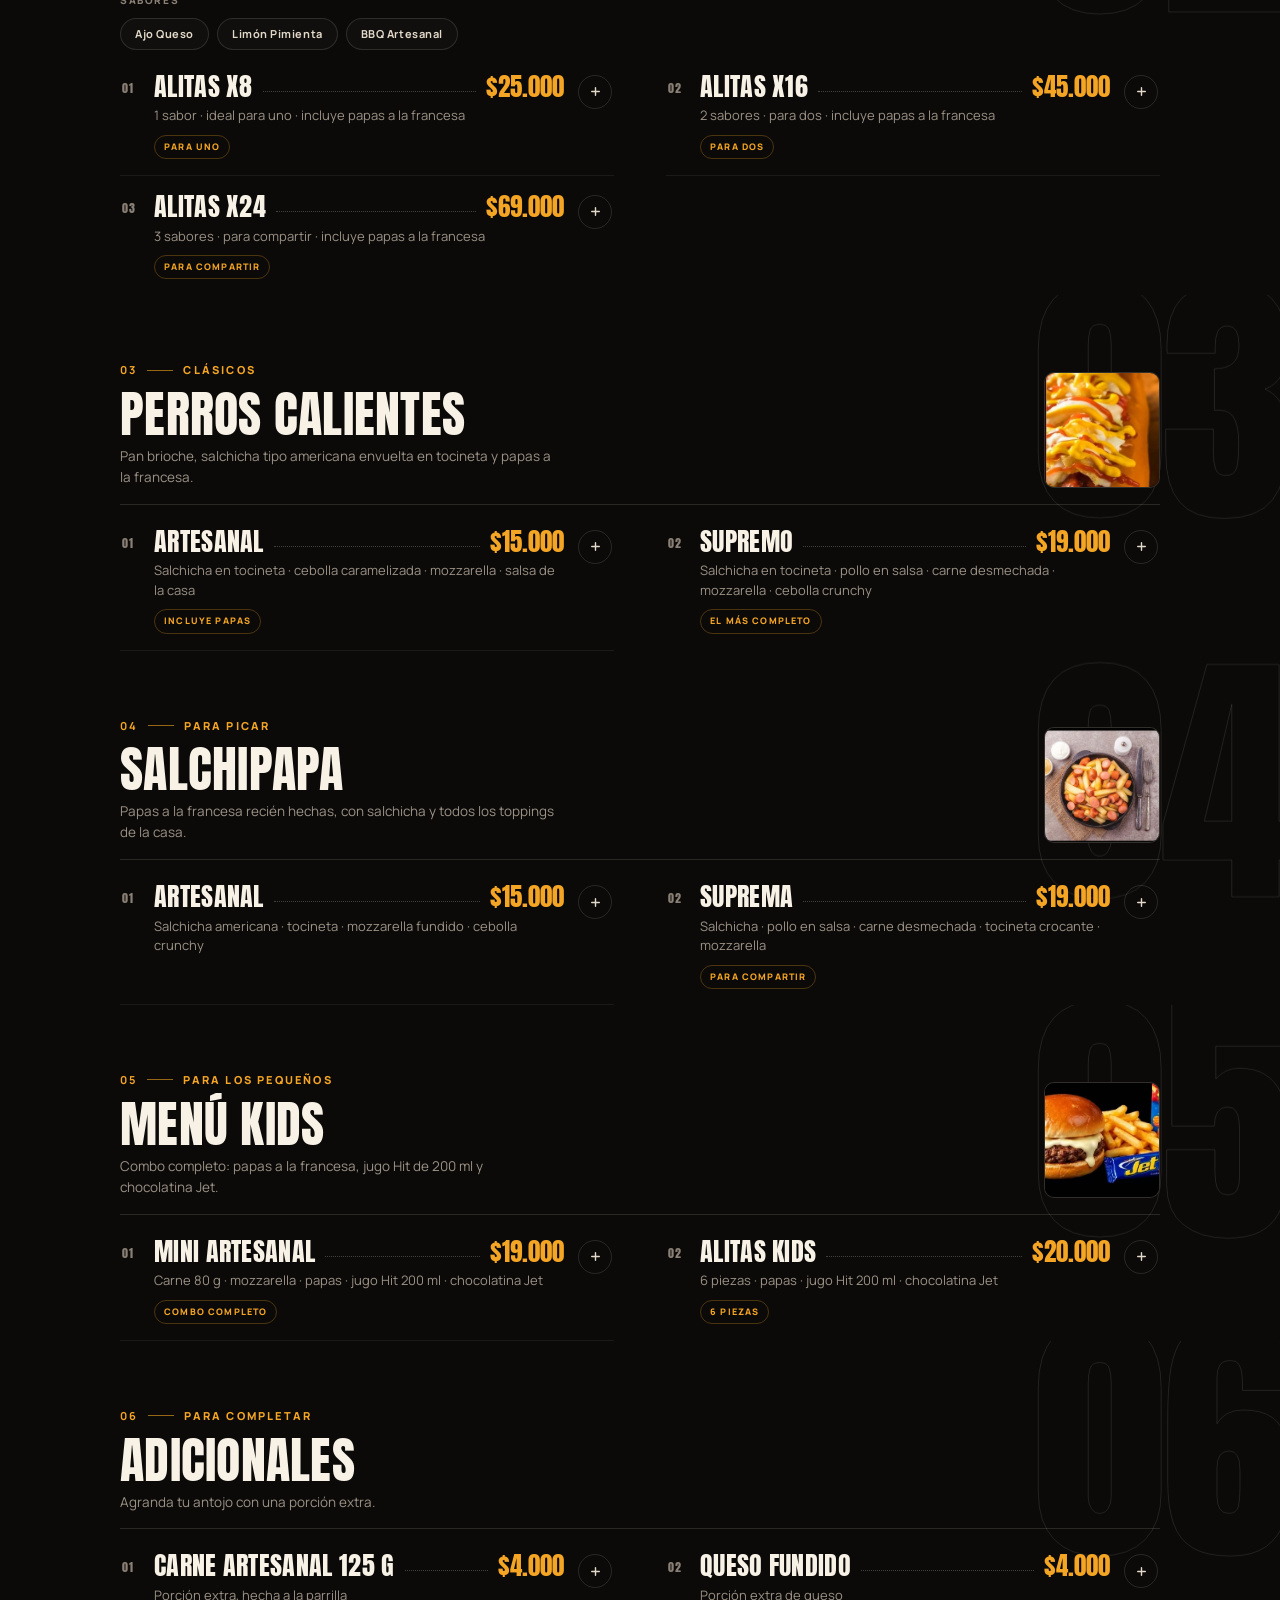
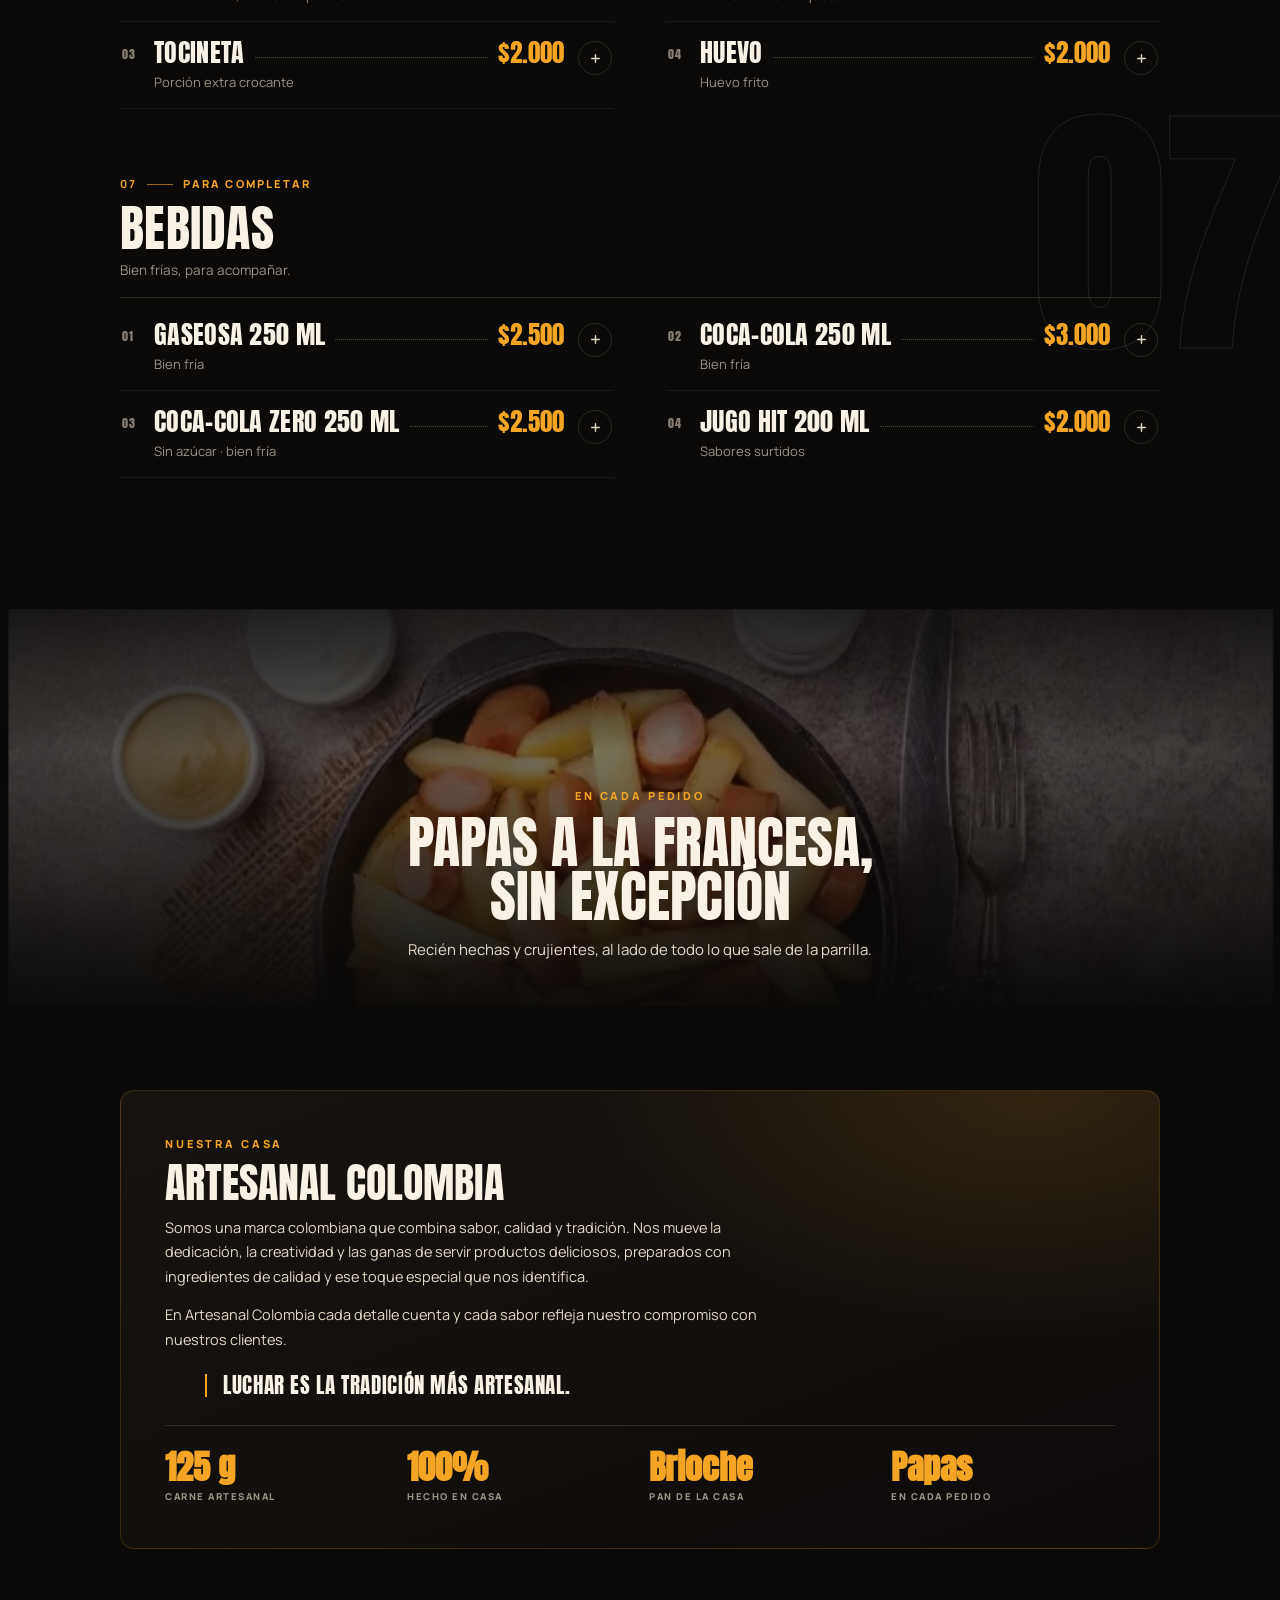
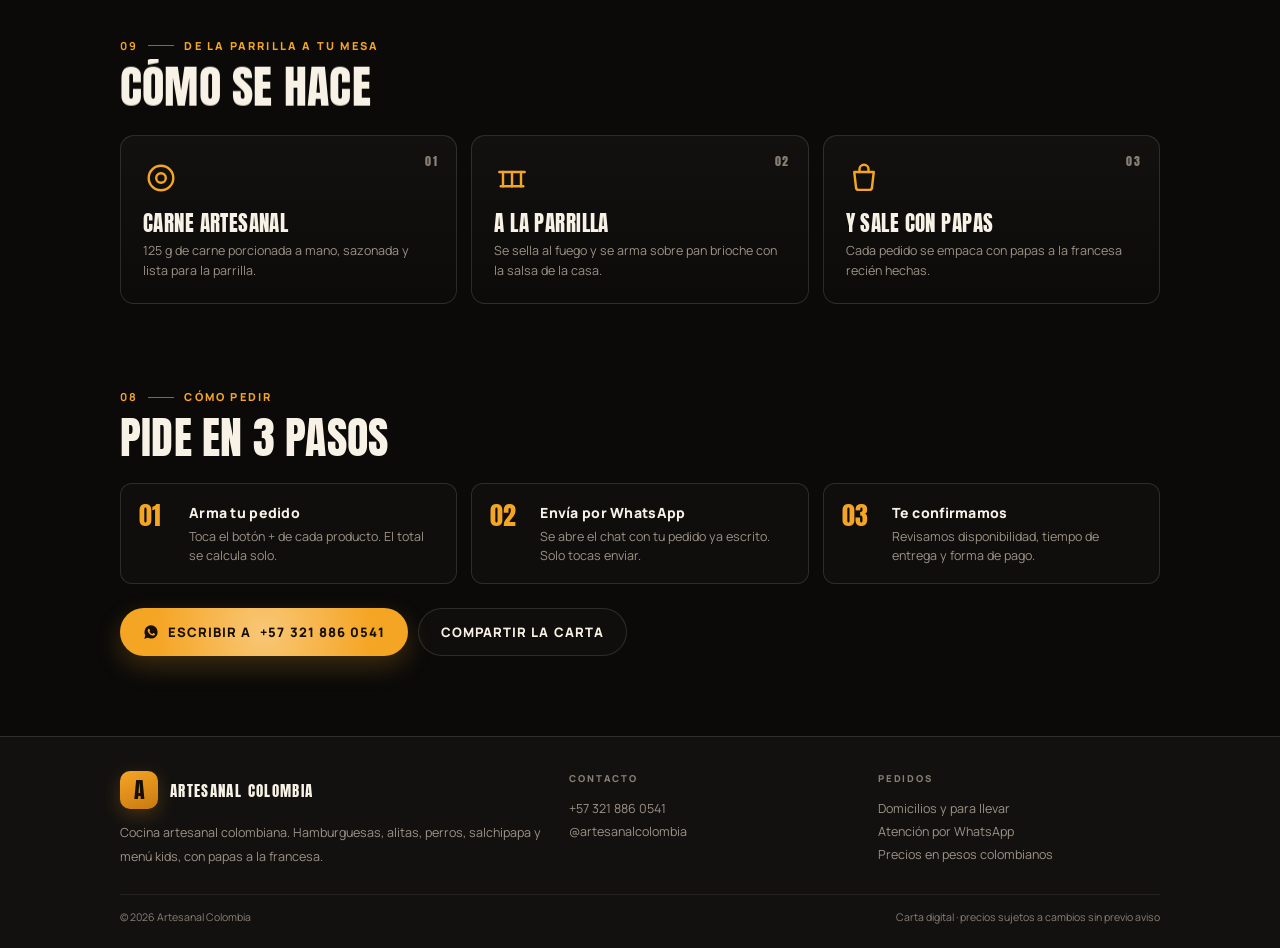
==== commit 3fb95780: "Difiere el video del hero para no competir con la primera pintura" ====
--- a/index.html
+++ b/index.html
@@ -1879,9 +1879,10 @@
     });
   }
 
-  /* ---------- video del hero ---------- */
+  /* ---------- video del hero (diferido: no compite con la primera pintura) ---------- */
   var heroVideo = $("#heroVideo");
-  if (heroVideo && motionOK && !saveData) {
+  function startHeroVideo() {
+    if (!heroVideo || !motionOK || saveData) return;
     heroVideo.addEventListener("playing", function () {
       heroVideo.classList.add("is-on");
     }, { once: true });
@@ -1897,6 +1898,11 @@
       }, { threshold: 0.08 }).observe(heroVideo);
     }
   }
+  if ("requestIdleCallback" in window) {
+    requestIdleCallback(startHeroVideo, { timeout: 1800 });
+  } else {
+    setTimeout(startHeroVideo, 1200);
+  }
 
   $("#year").textContent = new Date().getFullYear();
   render();
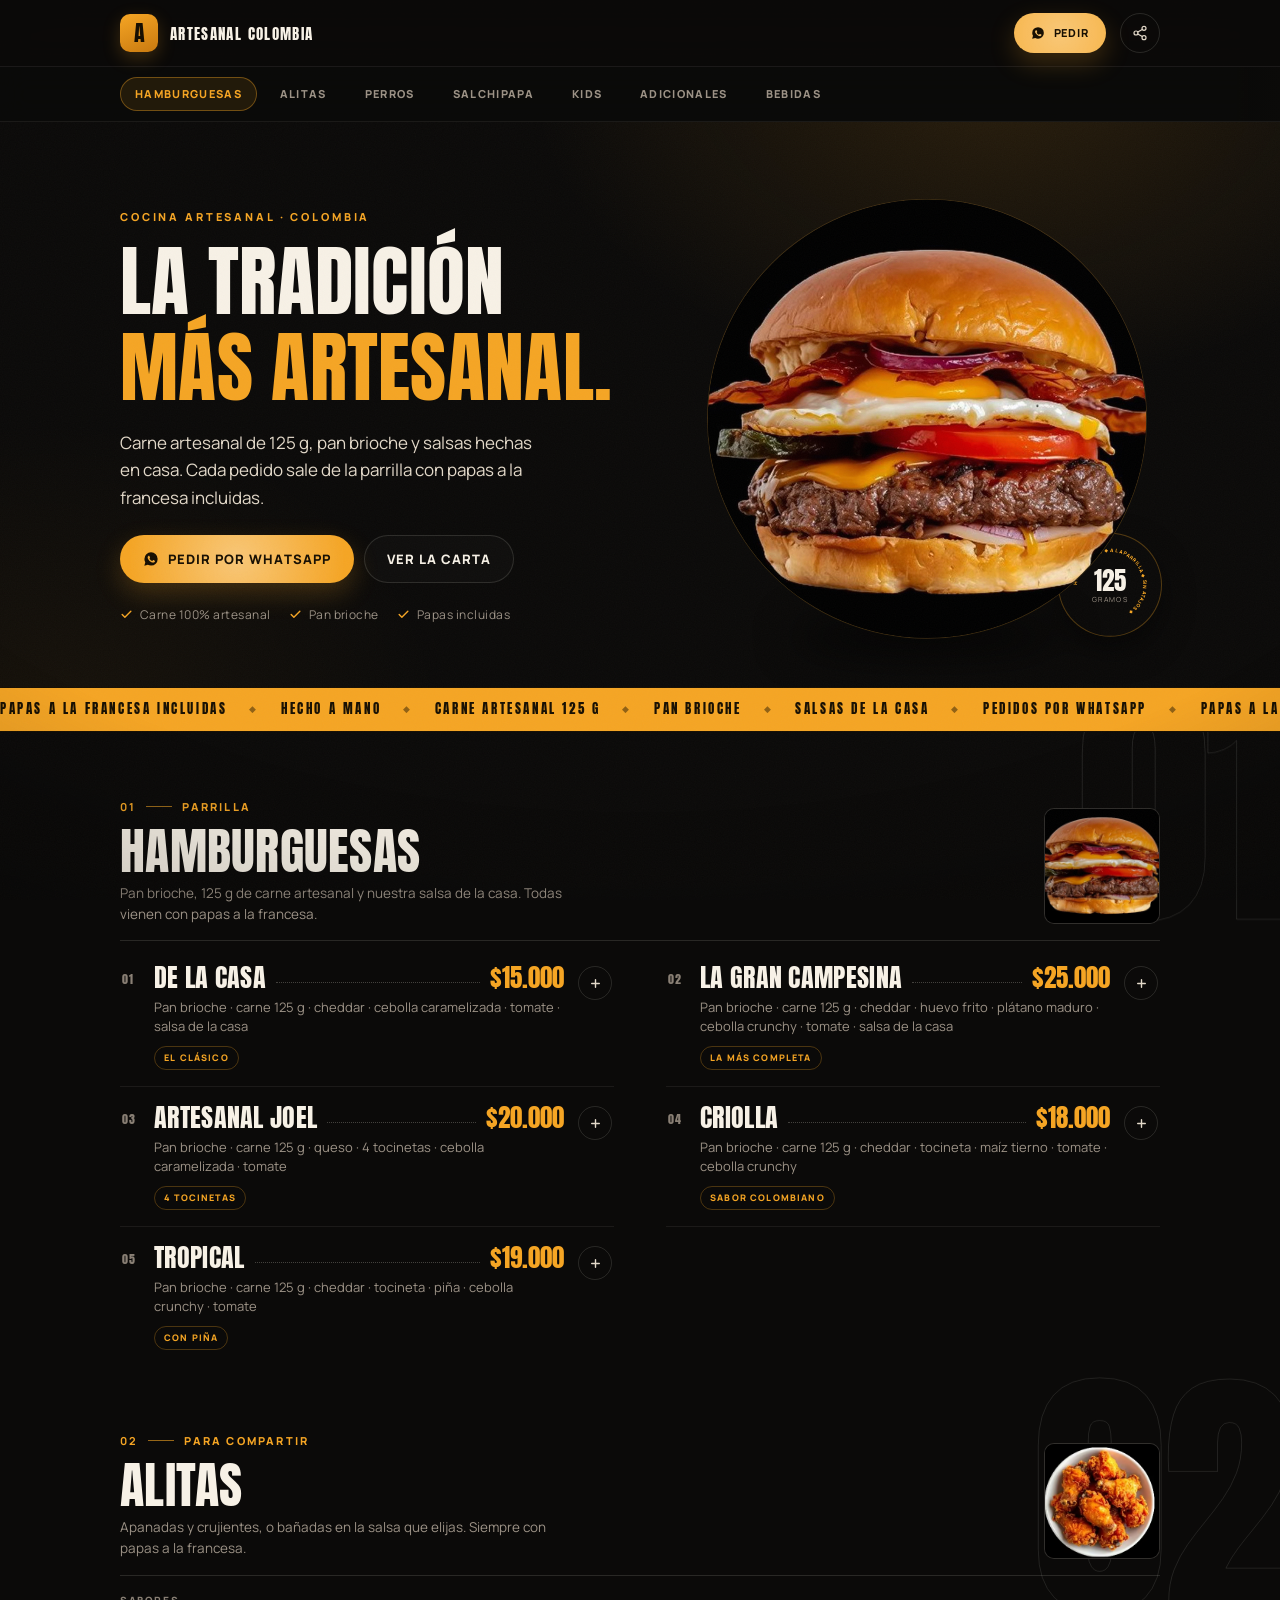
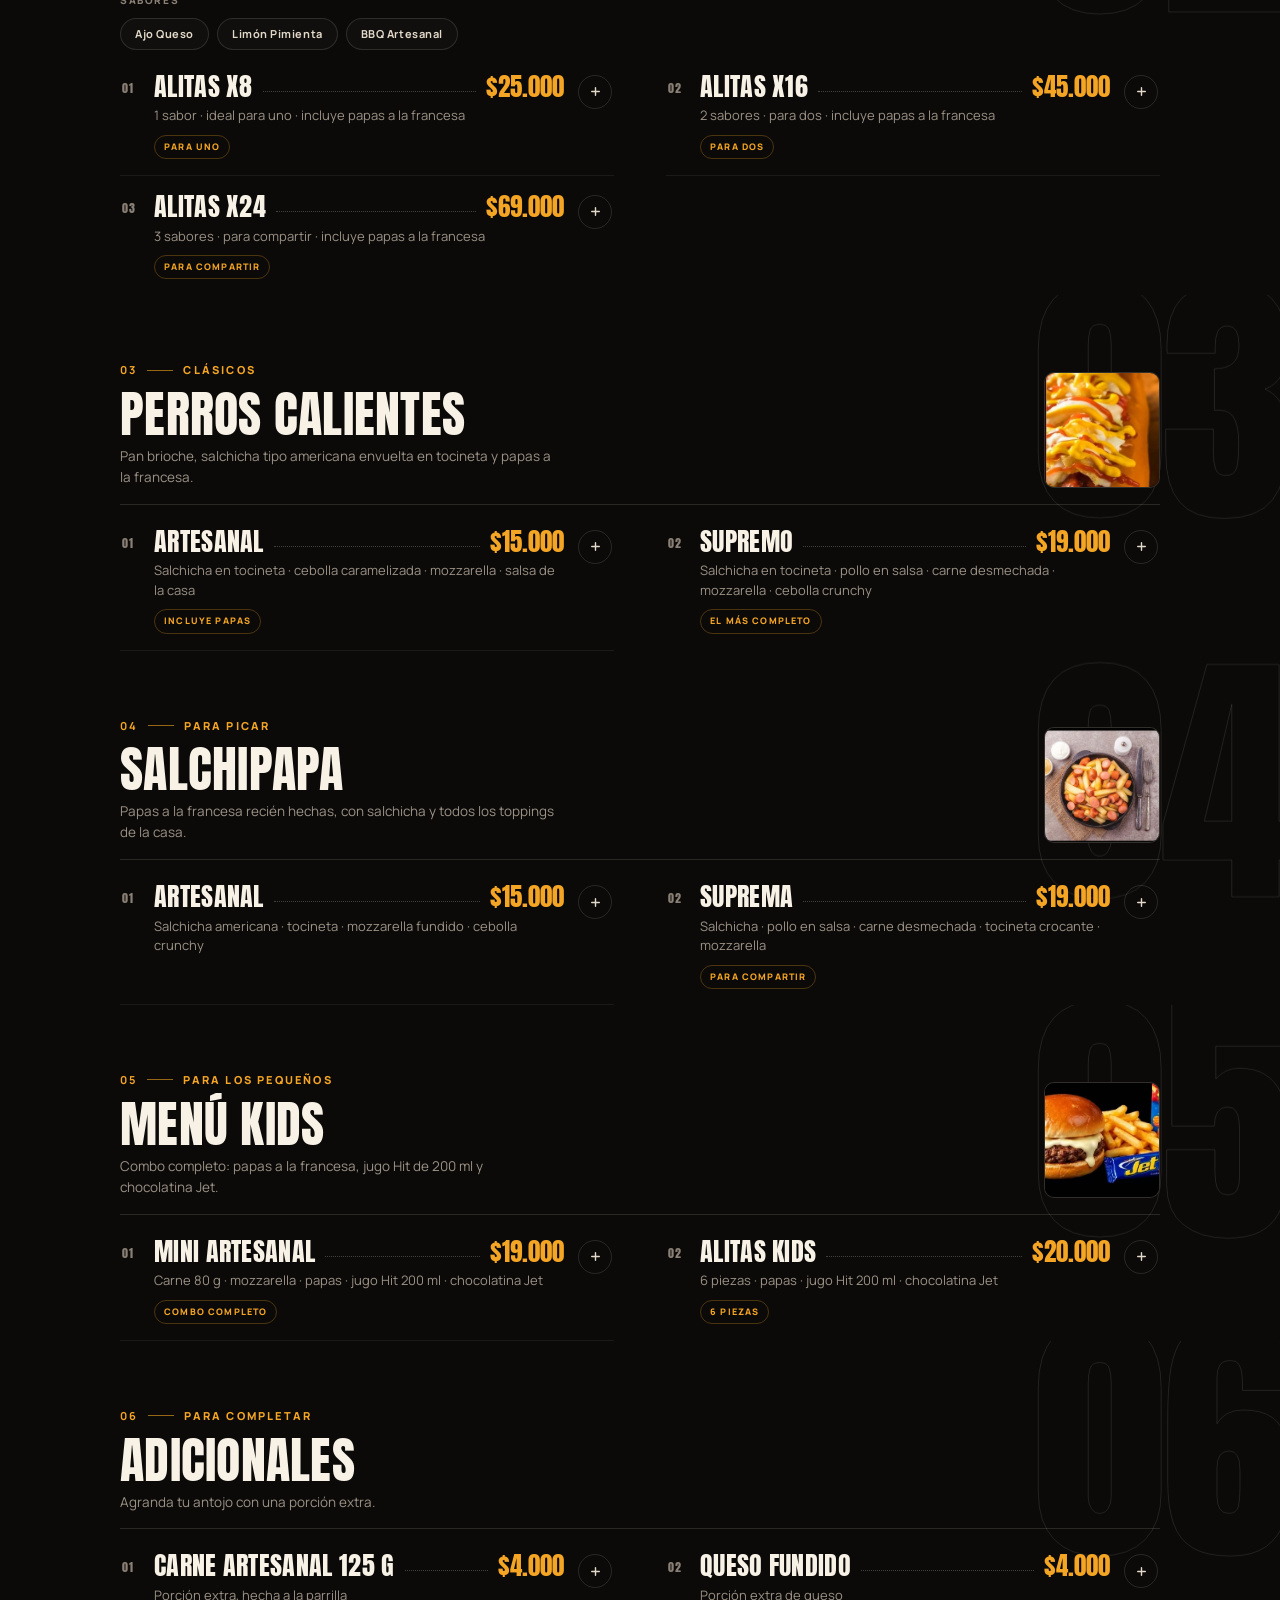
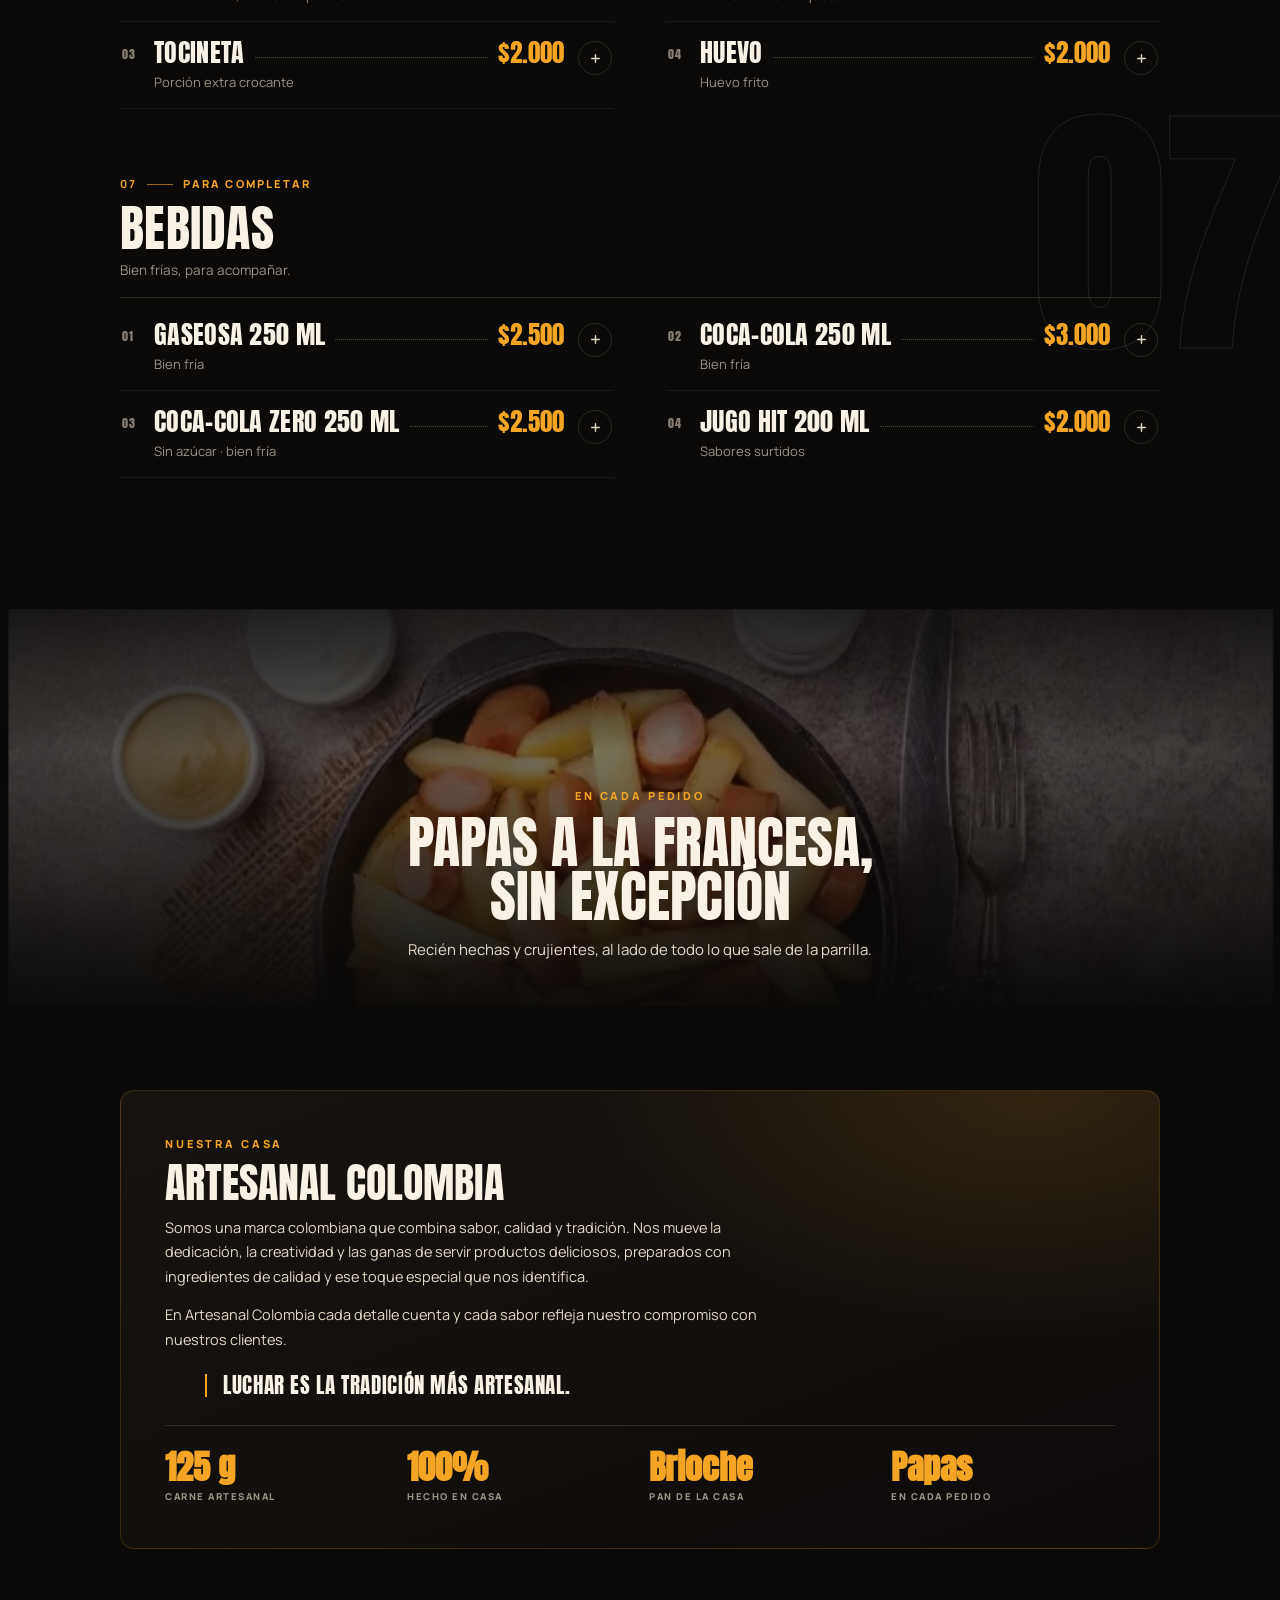
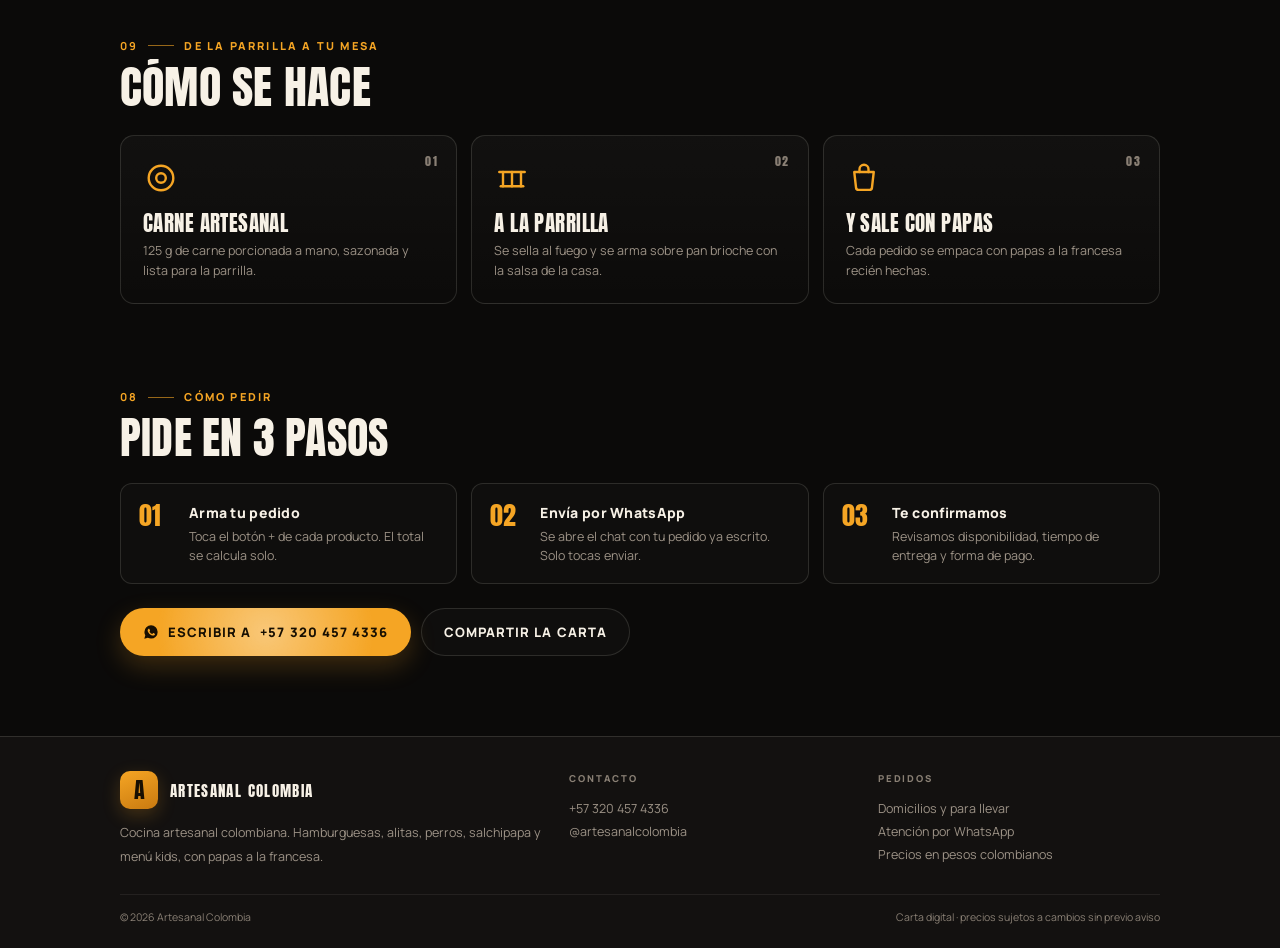
==== commit c178981d: "Actualiza el numero de WhatsApp a 320 457 4336" ====
--- a/index.html
+++ b/index.html
@@ -1122,7 +1122,7 @@
       <div class="how__cta">
         <a class="btn btn--primary" data-wa href="#pedido" data-wa-text-custom="Hola, quiero ver la carta y hacer un pedido.">
           <svg width="16" height="16" viewBox="0 0 24 24" fill="currentColor" aria-hidden="true"><path d="M12.04 2A9.9 9.9 0 0 0 2.1 11.9c0 1.76.46 3.48 1.34 5L2 22l5.25-1.38a9.9 9.9 0 0 0 4.79 1.22h.01A9.9 9.9 0 0 0 22 11.9 9.9 9.9 0 0 0 12.04 2Zm5.8 14.03c-.24.68-1.4 1.3-1.94 1.35-.5.05-.96.24-3.23-.68-2.72-1.1-4.44-3.9-4.57-4.08-.13-.18-1.09-1.45-1.09-2.77 0-1.31.69-1.96.94-2.23.24-.27.53-.34.7-.34.18 0 .35 0 .5.01.16.01.39-.06.6.46.22.53.75 1.84.82 1.97.07.13.11.29.02.47-.09.18-.13.29-.27.45-.13.16-.28.36-.4.48-.13.13-.27.28-.11.54.16.27.7 1.16 1.5 1.88 1.03.92 1.9 1.2 2.17 1.34.27.13.43.11.59-.07.16-.18.68-.79.86-1.06.18-.27.36-.22.61-.13.24.09 1.55.73 1.82.86.27.13.45.2.51.31.07.11.07.64-.17 1.32Z"/></svg>
-          Escribir a <span data-wa-text>+57 321 886 0541</span>
+          Escribir a <span data-wa-text>+57 320 457 4336</span>
         </a>
         <button class="btn btn--ghost" id="shareBtn2" type="button">Compartir la carta</button>
       </div>
@@ -1145,7 +1145,7 @@
       <div>
         <h4>Contacto</h4>
         <ul>
-          <li><a data-wa href="#" data-wa-text-custom="Hola, quiero hacer un pedido."><span data-wa-text>+57 321 886 0541</span></a></li>
+          <li><a data-wa href="#" data-wa-text-custom="Hola, quiero hacer un pedido."><span data-wa-text>+57 320 457 4336</span></a></li>
           <li><a data-ig href="#">@<span data-ig-text>artesanalcolombia</span></a></li>
         </ul>
       </div>
@@ -1237,8 +1237,8 @@
      ========================================================= */
   var CONFIG = {
     brand: "Artesanal Colombia",
-    whatsapp: "573218860541",          // solo dígitos: 57 + número
-    whatsappDisplay: "+57 321 886 0541",
+    whatsapp: "573204574336",          // solo dígitos: 57 + número
+    whatsappDisplay: "+57 320 457 4336",
     instagram: "artesanalcolombia",
     currency: "COP"
   };
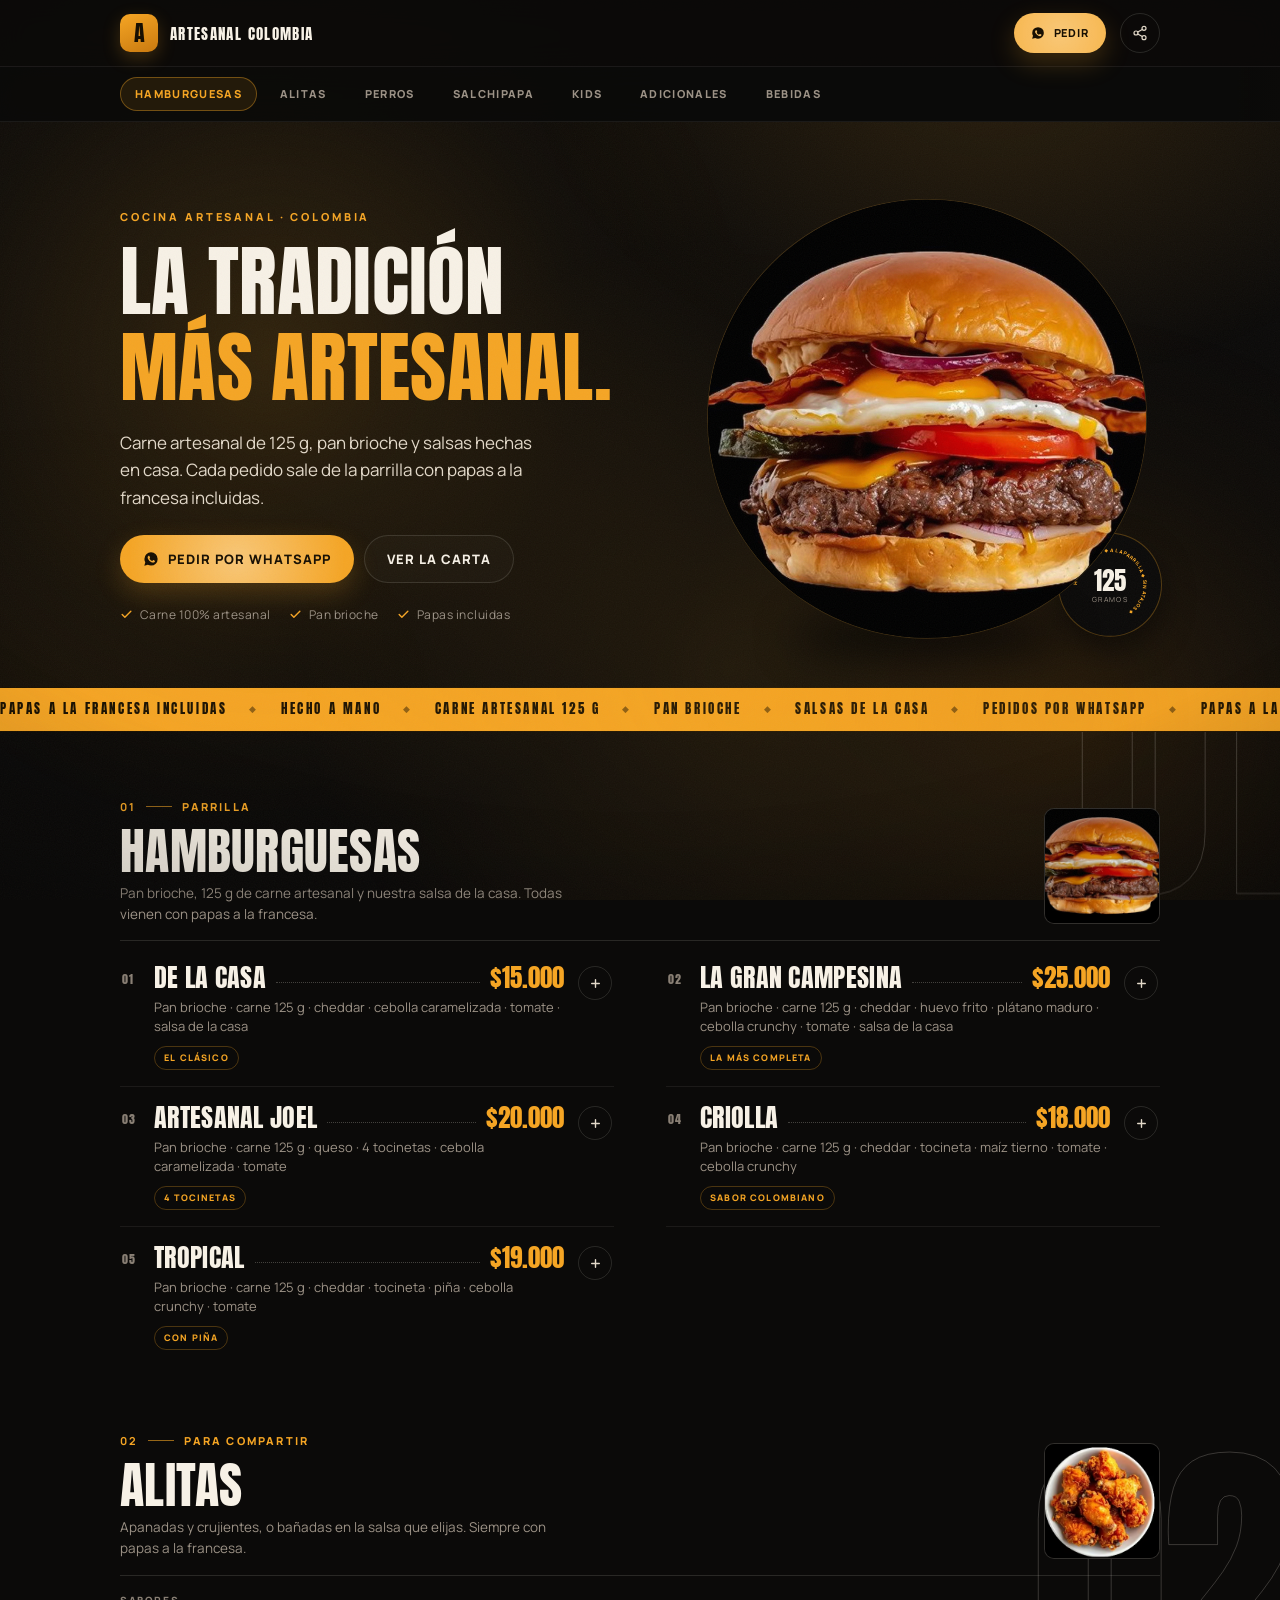
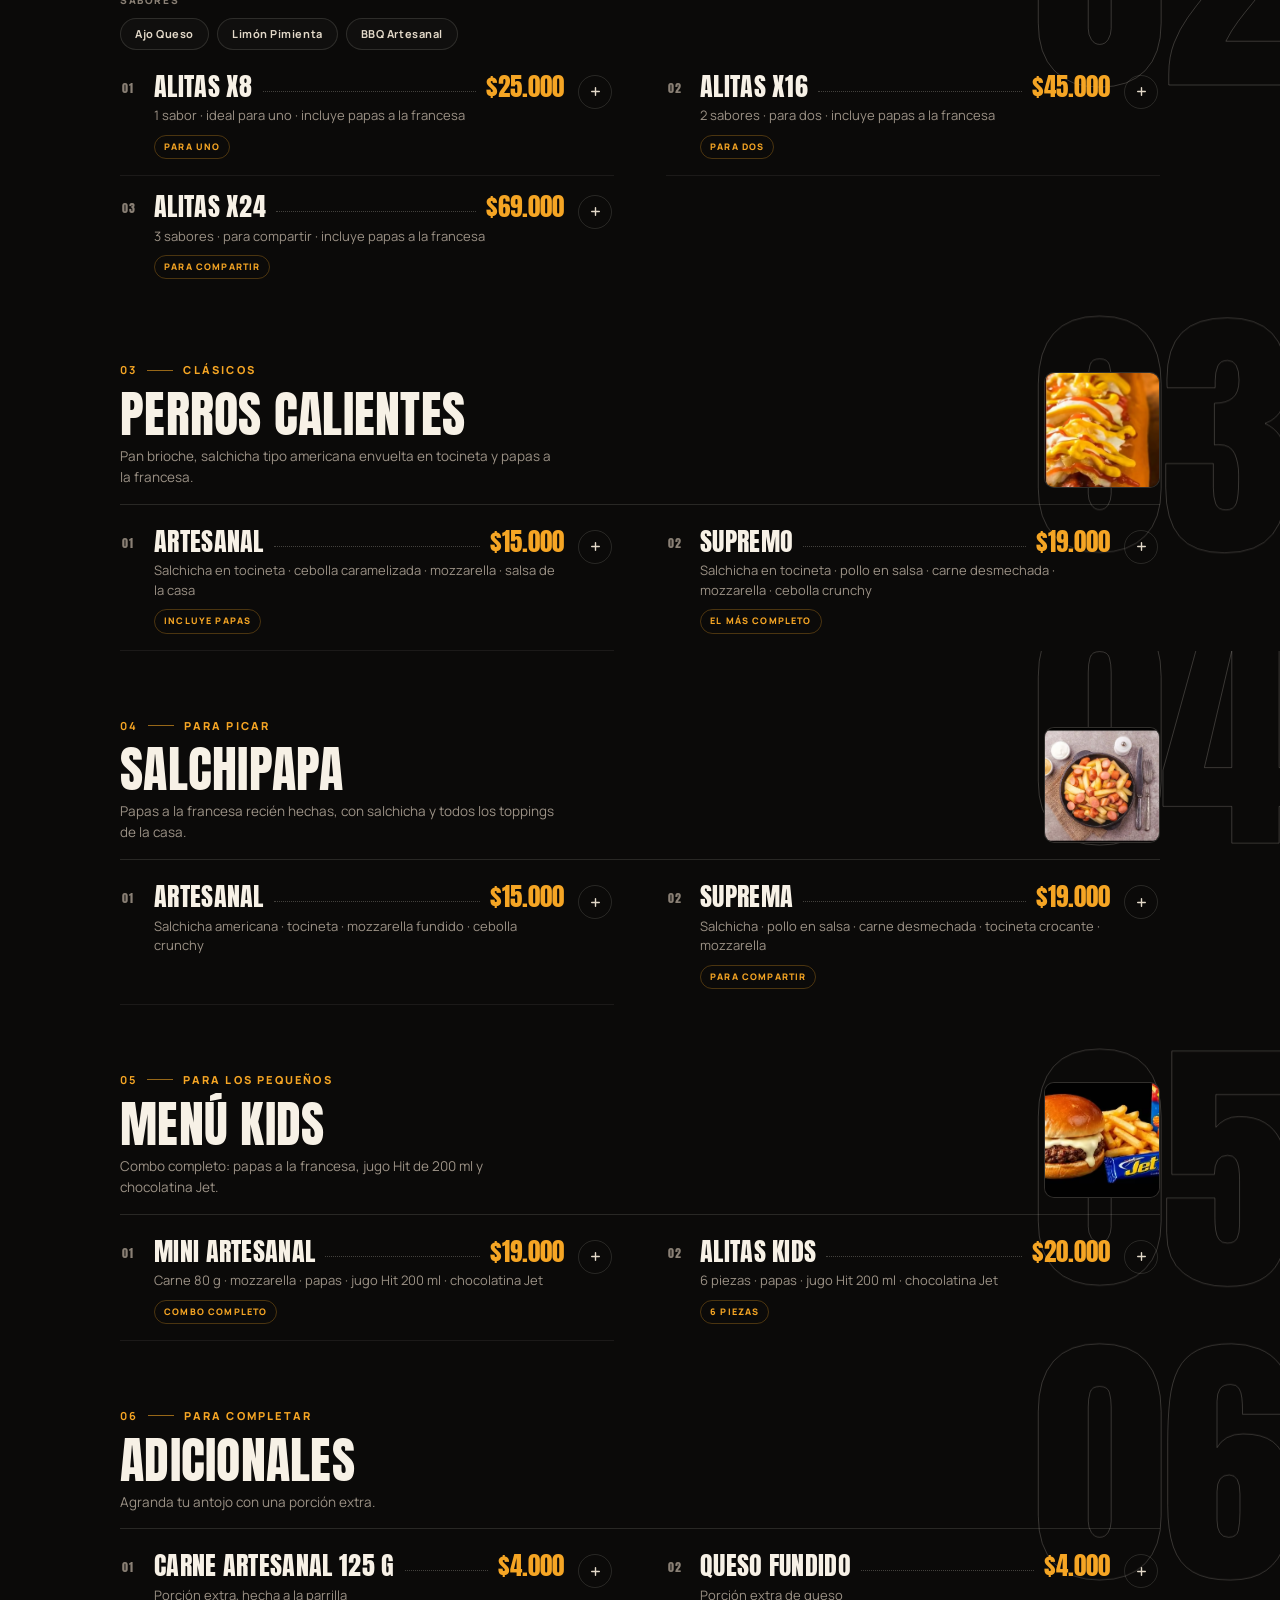
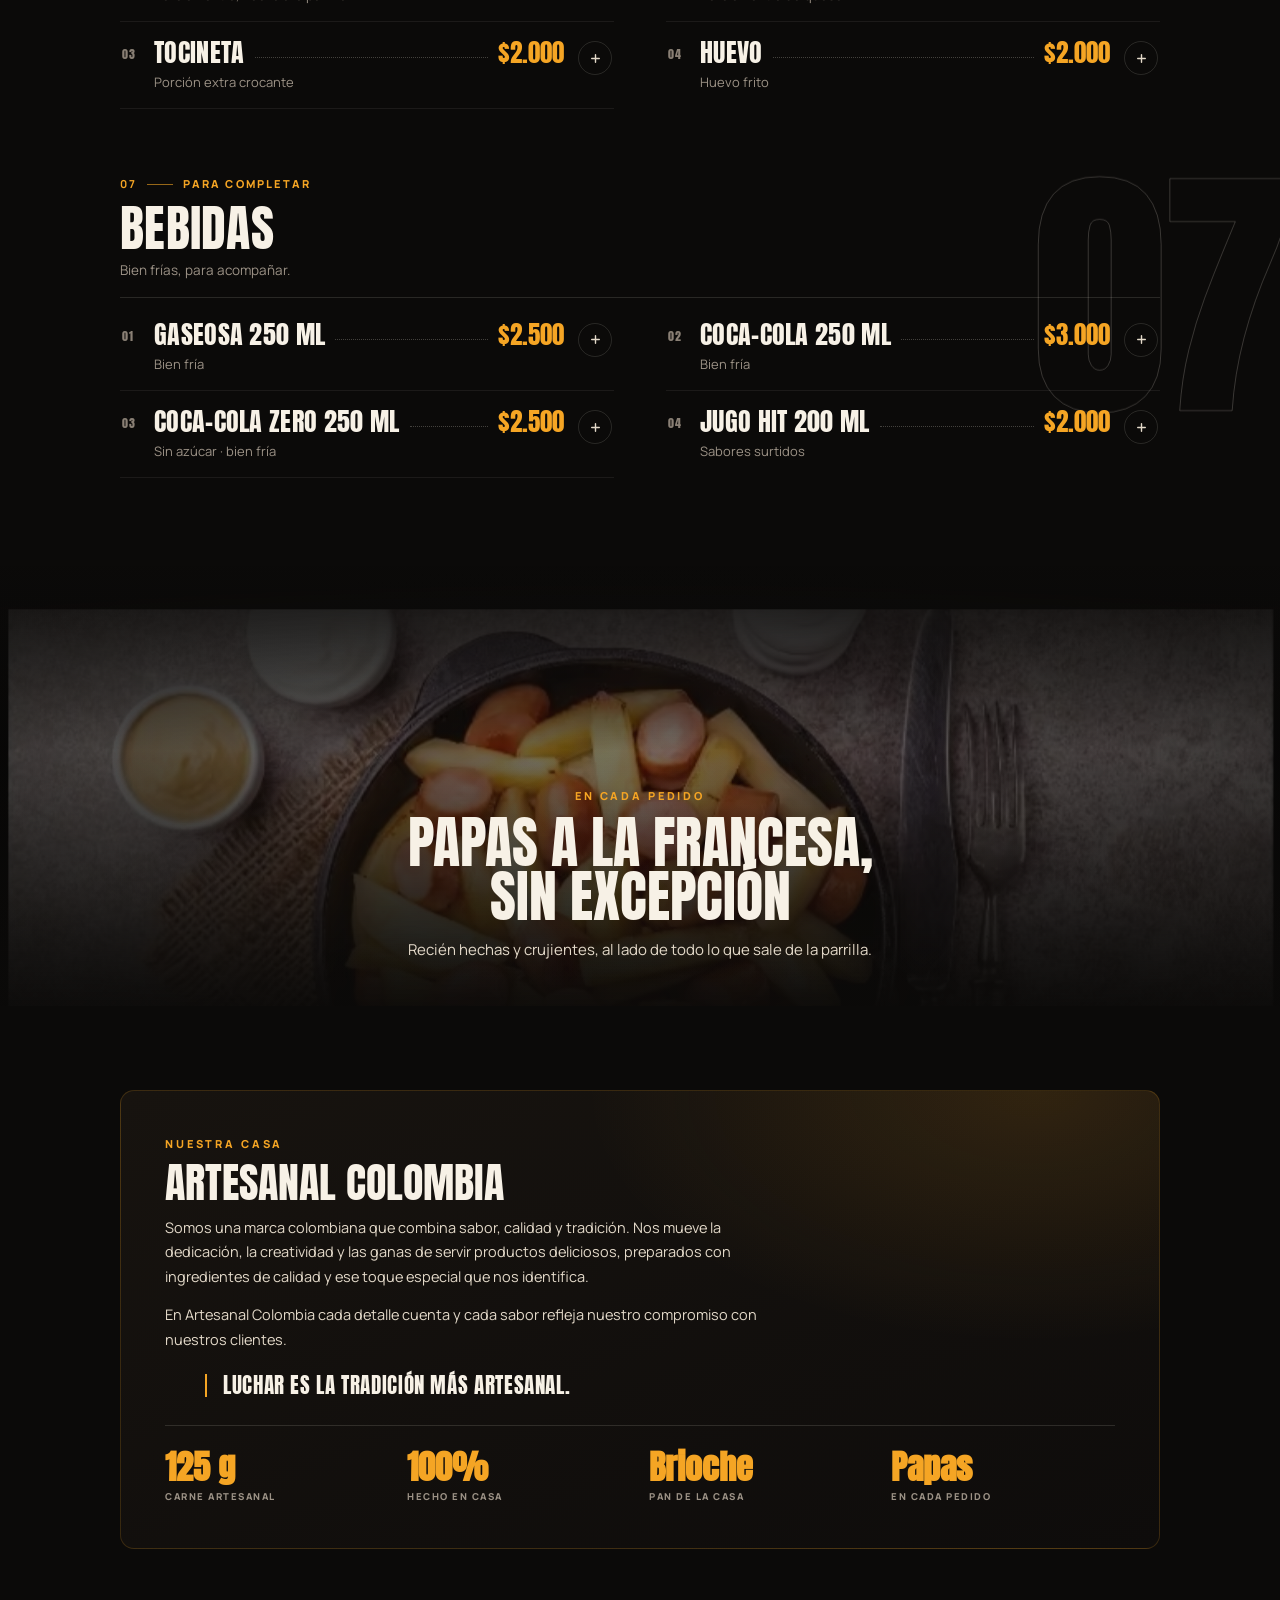
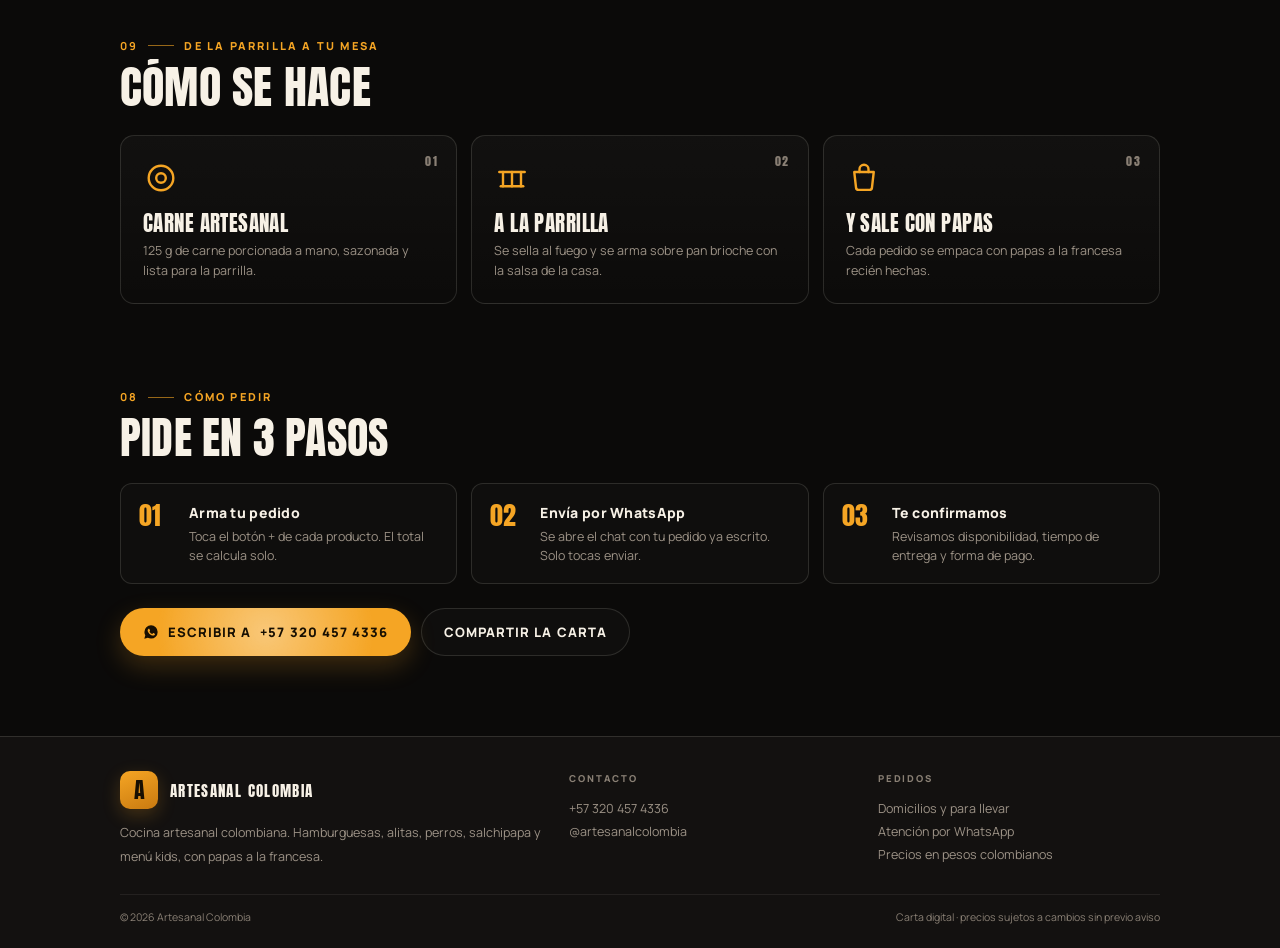
==== commit a4346b44: "v4: malla de luz, brasas, grano animado, ken burns, palabras del hero y autoplay reforzado" ====
--- a/index.html
+++ b/index.html
@@ -279,7 +279,7 @@
 }
 .ticker__track{
   display:flex;width:max-content;
-  animation:slide 34s linear infinite;
+  animation:slide 26s linear infinite;
 }
 .ticker__track span{
   font-family:var(--display);font-size:13px;letter-spacing:.2em;
@@ -717,6 +717,116 @@
 @keyframes pop{0%{transform:scale(1)}40%{transform:scale(1.2)}100%{transform:scale(1)}}
 .cartbar__info b.is-pop{animation:pop .36s var(--ease)}
 
+/* ============================================================
+   v4 · ambiente vivo
+   Constantes: baja estos valores si se siente exagerado.
+   ============================================================ */
+:root{
+  --amb-op:.26;      /* opacidad de la malla de luz */
+  --ghost-op:.2;     /* trazo de los números fantasma */
+}
+
+/* ---------- malla de luz ---------- */
+.amb{position:fixed;inset:0;z-index:0;overflow:hidden;pointer-events:none;opacity:var(--amb-op)}
+.amb__b{
+  position:absolute;border-radius:50%;will-change:transform;
+  background:radial-gradient(circle,rgba(245,165,36,.62),rgba(245,165,36,.14) 44%,transparent 70%);
+}
+.amb__b--1{width:78vw;height:78vw;left:-18vw;top:-16vh;animation:drift1 84s ease-in-out infinite alternate}
+.amb__b--2{width:64vw;height:64vw;right:-16vw;top:34vh;
+  background:radial-gradient(circle,rgba(201,122,16,.5),rgba(201,122,16,.1) 46%,transparent 72%);
+  animation:drift2 96s ease-in-out infinite alternate}
+.amb__b--3{width:70vw;height:70vw;left:22vw;bottom:-24vh;
+  background:radial-gradient(circle,rgba(245,165,36,.36),transparent 68%);
+  animation:drift3 108s ease-in-out infinite alternate}
+@keyframes drift1{from{transform:translate3d(0,0,0) scale(1)}to{transform:translate3d(12vw,8vh,0) scale(1.12)}}
+@keyframes drift2{from{transform:translate3d(0,0,0) scale(1.05)}to{transform:translate3d(-10vw,-9vh,0) scale(.95)}}
+@keyframes drift3{from{transform:translate3d(0,0,0) scale(.98)}to{transform:translate3d(-14vw,-6vh,0) scale(1.1)}}
+
+/* ---------- brasas ---------- */
+.embers{position:fixed;inset:0;z-index:1;overflow:hidden;pointer-events:none}
+.embers i{
+  position:absolute;bottom:-12px;border-radius:50%;background:var(--amber);
+  opacity:0;box-shadow:0 0 7px rgba(245,165,36,.85);
+  animation-name:rise;animation-timing-function:linear;animation-iteration-count:infinite;
+  will-change:transform,opacity;
+}
+@keyframes rise{
+  0%{transform:translate3d(0,0,0) scale(.5);opacity:0}
+  12%{opacity:var(--o,.3)}
+  72%{opacity:var(--o,.3)}
+  100%{transform:translate3d(var(--dx,24px),-108vh,0) scale(1);opacity:0}
+}
+
+/* ---------- grano animado ---------- */
+.grain{opacity:.07;animation:grainShift .72s steps(4) infinite}
+@keyframes grainShift{
+  0%{background-position:0 0}
+  25%{background-position:-38px 22px}
+  50%{background-position:28px -32px}
+  75%{background-position:-18px -14px}
+  100%{background-position:0 0}
+}
+
+/* ---------- pausa global ---------- */
+body.is-paused .amb__b,
+body.is-paused .embers i,
+body.is-paused .grain,
+body.is-paused .sec__thumb img,
+body.is-paused .band img,
+body.is-paused .hero__img img.is-ken{animation-play-state:paused}
+
+/* ---------- ken burns (fallback y miniaturas) ---------- */
+@keyframes kb{from{scale:1}to{scale:1.09}}
+.sec__thumb img{animation:kb 20s ease-in-out infinite alternate}
+.hero__img img.is-ken{animation:kb 15s ease-in-out infinite alternate}
+.band img{animation:kb 26s ease-in-out infinite alternate}
+
+/* ---------- palabras del hero ---------- */
+.word{
+  display:inline-block;opacity:0;transform:translateY(.42em) rotate(1.4deg);
+  animation:wordIn .95s var(--ease) forwards;
+  animation-delay:calc(var(--i,0) * 75ms + 120ms);
+}
+@keyframes wordIn{to{opacity:1;transform:none}}
+
+/* ---------- filas: línea que se dibuja ---------- */
+.row__btn{position:relative}
+.row__btn::after{
+  content:"";position:absolute;left:0;bottom:-1px;height:1px;width:0;
+  background:linear-gradient(90deg,var(--amber),rgba(245,165,36,0));
+  transition:width .45s var(--ease);
+}
+.row__btn:hover::after,.row__btn:focus-visible::after{width:100%}
+.row__name{transition:transform .3s var(--ease)}
+.row__btn:hover .row__name{transform:translateX(4px)}
+
+/* ---------- pulso del botón principal ---------- */
+.btn--primary{position:relative}
+.btn--primary::before{
+  content:"";position:absolute;inset:0;border-radius:inherit;pointer-events:none;
+  animation:ring 5s var(--ease) infinite;
+}
+@keyframes ring{
+  0%,66%{box-shadow:0 0 0 0 rgba(245,165,36,0)}
+  72%{box-shadow:0 0 0 0 rgba(245,165,36,.5)}
+  92%,100%{box-shadow:0 0 0 16px rgba(245,165,36,0)}
+}
+
+/* ---------- progreso con brillo ---------- */
+.topbar__progress i{box-shadow:0 0 12px rgba(245,165,36,.85)}
+
+/* ---------- números fantasma más presentes ---------- */
+.sec__ghost{-webkit-text-stroke:1px rgba(247,241,230,var(--ghost-op))}
+
+@media (prefers-reduced-motion:reduce){
+  .amb,.embers{display:none}
+  .grain{animation:none}
+  .sec__thumb img,.band img,.hero__img img.is-ken{animation:none}
+  .word{opacity:1;transform:none;animation:none}
+  .btn--primary::before{display:none}
+}
+
 /* ============================ responsive ============================ */
 @media (min-width:620px){
   .stats{grid-template-columns:repeat(4,1fr)}
@@ -820,6 +930,12 @@
 <body>
 <div class="grain" aria-hidden="true"></div>
 <div class="vignette" aria-hidden="true"></div>
+<div class="amb" aria-hidden="true">
+  <span class="amb__b amb__b--1"></span>
+  <span class="amb__b amb__b--2"></span>
+  <span class="amb__b amb__b--3"></span>
+</div>
+<div class="embers" id="embers" aria-hidden="true"></div>
 
 <header class="topbar">
   <div class="wrap topbar__in">
@@ -1751,7 +1867,7 @@
     g.className = "sec__ghost";
     g.setAttribute("aria-hidden", "true");
     g.textContent = idx.textContent;
-    g.dataset.parallax = "0.05";
+    g.dataset.parallax = "0.14";
     sec.insertBefore(g, sec.firstChild);
   });
 
@@ -1879,30 +1995,110 @@
     });
   }
 
-  /* ---------- video del hero (diferido: no compite con la primera pintura) ---------- */
+  /* ---------- brasas ---------- */
+  var embersEl = $("#embers");
+  if (embersEl && motionOK) {
+    for (var ei = 0; ei < 18; ei++) {
+      var em = document.createElement("i");
+      var sz = (2 + Math.random() * 2.4).toFixed(1);
+      em.style.left = (Math.random() * 100).toFixed(2) + "%";
+      em.style.width = sz + "px";
+      em.style.height = sz + "px";
+      em.style.setProperty("--dx", (Math.random() * 90 - 45).toFixed(0) + "px");
+      em.style.setProperty("--o", (0.12 + Math.random() * 0.3).toFixed(2));
+      em.style.animationDuration = (14 + Math.random() * 13).toFixed(1) + "s";
+      em.style.animationDelay = (-Math.random() * 26).toFixed(1) + "s";
+      embersEl.appendChild(em);
+    }
+  }
+
+  /* ---------- hero: entrada por palabras ---------- */
+  var heroH1 = document.querySelector(".hero h1");
+  if (heroH1 && motionOK) {
+    var wi = 0;
+    (function wrapWords(node) {
+      Array.prototype.slice.call(node.childNodes).forEach(function (child) {
+        if (child.nodeType === 3) {
+          var words = child.textContent.trim().split(/\s+/).filter(Boolean);
+          if (!words.length) return;
+          var frag = document.createDocumentFragment();
+          words.forEach(function (w) {
+            var s = document.createElement("span");
+            s.className = "word";
+            s.style.setProperty("--i", wi++);
+            s.textContent = w;
+            frag.appendChild(s);
+            frag.appendChild(document.createTextNode(" "));
+          });
+          node.replaceChild(frag, child);
+        } else if (child.nodeType === 1) {
+          wrapWords(child);
+        }
+      });
+    })(heroH1);
+  }
+
+  /* ---------- video del hero ---------- */
   var heroVideo = $("#heroVideo");
+  var heroImg = document.querySelector(".hero__img img");
+  var intentos = 0;
+
+  function fallbackKen() {
+    if (heroImg) heroImg.classList.add("is-ken");
+  }
+
+  function playHero() {
+    if (!heroVideo || !motionOK || saveData || document.hidden) return;
+    heroVideo.muted = true;
+    heroVideo.defaultMuted = true;
+    heroVideo.setAttribute("playsinline", "");
+    heroVideo.setAttribute("webkit-playsinline", "");
+    var pr = heroVideo.play();
+    if (pr && pr.then) {
+      pr.then(function () { heroVideo.classList.add("is-on"); })
+        .catch(function () {
+          intentos += 1;
+          if (intentos >= 2) fallbackKen();
+        });
+    }
+  }
+
   function startHeroVideo() {
-    if (!heroVideo || !motionOK || saveData) return;
-    heroVideo.addEventListener("playing", function () {
-      heroVideo.classList.add("is-on");
-    }, { once: true });
-    var pr = heroVideo.play();
-    if (pr && pr.catch) pr.catch(function () {});
+    if (!heroVideo) return;
+    if (!motionOK || saveData) { fallbackKen(); return; }
+    playHero();
 
     if ("IntersectionObserver" in window) {
       new IntersectionObserver(function (es) {
         es.forEach(function (e) {
-          if (e.isIntersecting) { var q = heroVideo.play(); if (q && q.catch) q.catch(function () {}); }
+          if (e.isIntersecting) playHero();
           else heroVideo.pause();
         });
       }, { threshold: 0.08 }).observe(heroVideo);
     }
-  }
+
+    /* reintento en el primer gesto (navegadores que bloquean autoplay) */
+    ["touchstart", "pointerdown", "click"].forEach(function (ev) {
+      document.addEventListener(ev, function once() {
+        document.removeEventListener(ev, once);
+        playHero();
+      }, { passive: true, once: true });
+    });
+  }
+
   if ("requestIdleCallback" in window) {
     requestIdleCallback(startHeroVideo, { timeout: 1800 });
   } else {
     setTimeout(startHeroVideo, 1200);
   }
+
+  /* ---------- pausa global al ocultar la pestaña ---------- */
+  document.addEventListener("visibilitychange", function () {
+    document.body.classList.toggle("is-paused", document.hidden);
+    if (!heroVideo) return;
+    if (document.hidden) heroVideo.pause();
+    else if (heroVideo.classList.contains("is-on")) playHero();
+  });
 
   $("#year").textContent = new Date().getFullYear();
   render();
